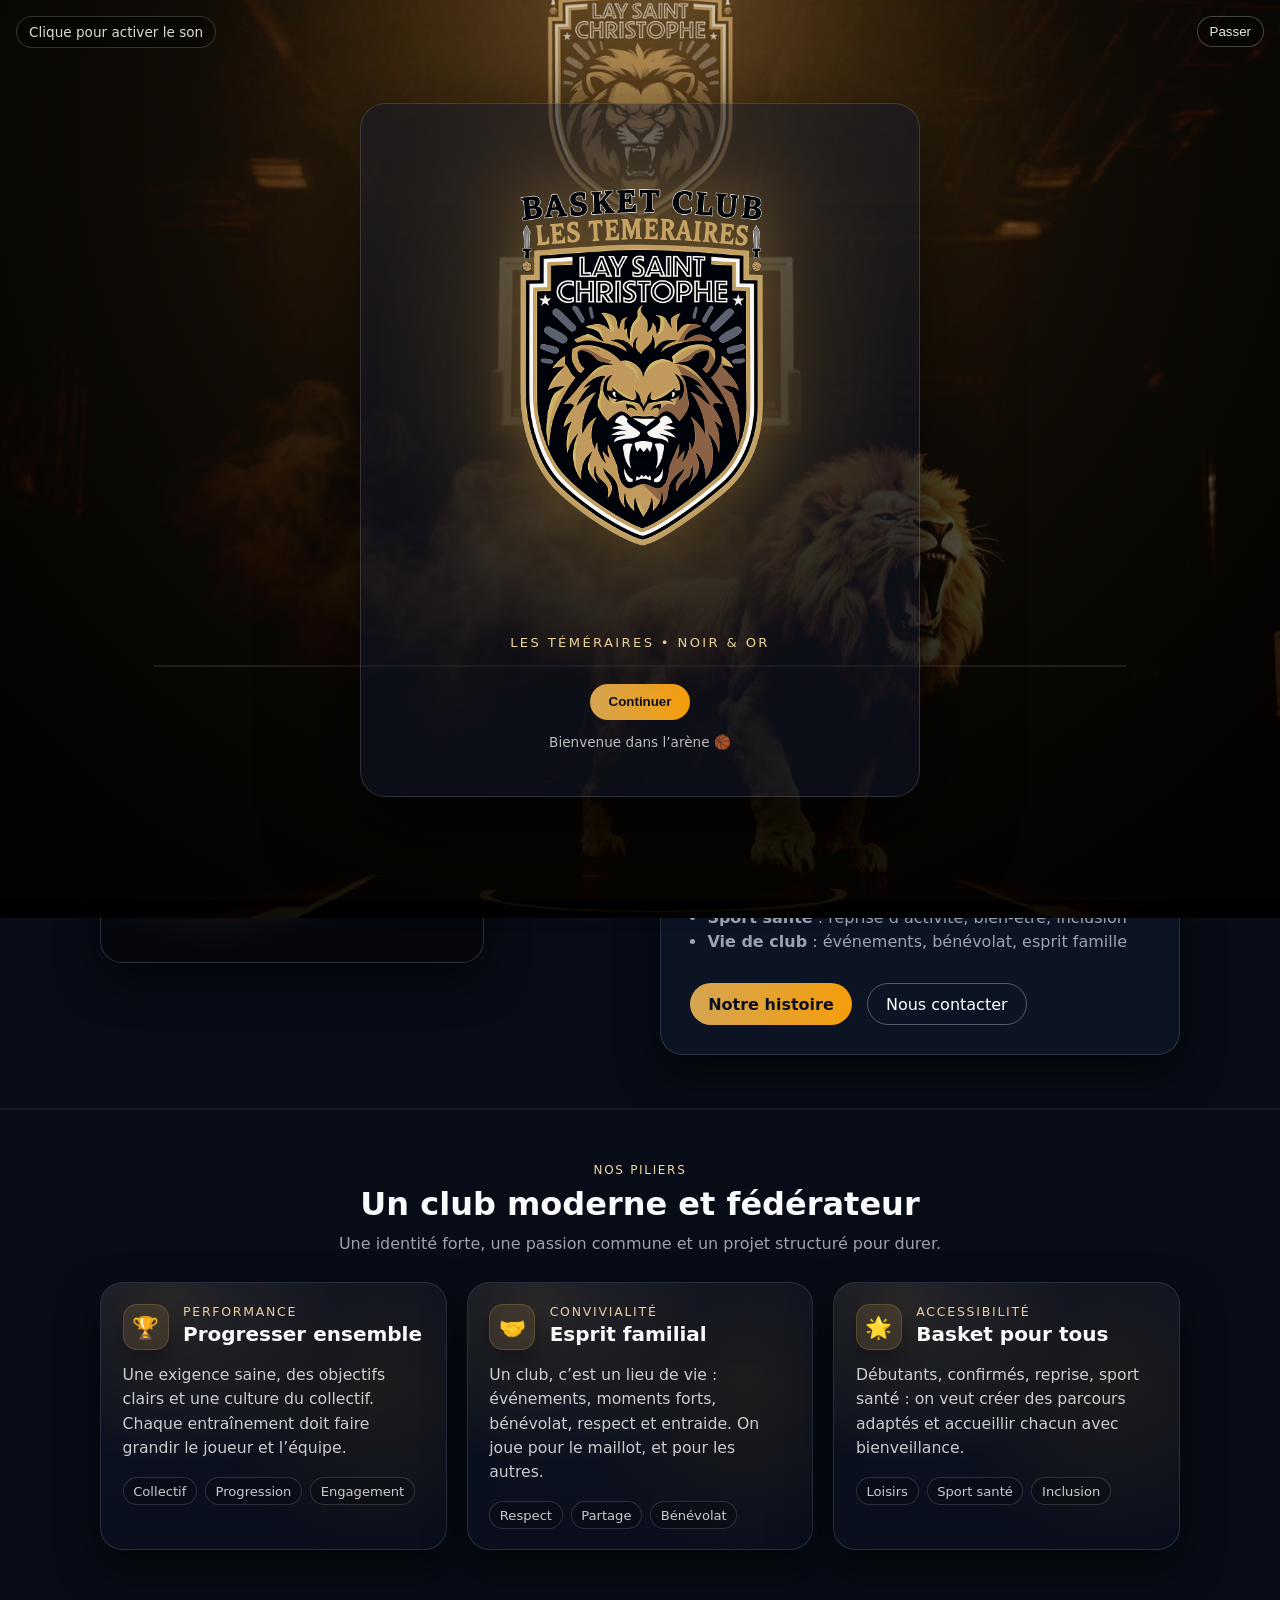
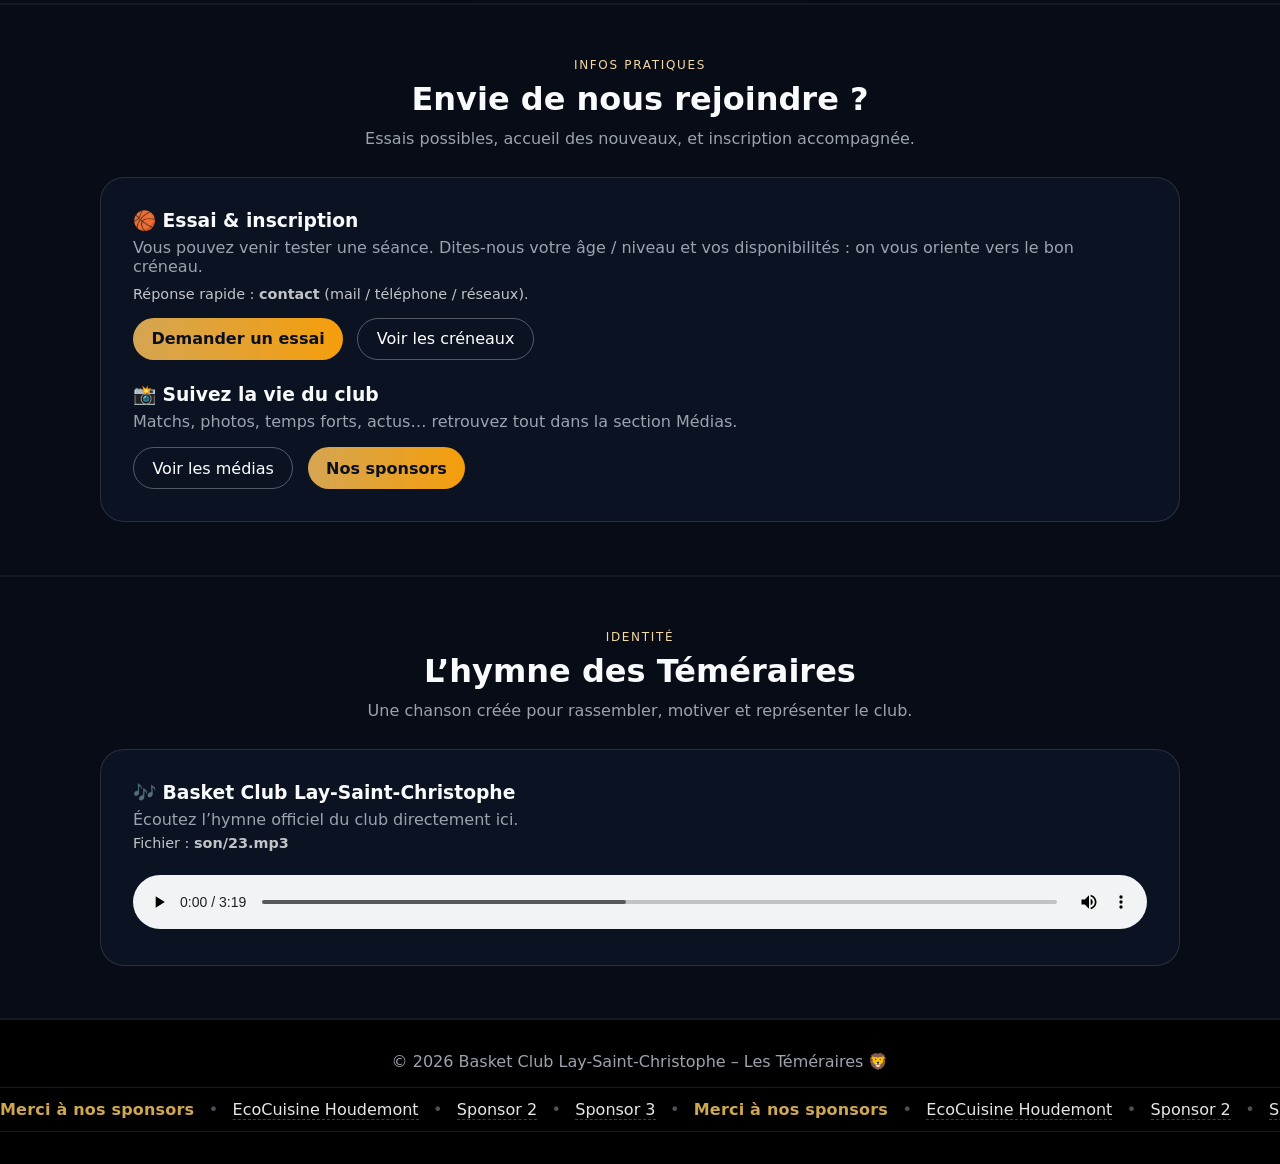
==== index.html @ c7cad7e3 "Update index.html" ====
<!DOCTYPE html>
<html lang="fr">
<head>
  <meta charset="UTF-8" />
  <meta name="viewport" content="width=device-width, initial-scale=1" />
  <title>Basket Club Lay-St-Christophe – Accueil</title>
  <meta name="description" content="Site officiel du Basket Club Lay-Saint-Christophe : équipe sénior, sections jeunes & loisirs, sport santé et vie du club." />

  <link rel="stylesheet" href="style.css" />
  <script src="script.js" defer></script>
</head>

<body>

<header class="site-header" id="header">
  <div class="container">
    <nav class="nav" id="nav">
      <div class="nav-left">
        <a href="index.html" class="nav-logo" aria-label="Retour à l'accueil">
          <img src="images/logo lsc.png" alt="Logo Basket Club Lay-Saint-Christophe" />
        </a>

        <div class="nav-brand">
          <span class="nav-brand-title">Basket Club Lay-St-Christophe</span>
          <span class="nav-brand-subtitle">Association Du Bassin De Pompey</span>
        </div>
      </div>

      <div class="nav-links">
        <a href="index.html" class="active">Accueil</a>
        <a href="club.html">Le club</a>
        <a href="equipes.html">Équipes</a>
        <a href="planning.html">Planning</a>
        <a href="medias.html">Médias</a>
        <a href="sponsors.html">Sponsors</a>
        <a href="contact.html">Contact</a>
      </div>

      <div class="nav-cta">
        <a href="contact.html" class="btn-outline">Nous rejoindre</a>
      </div>

      <button class="nav-toggle" aria-label="Ouvrir le menu mobile" type="button" id="navToggle">
        <span></span><span></span><span></span>
      </button>
    </nav>
  </div>
</header>

<div class="ticker" id="matchTicker" aria-live="polite">
  <div class="ticker-track">
    <span class="ticker-item">Chargement du prochain match…</span>
  </div>
</div>


<!-- INTRO POPUP (reste identique, gérée par script.js) -->
<div class="splash" id="splash" role="dialog" aria-modal="true" aria-label="Intro du site">
  <div class="splash-bg" aria-hidden="true"></div>
  <canvas id="introCanvas" aria-hidden="true"></canvas>
  <div class="flash" id="flash" aria-hidden="true"></div>

  <div class="sound-hint" id="soundHint">Clique pour activer le son</div>

  <div class="splash-ui" id="splashUI" aria-live="polite">
    <img src="images/logo3.png" alt="Logo du club" class="splash-logo" />
    <p class="splash-tagline">Les Téméraires • Noir & Or</p>

    <button class="btn-primary splash-btn" id="splashContinue" type="button">
      Continuer
    </button>

    <p class="splash-hint">Bienvenue dans l’arène 🏀</p>
  </div>

  <button class="splash-skip" id="splashSkip" type="button">Passer</button>

  <audio id="sfxBounce" preload="auto">
    <source src="son/bounce.mp3" type="audio/mpeg">
  </audio>
  <audio id="sfxBoom" preload="auto">
    <source src="son/boom.mp3" type="audio/mpeg">
  </audio>
</div>

<main>

  <!-- HERO -->
  <section class="hero">
    <div class="container">
      <h1>Le basket pour tous au cœur de Lay-Saint-Christophe</h1>
      <p>
        Une jeune association créer en 2024, ambitieuse et conviviale : une équipe sénior engagée en compétition, beaucoup de projet en préparation : section loisir mixte et bien d'autres,
		sport santé et inclusion. Ici, on progresse ensemble, sur et en dehors du terrain.
      </p>
      <div class="cta">
        <a href="contact.html" class="btn-primary">Demander un essai</a>
        <a href="club.html" class="btn-outline">Découvrir le club</a>
      </div>
    </div>
  </section>

  <!-- PRÉSENTATION (avec photo + texte) -->
  <section class="section panel">
    <div class="container">
      <div class="section-header">
        <p class="kicker">Présentation</p>
        <h2 class="title">Bienvenue chez les Téméraires</h2>
        <p class="subtitle">
          Un club passionné avec un esprit familial.
        </p>
      </div>

      <div class="present-grid">
        <div class="card present-media">
          <img src="images/logo3.png" alt="Photo de présentation du club">
        </div>

        <div class="card">
          <div class="present-content">
            <h3>Un projet associatif construit autour des valeurs</h3>
            <p>
              Respect, partage, esprit d'équipe, passion sont nos priorités. Notre objectif est de créer une ambiance
              positive, chaleureuse et exigeante, qui permet à chacun de progresser, du loisir à la compétition.
            </p>

            <ul class="present-list">
              <li><strong>Séniors</strong> : intensité, collectif, progression</li>
              <li><strong>Développement</strong> : accueil jeunes & nouveaux joueurs</li>
              <li><strong>Loisirs</strong> : basket plaisir, accessible et régulier</li>
              <li><strong>Sport santé</strong> : reprise d’activité, bien-être, inclusion</li>
              <li><strong>Vie de club</strong> : événements, bénévolat, esprit famille</li>
            </ul>

            <div class="present-actions">
              <a href="club.html" class="btn-primary">Notre histoire</a>
              <a href="contact.html" class="btn-outline">Nous contacter</a>
            </div>
          </div>
        </div>
      </div>
    </div>
  </section>

  <!-- VALEURS / PILIERS (3 cartes) -->
  <section class="section panel">
  <div class="container">
    <div class="section-header">
      <p class="kicker">Nos piliers</p>
      <h2 class="title">Un club moderne et fédérateur</h2>
      <p class="subtitle">
        Une identité forte, une passion commune et un projet structuré pour durer.
      </p>
    </div>

    <div class="feature-grid">
      <article class="feature-card">
        <div class="feature-top">
          <div class="feature-icon" aria-hidden="true">🏆</div>
          <div>
            <p class="feature-kicker">Performance</p>
            <h3 class="feature-title">Progresser ensemble</h3>
          </div>
        </div>
        <p class="feature-text">
          Une exigence saine, des objectifs clairs et une culture du collectif.
          Chaque entraînement doit faire grandir le joueur et l’équipe.
        </p>
        <div class="feature-meta">
          <span class="feature-chip">Collectif</span>
          <span class="feature-chip">Progression</span>
          <span class="feature-chip">Engagement</span>
        </div>
      </article>

      <article class="feature-card">
        <div class="feature-top">
          <div class="feature-icon" aria-hidden="true">🤝</div>
          <div>
            <p class="feature-kicker">Convivialité</p>
            <h3 class="feature-title">Esprit familial</h3>
          </div>
        </div>
        <p class="feature-text">
          Un club, c’est un lieu de vie : événements, moments forts, bénévolat,
          respect et entraide. On joue pour le maillot, et pour les autres.
        </p>
        <div class="feature-meta">
          <span class="feature-chip">Respect</span>
          <span class="feature-chip">Partage</span>
          <span class="feature-chip">Bénévolat</span>
        </div>
      </article>

      <article class="feature-card">
        <div class="feature-top">
          <div class="feature-icon" aria-hidden="true">🌟</div>
          <div>
            <p class="feature-kicker">Accessibilité</p>
            <h3 class="feature-title">Basket pour tous</h3>
          </div>
        </div>
        <p class="feature-text">
          Débutants, confirmés, reprise, sport santé : on veut créer des parcours
          adaptés et accueillir chacun avec bienveillance.
        </p>
        <div class="feature-meta">
          <span class="feature-chip">Loisirs</span>
          <span class="feature-chip">Sport santé</span>
          <span class="feature-chip">Inclusion</span>
        </div>
      </article>
    </div>

  </div>
</section>


  <!-- INFOS PRATIQUES (bloc) -->
  <section class="section panel">
    <div class="container">
      <div class="section-header">
        <p class="kicker">Infos pratiques</p>
        <h2 class="title">Envie de nous rejoindre ?</h2>
        <p class="subtitle">
          Essais possibles, accueil des nouveaux, et inscription accompagnée.
        </p>
      </div>

      <div class="anthem" style="align-items:center;">
        <div>
          <h3 style="margin:0 0 .4rem;">🏀 Essai & inscription</h3>
          <p style="margin:0;color:var(--muted)">
            Vous pouvez venir tester une séance. Dites-nous votre âge / niveau et vos disponibilités :
            on vous oriente vers le bon créneau.
          </p>
          <p class="anthem-helper" style="margin-top:.6rem">
            Réponse rapide : <strong>contact</strong> (mail / téléphone / réseaux).
          </p>
          <div style="margin-top:1rem;display:flex;gap:.9rem;flex-wrap:wrap;">
            <a href="contact.html" class="btn-primary">Demander un essai</a>
            <a href="planning.html" class="btn-outline">Voir les créneaux</a>
          </div>
        </div>

        <div>
          <h3 style="margin:0 0 .4rem;">📸 Suivez la vie du club</h3>
          <p style="margin:0;color:var(--muted)">
            Matchs, photos, temps forts, actus… retrouvez tout dans la section Médias.
          </p>
          <div style="margin-top:1rem;display:flex;gap:.9rem;flex-wrap:wrap;">
            <a href="medias.html" class="btn-outline">Voir les médias</a>
            <a href="sponsors.html" class="btn-primary">Nos sponsors</a>
          </div>
        </div>
      </div>
    </div>
  </section>

  <!-- HYMME -->
  <section class="section panel">
    <div class="container">
      <div class="section-header">
        <p class="kicker">Identité</p>
        <h2 class="title">L’hymne des Téméraires</h2>
        <p class="subtitle">Une chanson créée pour rassembler, motiver et représenter le club.</p>
      </div>

      <div class="anthem">
        <div>
          <h3 class="anthem-title">🎶 Basket Club Lay-Saint-Christophe</h3>
          <p class="anthem-text">Écoutez l’hymne officiel du club directement ici.</p>
          <p class="anthem-helper">Fichier : <strong>son/23.mp3</strong></p>
        </div>
        <div>
          <audio controls preload="metadata" class="anthem-audio">
            <source src="audio/23.mp3" type="audio/mpeg">
            Votre navigateur ne supporte pas l’audio.
          </audio>
        </div>
      </div>
    </div>
  </section>

</main>

<footer class="site-footer">
  <div class="container">
    © <span id="year"></span> Basket Club Lay-Saint-Christophe – Les Téméraires 🦁
  </div>
  <div class="footer-ticker" aria-label="Sponsors">
  <div class="footer-ticker-track">
    <span class="footer-thanks">Merci à nos sponsors</span>
    <span class="footer-sep">•</span>

    <!-- Remplace/ajoute tes sponsors -->
    <a class="footer-sponsor" href="#" target="_blank" rel="noopener">EcoCuisine Houdemont</a>
    <span class="footer-sep">•</span>
    <a class="footer-sponsor" href="#" target="_blank" rel="noopener">Sponsor 2</a>
    <span class="footer-sep">•</span>
    <a class="footer-sponsor" href="#" target="_blank" rel="noopener">Sponsor 3</a>
    <span class="footer-sep">•</span>

    <!-- Duplique le contenu (simple) pour un défilement fluide si tu veux -->
    <span class="footer-thanks">Merci à nos sponsors</span>
    <span class="footer-sep">•</span>
    <a class="footer-sponsor" href="#" target="_blank" rel="noopener">EcoCuisine Houdemont</a>
    <span class="footer-sep">•</span>
    <a class="footer-sponsor" href="#" target="_blank" rel="noopener">Sponsor 2</a>
    <span class="footer-sep">•</span>
    <a class="footer-sponsor" href="#" target="_blank" rel="noopener">Sponsor 3</a>
  </div>
</div>

</footer>

</body>
</html>
---- style.css ----
:root{
  --gold:#d5a552;
  --goldSoft:#f3d9a4;
  --accent:#f59e0b;
  --text:#f9fafb;
  --muted:#9ca3af;
  --panel: rgba(15,23,42,0.62);
  --border: rgba(255,255,255,0.12);
  --shadow: 0 28px 90px rgba(0,0,0,0.78);
}

*{box-sizing:border-box}
html, body{height:100%}
body{margin:0;font-family:system-ui;background:#000;color:var(--text)}
.container{max-width:1120px;margin:0 auto;padding:0 1.25rem}

/* ===== Fond global (toutes pages) ===== */
body::before{
  content:"";
  position:fixed; inset:0;
  background:url("images/fondecran.jpeg") center/cover no-repeat;
  z-index:-2;
  transform:scale(1.03);
  filter:saturate(1.05) contrast(1.05);
}
body::after{
  content:"";
  position:fixed; inset:0;
  z-index:-1;
  background:
    radial-gradient(circle at 50% 10%, rgba(213,165,82,0.14), transparent 55%),
    linear-gradient(to bottom, rgba(0,0,0,0.70), rgba(0,0,0,0.92));
}
main, header, footer{position:relative; z-index:1}

/* ===== Header / Nav ===== */
.site-header{
  position:sticky; top:0; z-index:50;
  background:rgba(15,23,42,0.92);
  border-bottom:1px solid rgba(255,255,255,0.08);
  backdrop-filter: blur(10px);
}
.site-header.is-scrolled{border-bottom-color:rgba(213,165,82,0.25)}
.nav{display:flex;justify-content:space-between;align-items:center;height:4.5rem;gap:1rem}
.nav-left{display:flex;align-items:center;gap:.9rem}
.nav-logo img{max-height:82px;display:block}
.nav-brand{display:flex;flex-direction:column}
.nav-brand-title{font-weight:850;font-size:1rem;text-transform:none}
.nav-brand-subtitle{font-size:.86rem;color:var(--muted)}
.nav-links{display:flex;gap:1.2rem;align-items:center}
.nav-links a{color:var(--muted);text-decoration:none;font-size:.95rem}
.nav-links a:hover,.nav-links a.active{color:var(--gold)}
.nav-cta{display:flex;gap:.75rem;align-items:center}
.btn-primary{
  background:linear-gradient(90deg,var(--gold),var(--accent));
  padding:.65rem 1.15rem;border-radius:999px;color:#0b1020;
  font-weight:850;border:none;cursor:pointer;text-decoration:none;
  transition:transform .15s ease, filter .15s ease;
  display:inline-flex;align-items:center;justify-content:center;
}
.btn-primary:hover{transform:translateY(-2px);filter:brightness(1.02)}
.btn-outline{
  border:1px solid rgba(255,255,255,0.30);
  padding:.65rem 1.15rem;border-radius:999px;
  background:transparent;color:#fff;cursor:pointer;text-decoration:none;
  display:inline-flex;align-items:center;justify-content:center;
}
.btn-outline:hover{border-color:rgba(213,165,82,0.7)}
.nav-toggle{display:none;background:transparent;border:none;cursor:pointer}
.nav-toggle span{display:block;width:22px;height:2px;margin:4px 0;background:#fff;border-radius:999px}

/* ===== Intro splash ===== */
.splash{
  position:fixed; inset:0; z-index:9999;
  display:grid; place-items:center;
  background:rgba(0,0,0,0.85);
  opacity:1;
}
.splash.hidden{display:none}
.splash.splash-hide{animation:splashOut .6s ease forwards}
@keyframes splashOut{to{opacity:0;visibility:hidden}}

.splash-bg{
  position:absolute; inset:0; z-index:0;
  background:
    radial-gradient(circle at 50% 15%, rgba(213,165,82,0.18), transparent 55%),
    linear-gradient(to bottom, rgba(0,0,0,0.18), rgba(0,0,0,0.86)),
    url("images/fondecran.jpeg") center/cover no-repeat;
  filter:saturate(1.06) contrast(1.10);
  transform:scale(1.04);
}
#introCanvas{
  position:absolute; inset:0;
  width:100%; height:100%;
  pointer-events:none;
  z-index:1;
}
.flash{
  position:absolute; inset:0; z-index:2;
  pointer-events:none;
  opacity:0;
  background:radial-gradient(circle at 50% 55%, rgba(255,255,255,0.90), rgba(255,255,255,0) 62%);
}
.flash.on{animation:flashPop .60s ease forwards}
@keyframes flashPop{0%{opacity:0}20%{opacity:1}100%{opacity:0}}

.sound-hint{
  position:absolute; left:16px; top:16px; z-index:4;
  padding:.45rem .75rem;border-radius:999px;
  border:1px solid rgba(255,255,255,0.18);
  background:rgba(0,0,0,0.35);
  color:rgba(255,255,255,0.85);
  font-size:.85rem;
}
.splash-ui{
  position:relative; z-index:3;
  text-align:center;
  padding:2rem;
  width:min(560px,92vw);
  border-radius:1.6rem;
  background:rgba(15,23,42,0.50);
  border:1px solid rgba(255,255,255,0.14);
  box-shadow:var(--shadow);
  opacity:0; transform:translateY(10px);
  pointer-events:none;
}
.splash-ui.is-visible{
  opacity:1; transform:translateY(0);
  transition:opacity .45s ease, transform .45s ease;
  pointer-events:auto;
}
.splash-logo{
  width:min(320px,75vw); height:auto;
  filter: drop-shadow(0 18px 70px rgba(0,0,0,0.75)) drop-shadow(0 0 28px rgba(213,165,82,0.7));
  transform-origin:center;
}
.splash-ui.is-visible .splash-logo{animation:logoPulse 2.2s ease-in-out infinite}
@keyframes logoPulse{0%,100%{transform:scale(1)}50%{transform:scale(1.02)}}
.splash-tagline{
  margin-top:.9rem;
  font-size:.82rem;
  letter-spacing:.18em;
  text-transform:uppercase;
  color:var(--goldSoft);
}
.splash-btn{margin-top:1.3rem}
.splash-hint{margin-top:.9rem;font-size:.85rem;color:rgba(255,255,255,0.72)}
.splash-skip{
  position:absolute; top:16px; right:16px; z-index:4;
  border:1px solid rgba(255,255,255,0.25);
  background:rgba(0,0,0,0.35);
  color:rgba(255,255,255,0.9);
  padding:.45rem .75rem;border-radius:999px;
  cursor:pointer;
}

/* ===== Page ===== */
.hero{padding:4.6rem 0 2.2rem;text-align:center}
.hero h1{margin:0;font-weight:700;font-size:clamp(1.7rem,2.3vw,2.2rem)}
.hero p{max-width:760px;margin:1rem auto;color:var(--muted)}
.hero .cta{margin-top:1.3rem;display:flex;justify-content:center;gap:1rem;flex-wrap:wrap}

.section{padding:3.3rem 0}
.panel{
  background:rgba(15,23,42,0.54);
  border-top:1px solid rgba(255,255,255,0.06);
  border-bottom:1px solid rgba(255,255,255,0.06);
  backdrop-filter: blur(6px);
}
.section-header{text-align:center;margin-bottom:1.8rem}
.kicker{font-size:.75rem;letter-spacing:.14em;text-transform:uppercase;color:var(--goldSoft);margin:0 0 .5rem}
.title{margin:0;font-size:2rem}
.subtitle{max-width:820px;margin:.7rem auto 0;color:var(--muted)}

.present-grid{
  display:grid;
  grid-template-columns: 1.1fr .9fr;
  gap:1.5rem;
  align-items:stretch;
}
.card{
  border-radius:1.4rem;
  border:1px solid var(--border);
  background:rgba(15,23,42,0.70);
  box-shadow:0 18px 40px rgba(0,0,0,.55);
  overflow:hidden;
}
.present-media{
  position:relative;
  min-height:320px;
  overflow:hidden;
}
.present-media img{
  width:100%;
  height:100%;
  object-fit:cover;
  display:block;
  transform:scale(1.03);
  filter:contrast(1.05) saturate(1.05);
}
.present-media::after{
  content:"";
  position:absolute; inset:0;
  background:
    radial-gradient(circle at 30% 20%, rgba(213,165,82,0.18), transparent 55%),
    linear-gradient(to bottom, rgba(0,0,0,0.10), rgba(0,0,0,0.58));
  pointer-events:none;
}

/* ===== Responsive layout (tablet + mobile) ===== */
@media (max-width: 960px){
  .section{ padding: 2.6rem 0; }
  .title{ font-size: 1.75rem; }
  .subtitle{ padding: 0 0.25rem; }

  /* Présentation (photo + texte) */
  .present-grid{ grid-template-columns: 1fr; }
  .present-media{ min-height: 240px; }
  .present-content{ padding: 1.35rem; }
  .present-content h3{ font-size: 1.35rem; }

  /* Hero CTA */
  .hero .cta{ gap: .75rem; }
}

@media (max-width: 600px){
  .section{ padding: 2.2rem 0; }

  /* Photos trop grandes sur téléphone */
  .present-media{ min-height: 190px; }
  .present-media img{ transform: none; }

  /* Boutons pleine largeur si besoin */
  .present-actions a,
  .hero .cta a{
    width: 100%;
    text-align: center;
    justify-content: center;
  }
}

.present-content{padding:1.8rem;display:flex;flex-direction:column;justify-content:center;gap:.75rem}
.present-content h3{margin:0;font-size:1.55rem;line-height:1.2}
.present-content p{margin:0;color:rgba(255,255,255,0.82)}
.present-list{margin:.65rem 0 0;padding-left:1.1rem;color:var(--muted)}
.present-list li{margin:.3rem 0}
.present-actions{margin-top:1rem;display:flex;gap:.9rem;flex-wrap:wrap}

.anthem{
  display:grid;grid-template-columns:1.1fr .9fr;gap:1.5rem;
  padding:2rem;border-radius:1.5rem;
  border:1px solid var(--border);
  background:rgba(15,23,42,0.66);
}
.anthem-title{margin:0 0 .4rem}
.anthem-text{margin:0;color:var(--muted)}
.anthem-helper{margin:.35rem 0 0;color:rgba(255,255,255,0.75);font-size:.9rem}
.anthem-audio{width:100%}

/* Footer */
.site-footer{
  padding:2rem 0;
  text-align:center;
  color:var(--muted);
  border-top:1px solid rgba(255,255,255,0.10);
  background:rgba(0,0,0,0.25);
}

.present-grid{grid-template-columns:1fr}
  .anthem{grid-template-columns:1fr}
}
/* ===== Feature cards (section "club moderne") ===== */

.feature-grid{
  display:grid;
  gap:1.25rem;
  grid-template-columns: 1fr;
}

@media (min-width: 700px){
  .feature-grid{ grid-template-columns: repeat(2, minmax(0,1fr)); }
}

@media (min-width: 1020px){
  .feature-grid{ grid-template-columns: repeat(3, minmax(0,1fr)); }
}

.feature-card{
  border-radius: 1.4rem;
  border: 1px solid rgba(255,255,255,0.12);
  background: rgba(15,23,42,0.72);
  box-shadow: 0 18px 40px rgba(0,0,0,.55);
  padding: 1.35rem 1.35rem 1.25rem;
  position: relative;
  overflow: hidden;
  transform: translateY(0);
  transition: transform .18s ease, border-color .18s ease, filter .18s ease;
}

.feature-card::before{
  content:"";
  position:absolute;
  inset:-2px;
  background:
    radial-gradient(circle at 20% 10%, rgba(213,165,82,0.18), transparent 45%),
    radial-gradient(circle at 80% 40%, rgba(245,158,11,0.10), transparent 55%);
  opacity: .9;
  pointer-events:none;
}

.feature-card::after{
  content:"";
  position:absolute;
  inset:0;
  background: linear-gradient(to bottom, rgba(0,0,0,0.05), rgba(0,0,0,0.22));
  pointer-events:none;
}

.feature-card:hover{
  transform: translateY(-4px);
  border-color: rgba(213,165,82,0.35);
  filter: brightness(1.03);
}

.feature-top{
  position: relative;
  z-index: 1;
  display:flex;
  gap: .9rem;
  align-items:flex-start;
  margin-bottom: .8rem;
}

.feature-icon{
  width: 46px;
  height: 46px;
  border-radius: 14px;
  display:grid;
  place-items:center;
  font-size: 1.35rem;
  background: rgba(213,165,82,0.14);
  border: 1px solid rgba(213,165,82,0.22);
  box-shadow: 0 12px 24px rgba(0,0,0,0.35);
  flex: 0 0 auto;
}

.feature-kicker{
  margin:0 0 .2rem;
  font-size: .78rem;
  letter-spacing: .14em;
  text-transform: uppercase;
  color: rgba(243,217,164,0.95);
}

.feature-title{
  margin:0;
  font-size: 1.25rem;
  line-height: 1.2;
}

.feature-text{
  position: relative;
  z-index: 1;
  margin: 0;
  color: rgba(255,255,255,0.78);
  line-height: 1.55;
  font-size: 0.98rem;
}

.feature-meta{
  position: relative;
  z-index: 1;
  display:flex;
  flex-wrap: wrap;
  gap: .5rem;
  margin-top: 1.05rem;
}

.feature-chip{
  font-size: .82rem;
  color: rgba(255,255,255,0.78);
  padding: .35rem .6rem;
  border-radius: 999px;
  border: 1px solid rgba(255,255,255,0.14);
  background: rgba(0,0,0,0.18);
}
/* ===== Grille "Nos piliers" (si pas déjà présent) ===== */
.feature-grid{
  display:grid;
  gap:1.25rem;
  grid-template-columns: 1fr;
}
@media (min-width:700px){
  .feature-grid{ grid-template-columns: repeat(2, minmax(0,1fr)); }
}
@media (min-width:1020px){
  .feature-grid{ grid-template-columns: repeat(3, minmax(0,1fr)); }
}
.feature-card{
  border-radius: 1.4rem;
  border: 1px solid rgba(255,255,255,0.12);
  background: rgba(15,23,42,0.72);
  box-shadow: 0 18px 40px rgba(0,0,0,.55);
  padding: 1.35rem 1.35rem 1.25rem;
  position: relative;
  overflow: hidden;
  transform: translateY(0);
  transition: transform .18s ease, border-color .18s ease, filter .18s ease;
}
.feature-card::before{
  content:"";
  position:absolute;
  inset:-2px;
  background:
    radial-gradient(circle at 20% 10%, rgba(213,165,82,0.18), transparent 45%),
    radial-gradient(circle at 80% 40%, rgba(245,158,11,0.10), transparent 55%);
  opacity: .9;
  pointer-events:none;
}
.feature-card::after{
  content:"";
  position:absolute;
  inset:0;
  background: linear-gradient(to bottom, rgba(0,0,0,0.05), rgba(0,0,0,0.22));
  pointer-events:none;
}
.feature-card:hover{
  transform: translateY(-4px);
  border-color: rgba(213,165,82,0.35);
  filter: brightness(1.03);
}
.feature-top{ position:relative; z-index:1; display:flex; gap:.9rem; align-items:flex-start; margin-bottom:.8rem; }
.feature-icon{
  width:46px; height:46px; border-radius:14px; display:grid; place-items:center;
  font-size:1.35rem;
  background: rgba(213,165,82,0.14);
  border: 1px solid rgba(213,165,82,0.22);
  box-shadow: 0 12px 24px rgba(0,0,0,0.35);
  flex:0 0 auto;
}
.feature-kicker{
  margin:0 0 .2rem;
  font-size:.78rem;
  letter-spacing:.14em;
  text-transform:uppercase;
  color: rgba(243,217,164,0.95);
}
.feature-title{ margin:0; font-size:1.25rem; line-height:1.2; }
.feature-text{ position:relative; z-index:1; margin:0; color: rgba(255,255,255,0.78); line-height:1.55; font-size:.98rem; }
.feature-meta{ position:relative; z-index:1; display:flex; flex-wrap:wrap; gap:.5rem; margin-top:1.05rem; }
.feature-chip{
  font-size:.82rem;
  color: rgba(255,255,255,0.78);
  padding:.35rem .6rem;
  border-radius:999px;
  border:1px solid rgba(255,255,255,0.14);
  background: rgba(0,0,0,0.18);
}

/* ===== Timeline ===== */
.club-timeline{
  margin-top:1.75rem;
  display:grid;
  gap:1rem;
}
.timeline-item{
  display:grid;
  grid-template-columns: 16px 1fr;
  gap:1rem;
  align-items:flex-start;
}
.timeline-dot{
  width:12px; height:12px; border-radius:50%;
  margin-top:.55rem;
  background: rgba(213,165,82,0.95);
  box-shadow: 0 0 0 6px rgba(213,165,82,0.14);
}
.timeline-content{
  border-radius:1.2rem;
  border:1px solid rgba(255,255,255,0.10);
  background: rgba(15,23,42,0.62);
  padding:1rem 1.1rem;
}
.timeline-year{
  margin:0;
  font-size:.78rem;
  letter-spacing:.14em;
  text-transform:uppercase;
  color: rgba(243,217,164,0.95);
}
.timeline-title{ margin:.25rem 0 .35rem; font-size:1.2rem; }
.timeline-text{ margin:0; color: rgba(255,255,255,0.76); line-height:1.55; }

/* ===== Two columns "Notre projet" ===== */
.two-col{
  display:grid;
  gap:1.25rem;
  grid-template-columns: 1fr;
}
@media (min-width:980px){
  .two-col{ grid-template-columns: repeat(2, minmax(0,1fr)); }
}
.info-card{ padding:1.35rem; }
.info-title{ margin:0 0 .5rem; }
.info-text{ margin:0; color: rgba(255,255,255,0.78); line-height:1.55; }
.info-list{ margin:.85rem 0 0; padding-left:1.1rem; color: var(--muted); }
.info-list li{ margin:.35rem 0; }
.info-actions{ margin-top:1rem; display:flex; gap:.8rem; flex-wrap:wrap; }

/* ===== CTA wide ===== */
.cta-wide{
  margin-top:1.25rem;
  border-radius:1.4rem;
  border:1px solid rgba(255,255,255,0.12);
  background: rgba(15,23,42,0.66);
  padding:1.25rem 1.25rem;
  display:flex;
  gap:1rem;
  align-items:center;
  justify-content:space-between;
  flex-wrap:wrap;
}
.cta-wide-right{ display:flex; gap:.8rem; flex-wrap:wrap; }
/* ===== Équipes ===== */
.team-grid{
  display:grid;
  gap:1rem;
  grid-template-columns: 1fr;
}
@media (min-width:740px){
  .team-grid{ grid-template-columns: repeat(2, minmax(0,1fr)); }
}
@media (min-width:1050px){
  .team-grid{ grid-template-columns: repeat(4, minmax(0,1fr)); }
}
.team-card{
  width:100%;
  text-align:left;
  cursor:pointer;
  border-radius:1.4rem;
  border:1px solid rgba(255,255,255,0.12);
  background: rgba(15,23,42,0.72);
  box-shadow: 0 18px 40px rgba(0,0,0,.55);
  padding:1.1rem 1.15rem;
  display:flex;
  gap:.9rem;
  align-items:flex-start;
  transition: transform .18s ease, border-color .18s ease, filter .18s ease;
  position:relative;
  overflow:hidden;
}
.team-card::before{
  content:"";
  position:absolute;
  inset:-2px;
  background:
    radial-gradient(circle at 15% 0%, rgba(213,165,82,0.16), transparent 45%),
    radial-gradient(circle at 80% 55%, rgba(245,158,11,0.10), transparent 58%);
  opacity:.9;
  pointer-events:none;
}
.team-card:hover{
  transform: translateY(-3px);
  border-color: rgba(213,165,82,0.35);
  filter: brightness(1.03);
}
.team-card.is-active{
  border-color: rgba(213,165,82,0.55);
  box-shadow: 0 20px 55px rgba(0,0,0,.62);
}
.team-badge{
  width:46px; height:46px; border-radius:14px;
  display:grid; place-items:center;
  background: rgba(213,165,82,0.14);
  border: 1px solid rgba(213,165,82,0.22);
  flex:0 0 auto;
  font-size:1.35rem;
}
.team-kicker{
  margin:0 0 .2rem;
  font-size:.78rem;
  letter-spacing:.14em;
  text-transform:uppercase;
  color: rgba(243,217,164,0.95);
}
.team-title{ margin:0; font-size:1.15rem; }
.team-text{ margin:.35rem 0 0; color: rgba(255,255,255,0.75); font-size:.95rem; }

/* ===== Résultats ===== */
.results-layout{
  display:grid;
  gap:1.25rem;
  grid-template-columns: 1fr;
}
@media (min-width:1000px){
  .results-layout{ grid-template-columns: 0.95fr 1.05fr; align-items:start; }
}
.results-card{ padding:1.25rem; }
.results-head{
  display:flex;
  align-items:center;
  justify-content:space-between;
  gap:1rem;
  margin-bottom: .9rem;
}
.results-title{ margin:0; font-size:1.2rem; }
.results-pill{
  font-size:.82rem;
  padding:.35rem .65rem;
  border-radius:999px;
  border:1px solid rgba(255,255,255,0.14);
  background: rgba(0,0,0,0.18);
  color: rgba(255,255,255,0.82);
}
.results-actions{ margin-top:1rem; display:flex; gap:.8rem; flex-wrap:wrap; }

.table-wrap{ overflow:auto; border-radius:1rem; border:1px solid rgba(255,255,255,0.10); }
.results-table{
  width:100%;
  border-collapse:collapse;
  min-width:560px;
  background: rgba(0,0,0,0.10);
}
.results-table th,
.results-table td{
  padding:.85rem .9rem;
  border-bottom:1px solid rgba(255,255,255,0.10);
  color: rgba(255,255,255,0.86);
  text-align:left;
  vertical-align:top;
  font-size:.95rem;
}
.results-table th{
  color: rgba(243,217,164,0.95);
  text-transform: uppercase;
  letter-spacing:.12em;
  font-size:.78rem;
}
.results-table tr:last-child td{ border-bottom:none; }
.muted{ color: var(--muted); }
.card-sub{
  margin-top: 1rem;
  padding: .9rem 1rem;
  border-radius: 1rem;
  border: 1px solid rgba(255,255,255,0.10);
  background: rgba(0,0,0,0.15);
}
/* ===== Résultats (Équipe) ===== */
.results-layout{
  display:grid;
  gap:1.25rem;
  grid-template-columns: 1fr;
}
@media (min-width:1000px){
  .results-layout{ grid-template-columns: 0.95fr 1.05fr; align-items:start; }
}
.results-card{ padding:1.25rem; }
.results-head{
  display:flex;
  align-items:center;
  justify-content:space-between;
  gap:1rem;
  margin-bottom:.9rem;
}
.results-title{ margin:0; font-size:1.2rem; }
.results-pill{
  font-size:.82rem;
  padding:.35rem .65rem;
  border-radius:999px;
  border:1px solid rgba(255,255,255,0.14);
  background: rgba(0,0,0,0.18);
  color: rgba(255,255,255,0.82);
}
.results-actions{ margin-top:1rem; display:flex; gap:.8rem; flex-wrap:wrap; }

.table-wrap{ overflow:auto; border-radius:1rem; border:1px solid rgba(255,255,255,0.10); }
.results-table{
  width:100%;
  border-collapse:collapse;
  min-width:680px;
  background: rgba(0,0,0,0.10);
}
.results-table th,
.results-table td{
  padding:.85rem .9rem;
  border-bottom:1px solid rgba(255,255,255,0.10);
  color: rgba(255,255,255,0.86);
  text-align:left;
  vertical-align:top;
  font-size:.95rem;
}
.results-table th{
  color: rgba(243,217,164,0.95);
  text-transform: uppercase;
  letter-spacing:.12em;
  font-size:.78rem;
}
.results-table tr:last-child td{ border-bottom:none; }

.match-card{
  border-radius:1rem;
  border:1px solid rgba(255,255,255,0.10);
  background: rgba(0,0,0,0.14);
  padding:1rem;
}
.match-row{
  display:flex;
  justify-content:space-between;
  gap:1rem;
  flex-wrap:wrap;
  margin:.2rem 0;
}
.match-round{ color: rgba(243,217,164,0.95); letter-spacing:.12em; text-transform:uppercase; font-size:.82rem; }
.match-date{ color: rgba(255,255,255,0.85); }
.match-where{ color: rgba(255,255,255,0.75); }
.match-vs{ font-weight:700; }
.match-score{
  margin-top:.3rem;
  padding:.35rem .6rem;
  border-radius:999px;
  border:1px solid rgba(255,255,255,0.14);
  background: rgba(0,0,0,0.18);
  display:inline-block;
}

.card-sub{
  padding:.9rem 1rem;
  border-radius: 1rem;
  border: 1px solid rgba(255,255,255,0.10);
  background: rgba(0,0,0,0.15);
}
/* ===== FFBB embed ===== */
.ffbb-embed{
  border-radius: 1rem;
  border: 1px solid rgba(255,255,255,0.10);
  overflow: hidden;
  background: rgba(0,0,0,0.12);
  min-height: 720px; /* ajuste si besoin */
}

.ffbb-embed iframe{
  width: 100%;
  height: 720px; /* ajuste si besoin */
  border: 0;
  display: block;
}

@media (max-width: 600px){
  .ffbb-embed{ min-height: 820px; }
  .ffbb-embed iframe{ height: 820px; }
}
/* --- ÉQUIPES : styles premium résultats --- */
.results-table tr {
  transition: transform .15s ease, background .15s ease, border-color .15s ease;
}

.results-table tr.row-played td {
  background: rgba(255,255,255,.02);
}

.results-table tr.row-upcoming td {
  background: rgba(255,255,255,.01);
}

.results-table tr:hover td {
  background: rgba(255,255,255,.04);
}

.badge-status {
  display: inline-flex;
  align-items: center;
  gap: .45rem;
  padding: .35rem .6rem;
  border-radius: 999px;
  font-weight: 600;
  font-size: .85rem;
  border: 1px solid rgba(255,255,255,.12);
  background: rgba(0,0,0,.25);
}

.badge-status .dot {
  width: .5rem;
  height: .5rem;
  border-radius: 50%;
  background: currentColor;
  opacity: .9;
}

.badge-upcoming {
  color: rgba(255,255,255,.85);
  border-color: rgba(255,255,255,.14);
}

.badge-played {
  color: rgba(218, 176, 84, .95); /* doré */
  border-color: rgba(218, 176, 84, .35);
  background: rgba(218, 176, 84, .08);
}

.score-win {
  font-weight: 700;
}

.score-loss {
  opacity: .85;
}

.next-match .match-card {
  border: 1px solid rgba(255,255,255,.12);
  background: radial-gradient(1200px 600px at 10% 0%, rgba(218,176,84,.10), rgba(0,0,0,.25));
  box-shadow: 0 14px 40px rgba(0,0,0,.35);
}
/* --- MATCHS PREMIUM : joué / futur --- */

.results-table tr {
  transition: background .2s ease;
}

.results-table tr.row-played td {
  background: rgba(255,255,255,.03);
}

.results-table tr.row-upcoming td {
  background: rgba(255,255,255,.01);
}

.results-table tr:hover td {
  background: rgba(255,255,255,.06);
}

/* Badge statut */
.badge-status {
  display: inline-flex;
  align-items: center;
  gap: .4rem;
  padding: .25rem .55rem;
  border-radius: 999px;
  font-weight: 600;
  font-size: .82rem;
  border: 1px solid rgba(255,255,255,.15);
}

.badge-status .dot {
  width: .45rem;
  height: .45rem;
  border-radius: 50%;
  background: currentColor;
}

/* Match futur */
.badge-upcoming {
  color: rgba(255,255,255,.8);
  background: rgba(255,255,255,.05);
}

/* Match joué */
.badge-played {
  color: rgba(218,176,84,.95);
  border-color: rgba(218,176,84,.35);
  background: rgba(218,176,84,.08);
}

/* Score gagné / perdu */
.score-win {
  font-weight: 700;
  color: rgba(218,176,84,1);
}

.score-loss {
  opacity: .75;
}
/* ====== ÉQUIPES : tableau full width + responsive premium ====== */

/* Le tableau prend toute la largeur et répartit bien les colonnes */
.results-table {
  width: 100%;
  table-layout: fixed; /* IMPORTANT : évite les colonnes trop larges */
}

/* Tailles de colonnes (desktop) */
.results-table th:nth-child(1),
.results-table td:nth-child(1) { width: 56px; }   /* J */
.results-table th:nth-child(2),
.results-table td:nth-child(2) { width: 140px; }  /* Date */
.results-table th:nth-child(3),
.results-table td:nth-child(3) { width: 60px; }   /* D/E */
.results-table th:nth-child(5),
.results-table td:nth-child(5) { width: 110px; }  /* Score */

/* Colonne adversaire = prend le reste */
.results-table th:nth-child(4),
.results-table td:nth-child(4) { width: auto; }

/* Empêche le texte de déborder */
.results-table th,
.results-table td {
  overflow: hidden;
  text-overflow: ellipsis;
  white-space: nowrap;
}

/* Adversaire : autorise un peu plus de place visuelle */
.results-table td:nth-child(4) span {
  display: inline-block;
  max-width: 100%;
}

/* Badge : évite qu'il prenne trop de place */
.results-table td:nth-child(4) .badge-status {
  flex-shrink: 0;
  margin-left: .4rem;
}

/* --- Responsive mobile : on remplace le tableau par des cartes (zéro scroll) --- */
@media (max-width: 780px) {
  .results-table thead { display: none; }
  .results-table, .results-table tbody, .results-table tr, .results-table td {
    display: block;
    width: 100%;
  }

  .results-table tr {
    margin: .75rem 0;
    border: 1px solid rgba(255,255,255,.10);
    border-radius: 16px;
    overflow: hidden;
    background: rgba(255,255,255,.02);
  }

  .results-table td {
    white-space: normal;      /* ✅ sur mobile on affiche tout */
    overflow: visible;
    text-overflow: unset;
    padding: .65rem .9rem;
    border: none;
  }

  /* Ligne 1 : J + statut */
  .results-table td:nth-child(1) {
    font-weight: 700;
    display: flex;
    align-items: center;
    justify-content: space-between;
    gap: .7rem;
    background: rgba(0,0,0,.22);
  }

  /* Date + D/E sur une ligne */
  .results-table td:nth-child(2),
  .results-table td:nth-child(3) {
    display: inline-block;
    width: auto;
    padding-top: .4rem;
    padding-bottom: .2rem;
    opacity: .9;
  }

  /* Adversaire en grand */
  .results-table td:nth-child(4) {
    font-size: 1.02rem;
    font-weight: 650;
    padding-top: .35rem;
    padding-bottom: .35rem;
  }

  /* Score */
  .results-table td:nth-child(5) {
    padding-top: .35rem;
    padding-bottom: .8rem;
    opacity: .95;
  }

  /* Cache le badge dans la colonne adversaire (il sera dans la ligne 1) */
  .results-table td:nth-child(4) .badge-status {
    display: none;
  }
}
/* ===== ÉQUIPES : layout calendrier pleine largeur + scroll vertical ===== */

.results-layout-stack{
  display: grid;
  gap: 1.2rem;
}

/* Ligne du haut : Matchs clés en 2 colonnes sur desktop */
.results-grid-top{
  display: grid;
  grid-template-columns: 1fr 1fr;
  gap: 1.2rem;
}

/* Ligne full width */
.results-grid-full{
  width: 100%;
}

/* Sur mobile : 1 colonne */
@media (max-width: 900px){
  .results-grid-top{ grid-template-columns: 1fr; }
}

/* Table pleine largeur dans sa card */
.results-grid-full .results-table{
  width: 100%;
  table-layout: fixed;
}

/* Scroll vertical : ~6 lignes visibles */
.results-grid-full .table-wrap{
  max-height: 360px;          /* ajuste 340–420 selon ton rendu */
  overflow-y: auto;
  overflow-x: hidden;
  padding-right: .2rem;       /* évite que la scrollbar mange le contenu */
}

/* Header sticky pendant scroll */
.results-grid-full .results-table thead th{
  position: sticky;
  top: 0;
  z-index: 2;
  background: rgba(10,10,10,.95); /* s’adapte à ton thème sombre */
  backdrop-filter: blur(8px);
}

/* Colonnes optimisées : pas de scroll horizontal */
.results-grid-full .results-table th,
.results-grid-full .results-table td{
  overflow: hidden;
  text-overflow: ellipsis;
  white-space: nowrap;
}

.results-grid-full .results-table th:nth-child(1),
.results-grid-full .results-table td:nth-child(1){ width: 56px; }   /* J */
.results-grid-full .results-table th:nth-child(2),
.results-grid-full .results-table td:nth-child(2){ width: 150px; }  /* Date */
.results-grid-full .results-table th:nth-child(3),
.results-grid-full .results-table td:nth-child(3){ width: 60px; }   /* D/E */
.results-grid-full .results-table th:nth-child(5),
.results-grid-full .results-table td:nth-child(5){ width: 120px; }  /* Score */

/* L’adversaire prend le reste */
.results-grid-full .results-table th:nth-child(4),
.results-grid-full .results-table td:nth-child(4){ width: auto; }
/* ===== Bandeau défilant : prochain match ===== */
.ticker{
  position: sticky;
  top: 74px; /* ajuste selon la hauteur de ton header fixe */
  z-index: 50;
  border-bottom: 1px solid rgba(255,255,255,.10);
  background: rgba(0,0,0,.55);
  backdrop-filter: blur(10px);
  overflow: hidden;
}

.ticker-track{
  display: inline-flex;
  gap: 2.5rem;
  padding: .55rem 0;
  white-space: nowrap;
  will-change: transform;
  animation: tickerMove 22s linear infinite;
}

.ticker-item{
  display: inline-flex;
  align-items: center;
  gap: .6rem;
  padding-left: 1rem;
  padding-right: 1rem;
  font-weight: 650;
  letter-spacing: .2px;
}

/* petit point doré */
.ticker-item::before{
  content:"";
  width: .45rem;
  height: .45rem;
  border-radius: 50%;
  background: rgba(218,176,84,1);
  box-shadow: 0 0 0 3px rgba(218,176,84,.15);
}

@keyframes tickerMove{
  from { transform: translateX(0); }
  to   { transform: translateX(-50%); }
}

/* accessibilité : si l'utilisateur préfère réduire les animations */
@media (prefers-reduced-motion: reduce){
  .ticker-track{ animation: none; }
}
/* ===== Footer ticker sponsors ===== */
.footer-ticker{
  margin-top: 1rem;
  border-top: 1px solid rgba(255,255,255,.10);
  border-bottom: 1px solid rgba(255,255,255,.10);
  background: rgba(0,0,0,.35);
  overflow: hidden;
}

.footer-ticker-track{
  display: inline-flex;
  align-items: center;
  gap: .9rem;
  padding: .7rem 0;
  white-space: nowrap;
  animation: footerTickerMove 26s linear infinite;
}

.footer-thanks{
  font-weight: 800;
  letter-spacing: .2px;
  color: rgba(218,176,84,.95);
}

.footer-sep{
  opacity: .5;
}

.footer-sponsor{
  color: rgba(255,255,255,.9);
  text-decoration: none;
  border-bottom: 1px dashed rgba(218,176,84,.35);
}
.footer-sponsor:hover{
  border-bottom-color: rgba(218,176,84,.8);
}

@keyframes footerTickerMove{
  from { transform: translateX(0); }
  to   { transform: translateX(-50%); }
}

@media (prefers-reduced-motion: reduce){
  .footer-ticker-track{ animation: none; }
}
/* =========================
   PATCH TICKER (texte coupé)
   => n'impacte pas le reste du site
   ========================= */

.ticker{
  /* garde ton sticky/top/etc. mais évite le “cropping” */
  min-height: 44px;
  display: flex;
  align-items: center;
  overflow: hidden;
}

.ticker-track{
  display: inline-flex;
  align-items: center;   /* important */
  padding: .65rem 0;     /* un peu plus d'air */
}

.ticker-item{
  display: inline-flex;
  align-items: center;
  line-height: 1.2;      /* évite le texte coupé */
  padding-top: .15rem;   /* micro-ajustement vertical */
  padding-bottom: .15rem;
}

.ticker-item::before{
  /* évite que le point décale/coupe la ligne */
  transform: translateY(-1px);
}
/* =========================
   ÉQUIPES – BLOCS ULTRA PREMIUM (PATCH)
   => à coller tout en bas
   ========================= */

.ultra-grid{
  display:grid;
  grid-template-columns: 1fr 1fr;
  gap: 1.25rem;
  align-items: stretch;
}

@media (max-width: 980px){
  .ultra-grid{ grid-template-columns: 1fr; }
}

.ultra-card{
  position: relative;
  border-radius: 1.4rem;
  overflow: hidden;
  border: 1px solid rgba(255,255,255,0.12);
  background: rgba(15,23,42,0.72);
  box-shadow: 0 18px 40px rgba(0,0,0,.55);
}

.ultra-card::before{
  content:"";
  position:absolute;
  inset:-2px;
  pointer-events:none;
  opacity:.9;
  background:
    radial-gradient(circle at 18% 12%, rgba(213,165,82,0.18), transparent 48%),
    radial-gradient(circle at 85% 55%, rgba(245,158,11,0.10), transparent 58%);
}

.ultra-card::after{
  content:"";
  position:absolute;
  inset:0;
  pointer-events:none;
  background: linear-gradient(to bottom, rgba(0,0,0,0.06), rgba(0,0,0,0.22));
}

.ultra-head{
  position: relative;
  z-index: 1;
  padding: 1.15rem 1.2rem 0.9rem;
  display:flex;
  align-items:flex-start;
  justify-content:space-between;
  gap:1rem;
  border-bottom: 1px solid rgba(255,255,255,0.08);
}

.ultra-kicker{
  margin:0 0 .25rem;
  font-size:.75rem;
  letter-spacing:.14em;
  text-transform:uppercase;
  color: rgba(243,217,164,0.95);
}

.ultra-title{
  margin:0;
  font-size:1.25rem;
}

.ultra-pill{
  display:inline-flex;
  align-items:center;
  padding:.35rem .65rem;
  border-radius:999px;
  border:1px solid rgba(255,255,255,0.14);
  background: rgba(0,0,0,0.18);
  color: rgba(255,255,255,0.85);
  font-weight:650;
  font-size:.85rem;
}

.ultra-pill--ghost{
  background: rgba(255,255,255,0.04);
}

.ultra-body{
  position: relative;
  z-index: 1;
  padding: 1.05rem 1.2rem 1.2rem;
}

.ultra-match{
  border-radius: 1rem;
  border: 1px solid rgba(255,255,255,0.12);
  background: radial-gradient(1200px 600px at 10% 0%, rgba(213,165,82,0.10), rgba(0,0,0,0.20));
  box-shadow: 0 14px 40px rgba(0,0,0,.35);
}

.ultra-card--next .ultra-match{
  background: radial-gradient(1200px 600px at 10% 0%, rgba(245,158,11,0.12), rgba(0,0,0,0.22));
}

.ultra-actions{
  margin-top: 1rem;
  display:flex;
  gap:.8rem;
  flex-wrap:wrap;
}

/* petit liseré doré premium */
.ultra-card--next{
  border-color: rgba(245,158,11,0.22);
}
.ultra-card--next .ultra-head{
  border-bottom-color: rgba(245,158,11,0.14);
}

.ultra-card--last{
  border-color: rgba(213,165,82,0.22);
}
.ultra-card--last .ultra-head{
  border-bottom-color: rgba(213,165,82,0.14);
}
/* =========================
   CALENDRIER ÉQUIPES : 5 LIGNES MAX
   ========================= */

/* Hauteur d'une ligne ≈ 56px (padding inclus)
   5 lignes = 5 × 56 = 280px
   + header sticky ≈ 52px
   Total ≈ 332px
*/

.table-wrap-scroll{
  max-height: 332px !important;   /* ✅ exactement ~5 matchs visibles */
  overflow-y: auto !important;
  overflow-x: hidden !important;
}
/* =========================
   PLANNING – PATCH PREMIUM
   ========================= */

.planning-cards{
  display:grid;
  gap:1.1rem;
  grid-template-columns: 1fr;
}
@media (min-width: 820px){
  .planning-cards{ grid-template-columns: repeat(3, minmax(0,1fr)); }
}

.planning-card{
  padding: 1.2rem 1.25rem;
}
.planning-card-top{
  display:flex;
  gap:.9rem;
  align-items:flex-start;
  margin-bottom:.7rem;
}
.planning-icon{
  width:46px; height:46px;
  border-radius:14px;
  display:grid;
  place-items:center;
  background: rgba(213,165,82,0.14);
  border: 1px solid rgba(213,165,82,0.22);
  flex:0 0 auto;
  font-size: 1.25rem;
}
.planning-kicker{
  margin:0 0 .2rem;
  font-size:.78rem;
  letter-spacing:.14em;
  text-transform:uppercase;
  color: rgba(243,217,164,0.95);
}
.planning-title{
  margin:0;
  font-size: 1.18rem;
}
.planning-text{
  margin:0;
  color: rgba(255,255,255,0.78);
  line-height:1.55;
}

/* Slots premium */
.planning-slot{
  border-radius: 1rem;
  border: 1px solid rgba(255,255,255,0.10);
  background: rgba(0,0,0,0.14);
  padding: .95rem 1rem;
}
.planning-slot-line{
  display:flex;
  align-items:center;
  justify-content:space-between;
  gap:1rem;
  flex-wrap:wrap;
}
.planning-day{
  font-weight: 800;
  letter-spacing:.08em;
  text-transform: uppercase;
  color: rgba(243,217,164,0.95);
}
.planning-time{
  font-weight: 650;
  color: rgba(255,255,255,0.88);
}
.planning-slot-sub{
  margin-top:.35rem;
  color: rgba(255,255,255,0.72);
}

/* Mini liste ouverture */
.planning-mini{
  border-radius: 1rem;
  border: 1px solid rgba(255,255,255,0.10);
  background: rgba(0,0,0,0.14);
  padding: .85rem 1rem;
}
.planning-mini-row{
  display:flex;
  align-items:center;
  justify-content:space-between;
  gap:1rem;
  padding: .5rem 0;
  border-bottom: 1px solid rgba(255,255,255,0.08);
}
.planning-mini-row:last-child{ border-bottom:none; }
.planning-mini-tag{
  display:inline-flex;
  align-items:center;
  padding:.25rem .6rem;
  border-radius:999px;
  border:1px solid rgba(255,255,255,0.14);
  background: rgba(0,0,0,0.18);
  color: rgba(255,255,255,0.85);
  font-weight:650;
  font-size:.85rem;
}

/* Table planning */
.planning-table-wrap{
  border-radius: 1rem;
}
.planning-table{
  min-width: 820px; /* garde le style “tableau pro” */
}
/* =========================
   PLANNING – PATCH ULTRA PREMIUM
   (n’impacte pas les polices globales)
   ========================= */

.planning-card{
  position: relative;
  overflow: hidden;
}
.planning-card::before{
  content:"";
  position:absolute;
  inset:-2px;
  pointer-events:none;
  opacity:.85;
  background:
    radial-gradient(circle at 15% 10%, rgba(213,165,82,0.16), transparent 50%),
    radial-gradient(circle at 80% 55%, rgba(245,158,11,0.10), transparent 60%);
}
.planning-card::after{
  content:"";
  position:absolute;
  inset:0;
  pointer-events:none;
  background: linear-gradient(to bottom, rgba(0,0,0,0.05), rgba(0,0,0,0.18));
}
.planning-card > *{ position: relative; z-index: 1; }

.planning-slot{
  position: relative;
  border: 1px solid rgba(255,255,255,0.12);
  background: rgba(0,0,0,0.16);
  box-shadow: 0 14px 40px rgba(0,0,0,.30);
}
.planning-slot::before{
  content:"";
  position:absolute;
  left:0; top:0; bottom:0;
  width: 4px;
  background: linear-gradient(to bottom, rgba(213,165,82,0.95), rgba(245,158,11,0.55));
  opacity: .9;
}
.planning-slot:hover{
  border-color: rgba(213,165,82,0.28);
  transform: translateY(-1px);
  transition: transform .15s ease, border-color .15s ease;
}

.planning-mini{
  border: 1px solid rgba(255,255,255,0.12);
  background: rgba(0,0,0,0.16);
  box-shadow: 0 14px 40px rgba(0,0,0,.25);
}
.planning-mini-row:hover{
  background: rgba(255,255,255,0.03);
}

/* Tableau récap : plus premium */
.planning-table-wrap{
  border: 1px solid rgba(255,255,255,0.10);
  background: rgba(0,0,0,0.10);
}
.planning-table tbody tr:nth-child(odd) td{
  background: rgba(255,255,255,0.01);
}
.planning-table tbody tr:hover td{
  background: rgba(255,255,255,0.04);
}
/* =========================
   MEDIAS – PATCH PREMIUM
   ========================= */

.media-toolbar{
  padding: 1rem;
  display:flex;
  align-items:center;
  justify-content:space-between;
  gap:1rem;
  flex-wrap:wrap;
}

.media-tabs{
  display:flex;
  gap:.6rem;
  flex-wrap:wrap;
}

.media-tab{
  border: 1px solid rgba(255,255,255,0.14);
  background: rgba(0,0,0,0.18);
  color: rgba(255,255,255,0.85);
  padding: .55rem .9rem;
  border-radius: 999px;
  cursor:pointer;
  font-weight:650;
}
.media-tab:hover{ border-color: rgba(213,165,82,0.35); }
.media-tab.is-active{
  border-color: rgba(213,165,82,0.55);
  box-shadow: 0 10px 24px rgba(0,0,0,0.35);
}

.media-actions{
  display:flex;
  gap:.6rem;
  flex-wrap:wrap;
}

.media-search{
  width: min(320px, 86vw);
  padding: .6rem .85rem;
  border-radius: 999px;
  border: 1px solid rgba(255,255,255,0.16);
  background: rgba(0,0,0,0.20);
  color: rgba(255,255,255,0.92);
  outline: none;
}
.media-search::placeholder{ color: rgba(255,255,255,0.55); }
.media-search:focus{ border-color: rgba(213,165,82,0.45); }

.media-select{
  padding: .6rem .85rem;
  border-radius: 999px;
  border: 1px solid rgba(255,255,255,0.16);
  background: rgba(0,0,0,0.20);
  color: rgba(255,255,255,0.92);
  outline: none;
}
.media-select:focus{ border-color: rgba(213,165,82,0.45); }

.media-grid{
  display:grid;
  gap:1rem;
  grid-template-columns: 1fr;
}
@media (min-width: 680px){
  .media-grid{ grid-template-columns: repeat(2, minmax(0,1fr)); }
}
@media (min-width: 1040px){
  .media-grid{ grid-template-columns: repeat(3, minmax(0,1fr)); }
}

.media-item{
  border: 0;
  padding: 0;
  text-align: left;
  cursor: pointer;
  border-radius: 1.4rem;
  overflow: hidden;
  position: relative;
  background: rgba(15,23,42,0.72);
  border: 1px solid rgba(255,255,255,0.12);
  box-shadow: 0 18px 40px rgba(0,0,0,.50);
  transition: transform .18s ease, border-color .18s ease, filter .18s ease;
}
.media-item:hover{
  transform: translateY(-3px);
  border-color: rgba(213,165,82,0.35);
  filter: brightness(1.03);
}
.media-item img{
  width:100%;
  height: 240px;
  object-fit: cover;
  display:block;
  transform: scale(1.02);
}

.media-badge{
  position:absolute;
  top:12px; left:12px;
  font-size:.78rem;
  letter-spacing:.12em;
  text-transform:uppercase;
  padding:.3rem .55rem;
  border-radius:999px;
  background: rgba(0,0,0,0.40);
  border: 1px solid rgba(255,255,255,0.16);
  color: rgba(243,217,164,0.95);
  backdrop-filter: blur(8px);
}

.media-caption{
  position:absolute;
  left:12px; right:12px; bottom:12px;
  padding:.7rem .75rem;
  border-radius: 1rem;
  background: rgba(0,0,0,0.40);
  border: 1px solid rgba(255,255,255,0.14);
  backdrop-filter: blur(10px);
  color: rgba(255,255,255,0.92);
  font-weight:650;
}

/* Video */
.video-grid{
  display:grid;
  gap:1rem;
  grid-template-columns: 1fr;
}
@media (min-width: 940px){
  .video-grid{ grid-template-columns: repeat(2, minmax(0,1fr)); }
}

.video-card{ overflow:hidden; }
.video-embed{
  position: relative;
  aspect-ratio: 16 / 9;
  border-bottom: 1px solid rgba(255,255,255,0.10);
  background: rgba(0,0,0,0.14);
}
.video-embed iframe{
  width:100%;
  height:100%;
  border:0;
  display:block;
}
.video-meta{
  padding: 1rem 1.1rem 1.15rem;
}
.video-meta h3{ margin:.7rem 0 .35rem; font-size:1.15rem; }

/* Instagram area */
.insta-layout{
  display:grid;
  gap:1rem;
  grid-template-columns: 1fr;
}
@media (min-width: 980px){
  .insta-layout{ grid-template-columns: 0.9fr 1.1fr; }
}
.insta-card{ padding: 1.1rem; }
.insta-embed{
  border-radius: 1rem;
  border: 1px solid rgba(255,255,255,0.10);
  background: rgba(0,0,0,0.12);
  overflow:hidden;
  padding: .5rem;
}

/* Lightbox */
.lightbox{
  position: fixed;
  inset: 0;
  display:none;
  place-items:center;
  background: rgba(0,0,0,0.82);
  z-index: 9999;
  padding: 1rem;
}
.lightbox.is-open{ display:grid; }

.lightbox-img{
  width: min(1000px, 92vw);
  max-height: 78vh;
  object-fit: contain;
  border-radius: 1.2rem;
  border: 1px solid rgba(255,255,255,0.14);
  background: rgba(0,0,0,0.35);
  box-shadow: 0 22px 90px rgba(0,0,0,0.75);
}

.lightbox-caption{
  margin-top: .8rem;
  color: rgba(255,255,255,0.86);
  text-align:center;
}

.lightbox-close{
  position:absolute;
  top: 16px;
  right: 16px;
  width: 44px;
  height: 44px;
  border-radius: 999px;
  border: 1px solid rgba(255,255,255,0.20);
  background: rgba(0,0,0,0.35);
  color: #fff;
  cursor:pointer;
}
.lightbox-close:hover{ border-color: rgba(213,165,82,0.50); }
/* =========================
   MEDIAS – grille vidéos Instagram
   ========================= */

.insta-video-grid{
  display:grid;
  gap:1rem;
  grid-template-columns: 1fr;
}

@media (min-width: 980px){
  .insta-video-grid{ grid-template-columns: repeat(2, minmax(0,1fr)); }
}

/* bloc embed insta : plus propre visuellement */
.insta-embed--video{
  padding: .6rem;
  background: rgba(0,0,0,0.12);
  border-radius: 1rem;
  border: 1px solid rgba(255,255,255,0.10);
  overflow:hidden;
}
/* =========================
   MEDIAS – Reels grid (compact) + modal premium
   ========================= */

.reels-grid{
  display:grid;
  gap:1rem;
  grid-template-columns: 1fr;
}
@media (min-width: 720px){
  .reels-grid{ grid-template-columns: repeat(2, minmax(0,1fr)); }
}
@media (min-width: 1120px){
  .reels-grid{ grid-template-columns: repeat(3, minmax(0,1fr)); }
}

.reel-card{
  text-align:left;
  border:1px solid rgba(255,255,255,0.12);
  background: rgba(15,23,42,0.72);
  box-shadow: 0 18px 40px rgba(0,0,0,.50);
  border-radius: 1.25rem;
  overflow:hidden;
  cursor:pointer;
  padding:0;
  transition: transform .18s ease, border-color .18s ease, filter .18s ease;
}
.reel-card:hover{
  transform: translateY(-3px);
  border-color: rgba(213,165,82,0.35);
  filter: brightness(1.03);
}

.reel-thumb{
  position:relative;
  aspect-ratio: 16 / 10;
  background:
    radial-gradient(circle at 20% 15%, rgba(213,165,82,0.14), transparent 55%),
    linear-gradient(to bottom, rgba(0,0,0,0.10), rgba(0,0,0,0.55));
}
.reel-play{
  position:absolute;
  left:12px; bottom:12px;
  width:44px; height:44px;
  display:grid; place-items:center;
  border-radius: 999px;
  border: 1px solid rgba(255,255,255,0.18);
  background: rgba(0,0,0,0.35);
  backdrop-filter: blur(10px);
  color: rgba(243,217,164,0.95);
  font-weight: 900;
}

.reel-meta{
  padding: .95rem 1rem 1.05rem;
}
.reel-meta h3{
  margin:.55rem 0 0;
  font-size: 1.03rem;
  line-height: 1.25;
}
.reel-pill{
  display:inline-flex;
  padding:.28rem .55rem;
  border-radius:999px;
  border:1px solid rgba(255,255,255,0.14);
  background: rgba(0,0,0,0.18);
  color: rgba(255,255,255,0.85);
  font-size:.78rem;
  letter-spacing:.10em;
  text-transform: uppercase;
}

/* Modal */
.reel-modal{
  position: fixed;
  inset: 0;
  display:none;
  z-index: 9999;
}
.reel-modal.is-open{ display:block; }

.reel-modal-backdrop{
  position:absolute; inset:0;
  background: rgba(0,0,0,0.78);
}

.reel-modal-dialog{
  position: relative;
  width: min(980px, 92vw);
  margin: 5vh auto 0;
  border-radius: 1.4rem;
  border:1px solid rgba(255,255,255,0.14);
  background: rgba(15,23,42,0.92);
  backdrop-filter: blur(10px);
  box-shadow: 0 28px 90px rgba(0,0,0,0.78);
  overflow:hidden;
}

.reel-modal-head{
  padding: 1rem 1rem;
  display:flex;
  align-items:center;
  justify-content:space-between;
  gap:1rem;
  border-bottom:1px solid rgba(255,255,255,0.10);
}
.reel-modal-title{
  display:flex;
  align-items:center;
  gap:.75rem;
  color: rgba(255,255,255,0.92);
}
.reel-modal-actions{
  display:flex;
  gap:.6rem;
  flex-wrap:wrap;
}

.reel-modal-body{
  padding: 1rem;
}
.reel-embed-wrap{
  border-radius: 1rem;
  border:1px solid rgba(255,255,255,0.10);
  background: rgba(0,0,0,0.12);
  overflow:hidden;
  padding: .6rem;
}

/* Sur mobile : modal plus haut / scroll si besoin */
@media (max-width: 620px){
  .reel-modal-dialog{
    margin: 3vh auto 0;
  }
  .reel-modal-body{ padding:.75rem; }
}
/* =========================
   MEDIAS – vidéos Instagram compactes (cartes)
   ========================= */

.insta-video-grid-compact{
  display:grid;
  gap:1rem;
  grid-template-columns: 1fr;
}

@media (min-width: 760px){
  .insta-video-grid-compact{ grid-template-columns: repeat(2, minmax(0,1fr)); }
}

@media (min-width: 1160px){
  .insta-video-grid-compact{ grid-template-columns: repeat(3, minmax(0,1fr)); }
}

.insta-video-card{
  overflow:hidden;
  border-radius: 1.25rem;
  border: 1px solid rgba(255,255,255,0.12);
  background: rgba(15,23,42,0.72);
  box-shadow: 0 18px 40px rgba(0,0,0,.50);
}

/* Conteneur embed plus compact */
.insta-embed--compact{
  padding: .5rem;
  background: rgba(0,0,0,0.12);
  border-bottom: 1px solid rgba(255,255,255,0.10);
  overflow:hidden;
}

/* Empêche les marges “bizarres” de l’embed */
.insta-embed--compact .instagram-media{
  max-width: 100% !important;
  width: 100% !important;
  margin: 0 !important;
}

/* Texte sous la vidéo */
.insta-video-meta{
  padding: .85rem 1rem 1.0rem;
}

.insta-video-meta h3{
  margin:.55rem 0 0;
  font-size: 1.02rem;
  line-height: 1.25;
}

/* Petit pill premium */
.reel-pill{
  display:inline-flex;
  padding:.28rem .55rem;
  border-radius:999px;
  border:1px solid rgba(255,255,255,0.14);
  background: rgba(0,0,0,0.18);
  color: rgba(255,255,255,0.85);
  font-size:.78rem;
  letter-spacing:.10em;
  text-transform: uppercase;
}
setTimeout(() => {
  if (window.instgrm && window.instgrm.Embeds && window.instgrm.Embeds.process) {
    window.instgrm.Embeds.process();
  }
}, 400);
document.querySelectorAll(".insta-video-card").forEach(it => {
  const title = (it.dataset.title || "").toLowerCase();
  const t = it.dataset.tag || "all";
  // … même logique que ton applyFilter
});
/* =========================
   SPONSORS – vitrine premium
   ========================= */

.sponsors-hero .sponsors-hero-metrics{
  margin-top: 1.35rem;
  display:grid;
  gap:.9rem;
  grid-template-columns: 1fr;
}
@media (min-width: 860px){
  .sponsors-hero .sponsors-hero-metrics{
    grid-template-columns: repeat(3, minmax(0,1fr));
  }
}
.metric{
  border-radius: 1.2rem;
  border: 1px solid rgba(255,255,255,0.12);
  background: rgba(15,23,42,0.62);
  padding: .9rem 1rem;
}
.metric-k{
  margin:0;
  font-size: .78rem;
  letter-spacing: .14em;
  text-transform: uppercase;
  color: rgba(243,217,164,0.95);
}
.metric-v{
  margin: .25rem 0 0;
  font-weight: 750;
  color: rgba(255,255,255,0.92);
}

.thanks-card{ padding: 1.25rem; }
.thanks-top{
  display:flex;
  align-items:flex-start;
  justify-content:space-between;
  gap:1rem;
  flex-wrap:wrap;
  margin-bottom: 1rem;
}
.thanks-title{ margin:0; font-size: 1.35rem; }

.logo-wall{
  display:grid;
  gap: .85rem;
  grid-template-columns: repeat(2, minmax(0,1fr));
}
@media (min-width: 720px){
  .logo-wall{ grid-template-columns: repeat(4, minmax(0,1fr)); }
}
.logo-tile{
  display:grid;
  place-items:center;
  border-radius: 1.1rem;
  border: 1px solid rgba(255,255,255,0.12);
  background: rgba(0,0,0,0.18);
  padding: .9rem;
  transition: transform .18s ease, border-color .18s ease, filter .18s ease;
}
.logo-tile:hover{
  transform: translateY(-3px);
  border-color: rgba(213,165,82,0.35);
  filter: brightness(1.03);
}
..logo-tile{
  padding: 1.2rem;
}

.logo-tile img{
  max-height: 90px !important;
  width: 100%;
  object-fit: contain;
}


.sponsor-grid{
  display:grid;
  gap:1.15rem;
  grid-template-columns: 1fr;
}
.sponsor-card{ padding: 1.25rem; }
.sponsor-head{
  display:flex;
  justify-content:space-between;
  gap:1rem;
  flex-wrap:wrap;
  align-items:flex-start;
}
.sponsor-brand{
  display:flex;
  gap:1rem;
  align-items:flex-start;
  min-width: min(640px, 100%);
}
.sponsor-logo{
  width: 86px;
  height: 86px;
  border-radius: 1.2rem;
  border: 1px solid rgba(255,255,255,0.12);
  background: rgba(0,0,0,0.18);
  display:grid;
  place-items:center;
  overflow:hidden;
  flex: 0 0 auto;
}
.sponsor-logo img{
  width: 78%;
  height: 78%;
  object-fit: contain;
}
.sponsor-kicker{
  margin:0 0 .25rem;
  font-size: .78rem;
  letter-spacing: .14em;
  text-transform: uppercase;
  color: rgba(243,217,164,0.95);
}
.sponsor-name{ margin:0; font-size: 1.35rem; }
.sponsor-desc{ margin:.4rem 0 0; color: rgba(255,255,255,0.78); max-width: 60ch; }
.sponsor-actions{ display:flex; gap:.7rem; flex-wrap:wrap; }

.sponsor-body{
  margin-top: 1rem;
  display:grid;
  gap:1rem;
  grid-template-columns: 1fr;
}
@media (min-width: 1020px){
  .sponsor-body{
    grid-template-columns: 0.9fr 1.1fr;
    align-items:start;
  }
}

.sponsor-highlights{
  display:grid;
  gap:.75rem;
  grid-template-columns: 1fr;
}
.highlight{
  border-radius: 1.1rem;
  border: 1px solid rgba(255,255,255,0.10);
  background: rgba(0,0,0,0.16);
  padding: .85rem .95rem;
}
.highlight-k{
  margin:0;
  font-size: .78rem;
  letter-spacing: .14em;
  text-transform: uppercase;
  color: rgba(243,217,164,0.95);
}
.highlight-v{
  margin: .3rem 0 0;
  color: rgba(255,255,255,0.88);
  font-weight: 650;
}

.sponsor-ig{
  border-radius: 1.2rem;
  border: 1px solid rgba(255,255,255,0.10);
  background: rgba(0,0,0,0.14);
  padding: 1rem;
}

.ig-grid{
  display:grid;
  gap: .85rem;
  grid-template-columns: 1fr;
}
@media (min-width: 680px){
  .ig-grid{ grid-template-columns: repeat(2, minmax(0,1fr)); }
}
.ig-embed{
  border-radius: 1rem;
  border: 1px solid rgba(255,255,255,0.10);
  background: rgba(0,0,0,0.12);
  overflow:hidden;
  padding: .55rem;
}
.ig-embed .instagram-media{
  width: 100% !important;
  max-width: 100% !important;
  margin: 0 !important;
}

/* Packs */
.partner-grid{
  display:grid;
  gap: 1rem;
  grid-template-columns: 1fr;
}
@media (min-width: 1020px){
  .partner-grid{ grid-template-columns: repeat(3, minmax(0,1fr)); }
}
.partner-card{ padding: 1.25rem; }
.partner-card--featured{
  border-color: rgba(213,165,82,0.35);
  box-shadow: 0 24px 60px rgba(0,0,0,0.62);
  background: radial-gradient(1200px 700px at 10% 0%, rgba(213,165,82,0.14), rgba(15,23,42,0.72));
}
.partner-kicker{
  margin:0 0 .35rem;
  font-size: .78rem;
  letter-spacing: .14em;
  text-transform: uppercase;
  color: rgba(243,217,164,0.95);
}
.partner-title{ margin:0; font-size: 1.35rem; }
.partner-list{
  margin: .85rem 0 1.1rem;
  padding-left: 1.15rem;
  color: rgba(255,255,255,0.78);
}
.partner-list li{ margin: .35rem 0; }
.sponsor-logo img{
  border:2px solid red;
}
.logo-tile img,
.sponsor-logo img{
  width: 100%;
  height: 100%;
  object-fit: contain;
  display: block;
}
/* ✅ Sponsors : logo toujours visible et bien centré */
.sponsor-logo{
  width: 120px !important;
  height: 120px !important;
  background: rgba(255,255,255,0.06);
  padding: 12px;
}

.sponsor-logo img{
  width: 100% !important;
  height: 100% !important;
  object-fit: contain !important;
  display: block;
}
/* =========================================================
   SPONSORS — ULTRA PREMIUM (ajouts)
   ========================================================= */

/* HERO layout */
.sponsors-hero-top{
  display:grid;
  gap:1.2rem;
  grid-template-columns: 1fr;
  align-items:stretch;
}
@media (min-width: 980px){
  .sponsors-hero-top{ grid-template-columns: 1.15fr .85fr; }
}

.sponsors-hero-card{
  padding: 1.25rem;
  background: radial-gradient(1200px 700px at 10% 0%, rgba(213,165,82,0.12), rgba(15,23,42,0.72));
  border-color: rgba(213,165,82,0.22);
}
.sponsors-hero-card-head{ margin-bottom: .9rem; }

.sponsors-hero-card-actions{
  margin-top: 1rem;
  display:flex;
  gap:.6rem;
  flex-wrap:wrap;
}

.sponsors-hero-points{
  margin-top: .9rem;
  display:grid;
  gap:.55rem;
}
.sponsors-hero-points .point{
  border-radius: 1rem;
  border: 1px solid rgba(255,255,255,0.10);
  background: rgba(0,0,0,0.14);
  padding: .75rem .85rem;
  color: rgba(255,255,255,0.86);
}

/* Séparation demandée */
.sponsors-hero-sep{
  height: 16px;
  margin: 1.15rem 0 1rem;
  border-radius: 999px;
  background: linear-gradient(90deg, rgba(213,165,82,0.00), rgba(213,165,82,0.18), rgba(213,165,82,0.00));
  opacity: .95;
}

/* Legend tiers */
.sponsor-legend{
  display:flex;
  gap:.6rem;
  flex-wrap:wrap;
  margin-top: 1rem;
}

/* Tier badges */
.tier-badge{
  display:inline-flex;
  align-items:center;
  gap:.45rem;
  padding:.35rem .65rem;
  border-radius:999px;
  border:1px solid rgba(255,255,255,0.14);
  background: rgba(0,0,0,0.18);
  color: rgba(255,255,255,0.86);
  font-weight: 750;
  font-size: .82rem;
}
.tier-badge::before{
  content:"";
  width:.45rem;height:.45rem;border-radius:50%;
  background: currentColor;
  opacity:.85;
}
.tier-badge--principal{
  color: rgba(218,176,84,0.98);
  border-color: rgba(218,176,84,0.35);
  background: rgba(218,176,84,0.10);
}
.tier-badge--official{
  color: rgba(255,255,255,0.90);
  border-color: rgba(255,255,255,0.18);
  background: rgba(255,255,255,0.06);
}
.tier-badge--supporter{
  color: rgba(243,217,164,0.92);
  border-color: rgba(243,217,164,0.25);
  background: rgba(243,217,164,0.08);
}

/* Logo wall premium */
.logo-wall--premium{
  margin-top: 1rem;
}
.logo-tile{
  position: relative;
}
.logo-tile img{
  width:100%;
  height: 100%;
  object-fit: contain;
  display:block;
  filter: drop-shadow(0 10px 24px rgba(0,0,0,0.45));
}
.logo-tile--principal{
  border-color: rgba(218,176,84,0.38) !important;
  background: radial-gradient(900px 450px at 20% 0%, rgba(218,176,84,0.14), rgba(15,23,42,0.55)) !important;
}
.logo-tile--official{
  border-color: rgba(255,255,255,0.16) !important;
}

/* Tile badge (petit label) */
.tile-badge{
  position:absolute;
  top: .75rem;
  left: .75rem;
  padding:.28rem .55rem;
  border-radius:999px;
  font-size: .75rem;
  font-weight: 800;
  letter-spacing:.06em;
  text-transform: uppercase;
  border:1px solid rgba(255,255,255,0.14);
  background: rgba(0,0,0,0.30);
  color: rgba(218,176,84,0.95);
}
.tile-badge--official{
  color: rgba(255,255,255,0.88);
}
.tile-badge--supporter{
  color: rgba(243,217,164,0.92);
}

/* ===== Carousel ===== */
.logo-carousel{
  margin-top: 1rem;
}
.carousel-head{
  display:flex;
  align-items:center;
  justify-content:space-between;
  gap:1rem;
  margin-bottom: .8rem;
}
.carousel-controls{
  display:flex;
  gap:.5rem;
}
.carousel-btn{
  width: 40px;
  height: 40px;
  border-radius: 999px;
  border: 1px solid rgba(255,255,255,0.18);
  background: rgba(0,0,0,0.22);
  color: rgba(255,255,255,0.90);
  cursor:pointer;
}
.carousel-btn:hover{
  border-color: rgba(218,176,84,0.55);
}

.carousel-viewport{
  overflow:hidden;
  border-radius: 1rem;
  border: 1px solid rgba(255,255,255,0.10);
  background: rgba(0,0,0,0.10);
}
.carousel-track{
  display:flex;
  gap: .8rem;
  padding: .8rem;
  overflow-x: auto;
  scroll-behavior: smooth;
  scrollbar-width: thin;
}
.carousel-track::-webkit-scrollbar{ height: 10px; }
.carousel-track::-webkit-scrollbar-thumb{ background: rgba(255,255,255,0.12); border-radius: 999px; }

.carousel-item{
  min-width: 240px;
  display:flex;
  align-items:center;
  gap:.75rem;
  padding: .8rem .85rem;
  border-radius: 1rem;
  border: 1px solid rgba(255,255,255,0.10);
  background: rgba(15,23,42,0.60);
  color: rgba(255,255,255,0.90);
  text-decoration:none;
}
.carousel-item:hover{
  border-color: rgba(218,176,84,0.40);
  background: rgba(15,23,42,0.72);
}
.carousel-item img{
  width: 46px;
  height: 46px;
  object-fit: contain;
  display:block;
  border-radius: 12px;
  background: rgba(255,255,255,0.05);
  border: 1px solid rgba(255,255,255,0.10);
  padding: 6px;
}
.carousel-item span{
  font-weight: 750;
}

/* ===== Sponsor cards premium tiers ===== */
.sponsor-grid--premium{
  display:grid;
  gap: 1.25rem;
  grid-template-columns: 1fr;
}
@media (min-width: 980px){
  .sponsor-grid--premium{ grid-template-columns: 1fr; }
}

.sponsor-card--principal{
  border-color: rgba(218,176,84,0.28) !important;
  background: radial-gradient(1200px 700px at 10% 0%, rgba(218,176,84,0.10), rgba(15,23,42,0.70)) !important;
}
.sponsor-card--official{
  border-color: rgba(255,255,255,0.14) !important;
}
.sponsor-card--supporter{
  border-color: rgba(243,217,164,0.18) !important;
}

.sponsor-tier{ margin-bottom: .55rem; }

/* logo size */
.sponsor-logo--xl{
  width: 120px !important;
  height: 120px !important;
  background: rgba(255,255,255,0.06);
  padding: 12px;
  border-radius: 18px;
  border: 1px solid rgba(255,255,255,0.10);
}
.sponsor-logo--xl img{
  width: 100% !important;
  height: 100% !important;
  object-fit: contain !important;
  display:block;
}

/* ===== Instagram grid compact (plusieurs côte à côte) ===== */
.ig-grid--compact{
  display:grid;
  gap:.9rem;
  grid-template-columns: 1fr;
}
@media (min-width: 780px){
  .ig-grid--compact{ grid-template-columns: repeat(2, minmax(0,1fr)); }
}
@media (min-width: 1150px){
  .ig-grid--compact{ grid-template-columns: repeat(3, minmax(0,1fr)); }
}

/* Conteneur compact : limite la hauteur, harmonise le rendu */
.ig-embed--compact{
  border-radius: 1rem;
  overflow:hidden;
  border: 1px solid rgba(255,255,255,0.10);
  background: rgba(0,0,0,0.10);
  min-height: 460px;
}
@media (max-width: 520px){
  .ig-embed--compact{ min-height: 520px; }
}

/* Empêche les embeds IG de faire des marges énormes */
.ig-embed--compact .instagram-media{
  margin: 0 !important;
  width: 100% !important;
  max-width: 100% !important;
}
/* ===== Sponsors : bloc merci simple (non répétitif) ===== */
.thanks-simple{
  padding: 1.25rem;
}

.thanks-simple-head{
  display:flex;
  align-items:flex-start;
  justify-content:space-between;
  gap:1rem;
  margin-bottom: 1rem;
}

.thanks-simple-title{
  margin:0;
  font-size: 1.65rem;
}

.thanks-simple-subtitle{
  margin:.45rem 0 0;
  color: var(--muted);
  max-width: 62ch;
}

.thanks-simple-body{
  display:grid;
  gap: 1rem;
}

.thanks-note{
  border-radius: 1.2rem;
  border: 1px solid rgba(255,255,255,0.10);
  background: rgba(0,0,0,0.12);
  padding: 1rem 1.05rem;
}

.thanks-note-title{
  margin:0;
  font-size: 1.1rem;
}

.logo-wall--simple{
  grid-template-columns: repeat(4, minmax(0,1fr));
}

@media (max-width: 980px){
  .thanks-simple-head{flex-direction:column; align-items:flex-start;}
  .logo-wall--simple{ grid-template-columns: repeat(2, minmax(0,1fr)); }
}
/* ===== Sponsors : bloc merci simple (non répétitif) ===== */
.thanks-simple{
  padding: 1.25rem;
}

.thanks-simple-head{
  display:flex;
  align-items:flex-start;
  justify-content:space-between;
  gap:1rem;
  margin-bottom: 1rem;
}

.thanks-simple-title{
  margin:0;
  font-size: 1.65rem;
}

.thanks-simple-subtitle{
  margin:.45rem 0 0;
  color: var(--muted);
  max-width: 62ch;
}

.thanks-simple-body{
  display:grid;
  gap: 1rem;
}

.thanks-note{
  border-radius: 1.2rem;
  border: 1px solid rgba(255,255,255,0.10);
  background: rgba(0,0,0,0.12);
  padding: 1rem 1.05rem;
}

.thanks-note-title{
  margin:0;
  font-size: 1.1rem;
}

.logo-wall--simple{
  grid-template-columns: repeat(4, minmax(0,1fr));
}

@media (max-width: 980px){
  .thanks-simple-head{flex-direction:column; align-items:flex-start;}
  .logo-wall--simple{ grid-template-columns: repeat(2, minmax(0,1fr)); }
}

/* ===== NAV MOBILE : drawer + overlay (version stable) ===== */
#navBackdrop{
  position: fixed;
  inset: 0;
  background: rgba(0,0,0,0.55);
  backdrop-filter: blur(6px);
  opacity: 0;
  pointer-events: none;
  transition: opacity .18s ease;
  z-index: 60; /* sous le drawer, au-dessus du contenu */
}
#navBackdrop.is-active{
  opacity: 1;
  pointer-events: auto;
}

/* Empêche le scroll derrière le menu */
body.nav-open{ overflow: hidden; }

@media (max-width:960px){
  /* base mobile */
  .nav{ flex-wrap: wrap; height:auto; padding:.65rem 0; }
  .nav-links,.nav-cta{ display:none; }
  .nav-toggle{ display:block; }

  /* Drawer panel */
  .nav.nav-mobile-open{
    position: fixed;
    top: 0;
    right: 0;
    height: 100vh;
    width: min(86vw, 360px);
    padding: 1.05rem 1.1rem 1.25rem;
    background: rgba(15,23,42,0.96);
    border-left: 1px solid rgba(255,255,255,0.12);
    box-shadow: 0 18px 70px rgba(0,0,0,.75);
    z-index: 9999;
    display: flex;
    flex-direction: column;
    align-items: flex-start;
    gap: .9rem;
  }

  .nav.nav-mobile-open .nav-left{
    width: 100%;
    justify-content: space-between;
  }

  .nav.nav-mobile-open .nav-links,
  .nav.nav-mobile-open .nav-cta{
    display:flex !important;
    width:100%;
  }

  .nav.nav-mobile-open .nav-links{
    flex-direction: column;
    gap: .65rem;
    padding: 1rem;
    margin-top: .8rem;
    border-radius: 1.2rem;
    border: 1px solid rgba(255,255,255,0.12);
    background: rgba(0,0,0,0.18);
  }

  .nav.nav-mobile-open .nav-links a{
    width: 100%;
    padding: .85rem 1rem;
    border-radius: 999px;
    background: rgba(0,0,0,0.18);
    border: 1px solid rgba(255,255,255,0.08);
    color: rgba(255,255,255,0.88);
  }
  .nav.nav-mobile-open .nav-links a:hover,
  .nav.nav-mobile-open .nav-links a.active{
    border-color: rgba(213,165,82,0.45);
    color: var(--gold);
  }

  .nav.nav-mobile-open .nav-cta{
    padding: .9rem 1rem 1.1rem;
    gap: .75rem;
    flex-direction: column;
    align-items: stretch;
  }
}
/* =========================
   FIX MENU MOBILE (ANDROID SAFE)
   À coller TOUT EN BAS du style.css
   ========================= */

#navBackdrop{
  z-index: 9000 !important;
}

@media (max-width:960px){

  /* On garde le header au-dessus */
  .site-header{ z-index: 9200 !important; }

  /* Panneau du menu = .nav-links en position FIXED */
  .nav .nav-links{
    display: none !important;

    position: fixed;
    top: 0;
    right: 0;
    height: 100vh;
    width: min(86vw, 360px);

    padding: 1.2rem;
    padding-top: 4.5rem; /* laisse la place au header/burger */
    background: rgba(15,23,42,0.98);
    border-left: 1px solid rgba(255,255,255,0.12);
    box-shadow: -20px 0 80px rgba(0,0,0,0.75);

    flex-direction: column;
    gap: .8rem;

    z-index: 9100 !important;
    overflow-y: auto;
    -webkit-overflow-scrolling: touch;
  }

  /* Quand ouvert */
  .nav.nav-mobile-open .nav-links{
    display: flex !important;
  }

  .nav.nav-mobile-open .nav-links a{
    width: 100%;
    padding: .85rem 1rem;
    border-radius: 999px;
    background: rgba(255,255,255,0.05);
    border: 1px solid rgba(255,255,255,0.10);
  }

  /* CTA en bas du panneau */
  .nav .nav-cta{
    display: none !important;

    position: fixed;
    right: 0;
    bottom: 0;
    width: min(86vw, 360px);

    padding: 1rem 1.2rem 1.2rem;
    background: linear-gradient(to top, rgba(15,23,42,0.98), rgba(15,23,42,0));
    z-index: 9101 !important;
  }

  .nav.nav-mobile-open .nav-cta{
    display: flex !important;
    flex-direction: column;
    gap: .8rem;
  }
}
/* =========================
   MENU MOBILE PREMIUM (drawer)
   À coller TOUT EN BAS
   ========================= */

@media (max-width: 960px){

  /* voile plus clean */
  #navBackdrop{
    background: rgba(0,0,0,.55) !important;
    backdrop-filter: blur(10px) !important;
  }

  /* Panneau */
  .nav .nav-links{
    display: none !important;

    position: fixed !important;
    top: 0;
    right: 0;
    height: 100vh;
    width: min(84vw, 340px);

    padding: 1.1rem 1rem;
    padding-top: 5.1rem; /* laisse respirer sous le header */

    background: linear-gradient(180deg,
      rgba(16, 24, 40, 0.96),
      rgba(10, 15, 26, 0.98)
    ) !important;

    border-left: 1px solid rgba(255,255,255,0.12);
    box-shadow: -30px 0 90px rgba(0,0,0,0.75);

    display: flex;
    flex-direction: column;
    gap: .65rem;

    z-index: 9100 !important;
    overflow-y: auto;
    -webkit-overflow-scrolling: touch;
  }

  /* ouvert */
  .nav.nav-mobile-open .nav-links{
    display: flex !important;
  }

  /* petit “titre” au-dessus des liens (sans modifier le HTML) */
  .nav.nav-mobile-open .nav-links::before{
    content: "Navigation";
    display: block;
    font-size: .78rem;
    letter-spacing: .14em;
    text-transform: uppercase;
    color: rgba(255,255,255,0.65);
    margin-bottom: .35rem;
    padding: .2rem .25rem;
  }

  /* liens = style premium */
  .nav.nav-mobile-open .nav-links a{
    width: 100%;
    padding: .9rem .95rem !important;

    border-radius: 14px !important;
    background: rgba(255,255,255,0.06) !important;
    border: 1px solid rgba(255,255,255,0.10) !important;

    color: rgba(255,255,255,0.92) !important;
    font-weight: 600;
    font-size: 1.02rem;

    display: flex;
    align-items: center;
    justify-content: space-between;

    transition: transform .18s ease, border-color .18s ease, background .18s ease;
  }

  /* petit chevron “>” */
  .nav.nav-mobile-open .nav-links a::after{
    content: "›";
    font-size: 1.4rem;
    line-height: 1;
    opacity: .65;
    transform: translateX(0);
    transition: transform .18s ease, opacity .18s ease;
  }

  /* hover/tap */
  .nav.nav-mobile-open .nav-links a:hover,
  .nav.nav-mobile-open .nav-links a:active{
    background: rgba(213,165,82,0.10) !important;
    border-color: rgba(213,165,82,0.32) !important;
    transform: translateX(-2px);
  }

  .nav.nav-mobile-open .nav-links a:hover::after,
  .nav.nav-mobile-open .nav-links a:active::after{
    transform: translateX(3px);
    opacity: .9;
  }

  /* lien actif (si tu as aria-current="page" sur le lien courant) */
  .nav.nav-mobile-open .nav-links a[aria-current="page"]{
    background: rgba(213,165,82,0.14) !important;
    border-color: rgba(213,165,82,0.45) !important;
    color: #fff !important;
  }

  /* CTA en bas (si tu l’utilises) */
  .nav .nav-cta{
    display: none !important;

    position: fixed !important;
    right: 0;
    bottom: 0;
    width: min(84vw, 340px);

    padding: 1rem;
    background: linear-gradient(to top,
      rgba(10, 15, 26, 0.98),
      rgba(10, 15, 26, 0)
    ) !important;

    z-index: 9101 !important;
  }

  .nav.nav-mobile-open .nav-cta{
    display: flex !important;
    gap: .6rem;
    flex-direction: column;
  }

  /* bouton burger au-dessus de tout */
  .nav-toggle{
    position: relative;
    z-index: 9205 !important;
  }
}
@media (max-width:960px){
  .nav-left img{ width: 44px; height:auto; }
  .brand-title{ font-size: 1rem; line-height: 1.1; }
}
/* =========================
   CLUB – TIMELINE PREMIUM
   (CSS only, sans toucher HTML)
   ========================= */

.club-timeline{
  margin-top: 2rem;
  display: grid;
  gap: 1.25rem;
  position: relative;
}

/* chaque item + ligne verticale */
.timeline-item{
  position: relative;
  display: grid;
  grid-template-columns: 22px 1fr;
  gap: 1rem;
  align-items: start;
  padding-bottom: .2rem;
}

/* ligne qui relie les points (sauf le dernier) */
.timeline-item::after{
  content:"";
  position:absolute;
  left: 10px;          /* centre du dot */
  top: 28px;           /* sous le dot */
  bottom: -12px;       /* prolonge un peu */
  width: 2px;
  background: linear-gradient(
    to bottom,
    rgba(213,165,82,0.35),
    rgba(255,255,255,0.08),
    rgba(255,255,255,0.00)
  );
}
.timeline-item:last-child::after{ display:none; }

/* dot plus premium */
.timeline-dot{
  width: 14px;
  height: 14px;
  border-radius: 999px;
  margin-top: .7rem;
  background: rgba(213,165,82,0.95);
  box-shadow:
    0 0 0 6px rgba(213,165,82,0.14),
    0 10px 30px rgba(0,0,0,0.45);
  position: relative;
}
.timeline-dot::before{
  content:"";
  position:absolute;
  inset: 3px;
  border-radius: 999px;
  background: rgba(0,0,0,0.25);
  border: 1px solid rgba(255,255,255,0.25);
}

/* carte : meilleur fond + highlight + hover */
.timeline-content{
  border-radius: 18px;
  border: 1px solid rgba(255,255,255,0.10);
  background: linear-gradient(
    180deg,
    rgba(15,23,42,0.78),
    rgba(10,15,26,0.88)
  );
  padding: 1.05rem 1.15rem;
  box-shadow: 0 18px 50px rgba(0,0,0,0.35);
  position: relative;
  overflow: hidden;
}

.timeline-content::before{
  content:"";
  position:absolute;
  inset: 0;
  background: radial-gradient(
    900px 220px at 18% 0%,
    rgba(213,165,82,0.14),
    rgba(0,0,0,0)
  );
  pointer-events:none;
}

.timeline-content:hover{
  border-color: rgba(213,165,82,0.30);
  transform: translateY(-1px);
  transition: transform .18s ease, border-color .18s ease;
}

/* year en badge (au lieu de texte simple) */
.timeline-year{
  display: inline-flex;
  align-items: center;
  gap: .45rem;
  margin: 0 0 .35rem;
  padding: .35rem .6rem;
  border-radius: 999px;
  font-size: .78rem;
  letter-spacing: .14em;
  text-transform: uppercase;
  color: rgba(255,255,255,0.80);
  background: rgba(255,255,255,0.06);
  border: 1px solid rgba(255,255,255,0.10);
}

/* typographie plus “club premium” */
.timeline-title{
  margin: .05rem 0 .45rem;
  font-size: 1.25rem;
  letter-spacing: .01em;
}
.timeline-text{
  margin: 0;
  color: rgba(255,255,255,0.78);
  line-height: 1.65;
}

/* un petit rendu “étagé” sur desktop */
@media (min-width: 980px){
  .timeline-item:nth-child(2) .timeline-content{ margin-left: 10px; }
  .timeline-item:nth-child(3) .timeline-content{ margin-left: 20px; }
}

/* mobile : respire mieux */
@media (max-width: 600px){
  .timeline-content{ padding: 1rem; border-radius: 16px; }
  .timeline-title{ font-size: 1.15rem; }
}
/* =========================
   PRESENT-MEDIA : réduire sur PC uniquement
   ========================= */
@media (min-width: 980px){
  .present-media{
    min-height: 0 !important;
    max-height: 240px;          /* ajuste si tu veux 220/260 */
    aspect-ratio: 16 / 10;      /* garde un rendu premium */
  }
  .present-media img{
    height: 100% !important;
    transform: none !important; /* enlève le zoom (scale 1.03) sur PC */
  }
}
/* =========================================================
   DESKTOP : réduire les gros blocs image (index + club)
   sans toucher tablette/téléphone
   ========================================================= */
@media (min-width: 1024px){

  /* 1) Présentation : grille plus équilibrée */
  .present-grid{
    grid-template-columns: 1fr 520px !important; /* texte + média */
    align-items: center;
    gap: 1.6rem !important;
  }

  /* 2) Bloc média : hauteur contrôlée (fini le pavé géant) */
  .present-media{
    min-height: 0 !important;
    height: 320px !important;      /* ajuste 280–360 selon ton goût */
    border-radius: 22px;
    overflow: hidden;
  }

  /* 3) Image : on évite le zoom/crop trop agressif */
  .present-media img{
    width: 100%;
    height: 100% !important;
    object-fit: cover;
    object-position: center;
    transform: none !important;     /* enlève le scale/zoom desktop */
  }

  /* 4) Cas spécial : l'image "logo" trop massive sur l'index */
  /* (tu as une image logo dans .present-media : on la recadre mieux) */
  .present-media img[src*="logo"],
  .present-media img[alt*="Logo"],
  .present-media img[alt*="logo"]{
    object-fit: contain;            /* logo = ne pas couper */
    object-position: center;
    padding: 18px;                  /* respiration premium */
    background: rgba(0,0,0,0.20);   /* fond discret */
  }

  /* 5) Titres : un poil moins énormes sur desktop pour laisser respirer */
  .hero h1{ font-size: clamp(2rem, 3.2vw, 3.1rem) !important; }
}

/* Bonus : écrans très larges */
@media (min-width: 1400px){
  .present-grid{ grid-template-columns: 1fr 560px !important; }
  .present-media{ height: 340px !important; }
}
/* =========================
   Instagram cards (no embed) – 100% mobile safe
   ========================= */

.ig-grid{
  display: grid;
  gap: 1rem;
  grid-template-columns: repeat(3, minmax(0, 1fr));
}

@media (max-width: 980px){
  .ig-grid{ grid-template-columns: repeat(2, minmax(0, 1fr)); }
}
@media (max-width: 560px){
  .ig-grid{ grid-template-columns: 1fr; }
}

.ig-card{
  display: flex;
  flex-direction: column;
  gap: .55rem;
  text-decoration: none;
  padding: 1rem 1rem 1.05rem;

  border-radius: 18px;
  border: 1px solid rgba(255,255,255,0.10);

  background: linear-gradient(180deg, rgba(15,23,42,0.78), rgba(10,15,26,0.92));
  box-shadow: 0 18px 55px rgba(0,0,0,0.32);
  position: relative;
  overflow: hidden;

  transition: transform .18s ease, border-color .18s ease, background .18s ease;
}

.ig-card::before{
  content:"";
  position:absolute;
  inset:0;
  background: radial-gradient(900px 220px at 18% 0%,
    rgba(213,165,82,0.16),
    rgba(0,0,0,0)
  );
  pointer-events:none;
}

.ig-card:hover{
  transform: translateY(-2px);
  border-color: rgba(213,165,82,0.30);
}

.ig-card-top{
  display:flex;
  align-items:center;
  justify-content: space-between;
  gap: .6rem;
}

.ig-chip{
  display:inline-flex;
  align-items:center;
  padding: .35rem .6rem;
  border-radius: 999px;
  font-size: .72rem;
  letter-spacing: .14em;
  text-transform: uppercase;

  background: rgba(255,255,255,0.06);
  border: 1px solid rgba(255,255,255,0.10);
  color: rgba(255,255,255,0.82);
}

.ig-pill{
  display:inline-flex;
  align-items:center;
  padding: .35rem .65rem;
  border-radius: 999px;
  font-size: .78rem;

  background: rgba(213,165,82,0.12);
  border: 1px solid rgba(213,165,82,0.28);
  color: rgba(255,255,255,0.92);
}

.ig-title{
  margin: .1rem 0 0;
  font-size: 1.05rem;
  line-height: 1.25;
  color: rgba(255,255,255,0.96);
}

.ig-meta{
  margin: 0;
  color: rgba(255,255,255,0.70);
  font-size: .95rem;
}

.ig-cta{
  margin-top: .25rem;
  display:inline-flex;
  align-items:center;
  justify-content:center;

  width: fit-content;
  padding: .65rem .9rem;
  border-radius: 14px;

  background: rgba(255,255,255,0.06);
  border: 1px solid rgba(255,255,255,0.12);
  color: rgba(255,255,255,0.92);
  font-weight: 700;
}

.ig-card:hover .ig-cta{
  background: rgba(213,165,82,0.14);
  border-color: rgba(213,165,82,0.30);
}

.ig-note{
  margin-top: 1rem;
  padding: 1rem 1.1rem;
  border-radius: 16px;
}
/* Instagram cards (no embed / mobile-safe) */
.ig-grid{display:grid;gap:1rem;grid-template-columns:repeat(3,minmax(0,1fr));}
@media (max-width:980px){.ig-grid{grid-template-columns:repeat(2,minmax(0,1fr));}}
@media (max-width:560px){.ig-grid{grid-template-columns:1fr;}}

.ig-card{
  display:flex;flex-direction:column;gap:.55rem;text-decoration:none;
  padding:1rem 1rem 1.05rem;border-radius:18px;
  border:1px solid rgba(255,255,255,0.10);
  background:linear-gradient(180deg,rgba(15,23,42,0.78),rgba(10,15,26,0.92));
  box-shadow:0 18px 55px rgba(0,0,0,0.32);
  position:relative;overflow:hidden;
  transition:transform .18s ease,border-color .18s ease;
}
.ig-card::before{
  content:"";position:absolute;inset:0;
  background:radial-gradient(900px 220px at 18% 0%,rgba(213,165,82,0.16),rgba(0,0,0,0));
  pointer-events:none;
}
.ig-card:hover{transform:translateY(-2px);border-color:rgba(213,165,82,0.30);}
.ig-card-top{display:flex;align-items:center;justify-content:space-between;gap:.6rem;}
.ig-chip{
  display:inline-flex;align-items:center;padding:.35rem .6rem;border-radius:999px;
  font-size:.72rem;letter-spacing:.14em;text-transform:uppercase;
  background:rgba(255,255,255,0.06);border:1px solid rgba(255,255,255,0.10);
  color:rgba(255,255,255,0.82);
}
.ig-pill{
  display:inline-flex;align-items:center;padding:.35rem .65rem;border-radius:999px;
  font-size:.78rem;background:rgba(213,165,82,0.12);
  border:1px solid rgba(213,165,82,0.28);color:rgba(255,255,255,0.92);
}
.ig-title{margin:.1rem 0 0;font-size:1.05rem;line-height:1.25;color:rgba(255,255,255,0.96);}
.ig-meta{margin:0;color:rgba(255,255,255,0.70);font-size:.95rem;}
.ig-cta{
  margin-top:.25rem;width:fit-content;padding:.65rem .9rem;border-radius:14px;
  background:rgba(255,255,255,0.06);border:1px solid rgba(255,255,255,0.12);
  color:rgba(255,255,255,0.92);font-weight:700;
}
.ig-card:hover .ig-cta{background:rgba(213,165,82,0.14);border-color:rgba(213,165,82,0.30);}
/* --- Instagram cards avec miniatures --- */
.ig-grid{display:grid;gap:1rem;grid-template-columns:repeat(3,minmax(0,1fr));}
@media (max-width:980px){.ig-grid{grid-template-columns:repeat(2,minmax(0,1fr));}}
@media (max-width:560px){.ig-grid{grid-template-columns:1fr;}}

.ig-card{
  display:flex;flex-direction:column;gap:.55rem;text-decoration:none;
  padding:1rem;border-radius:18px;
  border:1px solid rgba(255,255,255,0.10);
  background:linear-gradient(180deg,rgba(15,23,42,0.78),rgba(10,15,26,0.92));
  box-shadow:0 18px 55px rgba(0,0,0,0.32);
  position:relative;overflow:hidden;
  transition:transform .18s ease,border-color .18s ease;
}
.ig-card::before{
  content:"";position:absolute;inset:0;
  background:radial-gradient(900px 220px at 18% 0%,rgba(213,165,82,0.16),rgba(0,0,0,0));
  pointer-events:none;
}
.ig-card:hover{transform:translateY(-2px);border-color:rgba(213,165,82,0.30);}

.ig-card-top{display:flex;align-items:center;justify-content:space-between;gap:.6rem;}
.ig-chip{
  display:inline-flex;align-items:center;padding:.35rem .6rem;border-radius:999px;
  font-size:.72rem;letter-spacing:.14em;text-transform:uppercase;
  background:rgba(255,255,255,0.06);border:1px solid rgba(255,255,255,0.10);
  color:rgba(255,255,255,0.82);
}
.ig-pill{
  display:inline-flex;align-items:center;padding:.35rem .65rem;border-radius:999px;
  font-size:.78rem;background:rgba(213,165,82,0.12);
  border:1px solid rgba(213,165,82,0.28);color:rgba(255,255,255,0.92);
}
.ig-title{margin:.1rem 0 0;font-size:1.05rem;line-height:1.25;color:rgba(255,255,255,0.96);}
.ig-meta{margin:0;color:rgba(255,255,255,0.70);font-size:.95rem;}
.ig-cta{
  margin-top:.25rem;width:fit-content;padding:.65rem .9rem;border-radius:14px;
  background:rgba(255,255,255,0.06);border:1px solid rgba(255,255,255,0.12);
  color:rgba(255,255,255,0.92);font-weight:700;
}
.ig-card:hover .ig-cta{background:rgba(213,165,82,0.14);border-color:rgba(213,165,82,0.30);}

/* Miniature + bouton play */
.ig-card--thumb{padding:.9rem;}
.ig-thumb{
  position:relative;
  width:100%;
  aspect-ratio:16/9;
  border-radius:14px;
  overflow:hidden;
  border:1px solid rgba(255,255,255,0.10);
  background:#000;
  margin-bottom:.55rem;
}
.ig-thumb img{
  width:100%;height:100%;
  object-fit:cover;
  object-position:center;
  display:block;
  transform: scale(1.01);
}
.ig-play{
  position:absolute;
  inset:auto auto 12px 12px;
  width:46px;height:46px;
  display:grid;place-items:center;
  border-radius:999px;
  background:rgba(0,0,0,0.55);
  border:1px solid rgba(255,255,255,0.16);
  color:#fff;
  font-weight:900;
  backdrop-filter: blur(6px);
}
.ig-card:hover .ig-thumb img{transform: scale(1.05); transition: transform .25s ease;}
.ig-thumb--fallback{
  display:grid;
  place-items:center;
  background: rgba(0,0,0,0.35);
}
.ig-thumb--fallback::after{
  content:"Miniature manquante";
  color: rgba(255,255,255,0.75);
  font-weight: 700;
  font-size: .95rem;
}
/* =========================
   CONTACT (premium)
   ========================= */
.contact-hero{ padding-top: 3.2rem; }
.contact-hero-card{
  display:grid;
  grid-template-columns: 1.15fr .85fr;
  gap:1.2rem;
  padding:1.25rem;
  align-items:stretch;
}
.contact-hero-title{ margin:0; font-size: clamp(1.55rem, 2.1vw, 2.15rem); }
.contact-hero-subtitle{ margin:.55rem 0 0; }

.contact-hero-actions{
  margin-top: 1rem;
  display:flex;
  gap:.75rem;
  flex-wrap:wrap;
}

.contact-chips{
  margin-top: 1rem;
  display:flex;
  gap:.5rem;
  flex-wrap:wrap;
}
.contact-chip{
  border:1px solid rgba(255,255,255,0.14);
  background: rgba(0,0,0,0.18);
  color: rgba(255,255,255,0.78);
  border-radius: 999px;
  padding: .35rem .6rem;
  font-size: .85rem;
}

.contact-quick{
  padding: 1.05rem 1.05rem;
}
.contact-quick-title{
  margin:0 0 .75rem;
  font-weight: 850;
  letter-spacing: .02em;
}
.contact-quick-row{
  display:flex;
  gap:.75rem;
  align-items:flex-start;
  padding:.75rem 0;
  border-top:1px solid rgba(255,255,255,0.08);
}
.contact-quick-row:first-of-type{ border-top: none; padding-top:.15rem; }
.contact-quick-k{
  margin:0;
  font-size:.78rem;
  letter-spacing:.12em;
  text-transform: uppercase;
  color: rgba(243,217,164,0.95);
}
.contact-link{
  display:inline-block;
  margin-top:.15rem;
  color: #fff;
  text-decoration:none;
  border-bottom:1px dashed rgba(213,165,82,0.55);
}
.contact-link:hover{ color: var(--gold); border-bottom-color: rgba(213,165,82,0.85); }

.contact-grid{
  display:grid;
  grid-template-columns: 1.1fr .9fr;
  gap: 1.2rem;
  align-items:start;
}

.contact-form-card{ padding: 1.2rem; }
.contact-card-head{ margin-bottom: 1rem; }
.contact-card-title{ margin:0; font-size: 1.4rem; }

.contact-form .form-row{
  display:grid;
  grid-template-columns: 1fr 1fr;
  gap: .9rem;
}
.form-field{ display:flex; flex-direction:column; gap:.45rem; margin-bottom: .9rem; }
.form-label{ font-size:.92rem; color: rgba(255,255,255,0.82); }
.form-input, .form-textarea{
  border-radius: 14px;
  border: 1px solid rgba(255,255,255,0.14);
  background: rgba(0,0,0,0.22);
  color: #fff;
  padding: .8rem .85rem;
  outline: none;
}
.form-input:focus, .form-textarea:focus{
  border-color: rgba(213,165,82,0.55);
  box-shadow: 0 0 0 4px rgba(213,165,82,0.12);
}
.form-textarea{ resize: vertical; min-height: 140px; }

.form-actions{
  display:flex;
  gap:.75rem;
  flex-wrap:wrap;
  margin-top: .2rem;
}

.contact-side{ display:grid; gap:1.2rem; }
.contact-info-card{ padding: 1.2rem; }
.contact-list{ list-style:none; padding:0; margin: 1rem 0 0; display:grid; gap: .85rem; }
.contact-li{ display:flex; gap:.75rem; align-items:flex-start; padding:.85rem; border:1px solid rgba(255,255,255,0.10); border-radius: 16px; background: rgba(0,0,0,0.18); }
.contact-li-title{ margin:0; font-weight: 850; }
.contact-mini-cta{ margin-top: 1rem; display:flex; gap:.75rem; flex-wrap:wrap; }

.contact-map-card{ padding: 1.2rem; }
.contact-map{ margin-top: 1rem; border:1px solid rgba(255,255,255,0.10); border-radius: 16px; background: rgba(0,0,0,0.18); padding: 1rem; }
.contact-map-btn{ width:100%; }
.contact-map-note{ margin-top: .75rem; font-size: .92rem; }

/* Responsive */
@media (max-width: 980px){
  .contact-hero-card{ grid-template-columns: 1fr; }
  .contact-grid{ grid-template-columns: 1fr; }
  .contact-form .form-row{ grid-template-columns: 1fr; }
}
/* ===== Contact (cohérent avec le reste) ===== */
.contact-grid-clean{
  display:grid;
  grid-template-columns: 1.15fr .85fr;
  gap: 1.2rem;
  align-items:start;
}

.contact-card-clean{
  padding: 1.15rem;
}

.contact-row{
  display:grid;
  grid-template-columns: 1fr 1fr;
  gap: .9rem;
  margin-bottom: .9rem;
}

.contact-field{
  display:flex;
  flex-direction:column;
  gap:.45rem;
}

.contact-label{
  font-size:.92rem;
  color: rgba(255,255,255,0.82);
}

.contact-input,
.contact-textarea{
  border-radius: 14px;
  border: 1px solid rgba(255,255,255,0.14);
  background: rgba(0,0,0,0.22);
  color: #fff;
  padding: .8rem .85rem;
  outline: none;
}

.contact-input:focus,
.contact-textarea:focus{
  border-color: rgba(213,165,82,0.55);
  box-shadow: 0 0 0 4px rgba(213,165,82,0.12);
}

.contact-textarea{ resize: vertical; }

.contact-side-clean{
  display:grid;
  gap: 1.2rem;
}

.contact-info-line{
  display:flex;
  justify-content:space-between;
  gap:1rem;
  padding:.65rem 0;
  border-top: 1px solid rgba(255,255,255,0.08);
}
.contact-info-line:first-of-type{ border-top:none; padding-top:.2rem; }

.contact-info-k{
  color: rgba(243,217,164,0.9);
  text-transform: uppercase;
  letter-spacing: .12em;
  font-size: .78rem;
  white-space: nowrap;
}

.contact-info-v{
  color: #fff;
  text-decoration:none;
  border-bottom: 1px dashed rgba(213,165,82,0.55);
}
.contact-info-v:hover{
  border-bottom-color: rgba(213,165,82,0.9);
}

.contact-info-block{ padding-top:.65rem; border-top: 1px solid rgba(255,255,255,0.08); }

.contact-sep{
  height:1px;
  background: rgba(255,255,255,0.08);
  margin: .75rem 0;
}

/* Responsive */
@media (max-width: 980px){
  .contact-grid-clean{ grid-template-columns: 1fr; }
  .contact-row{ grid-template-columns: 1fr; }
}
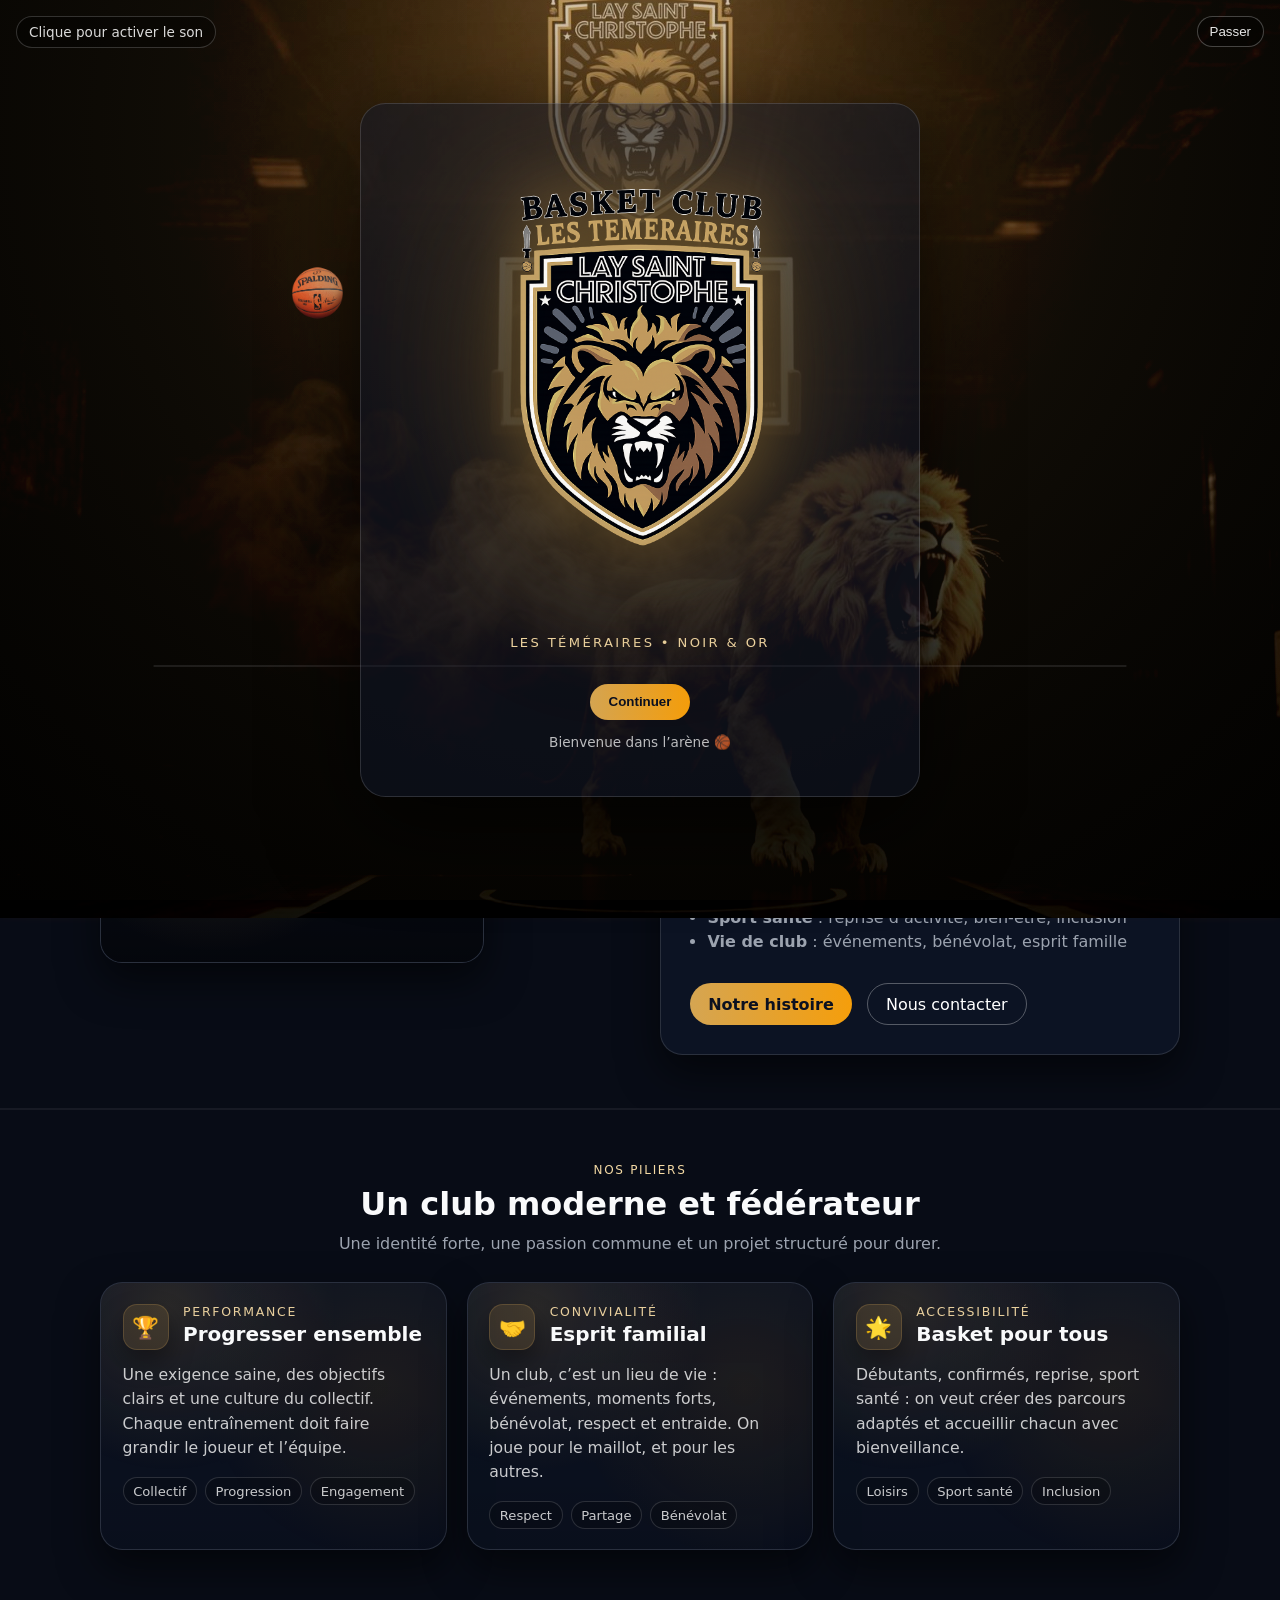
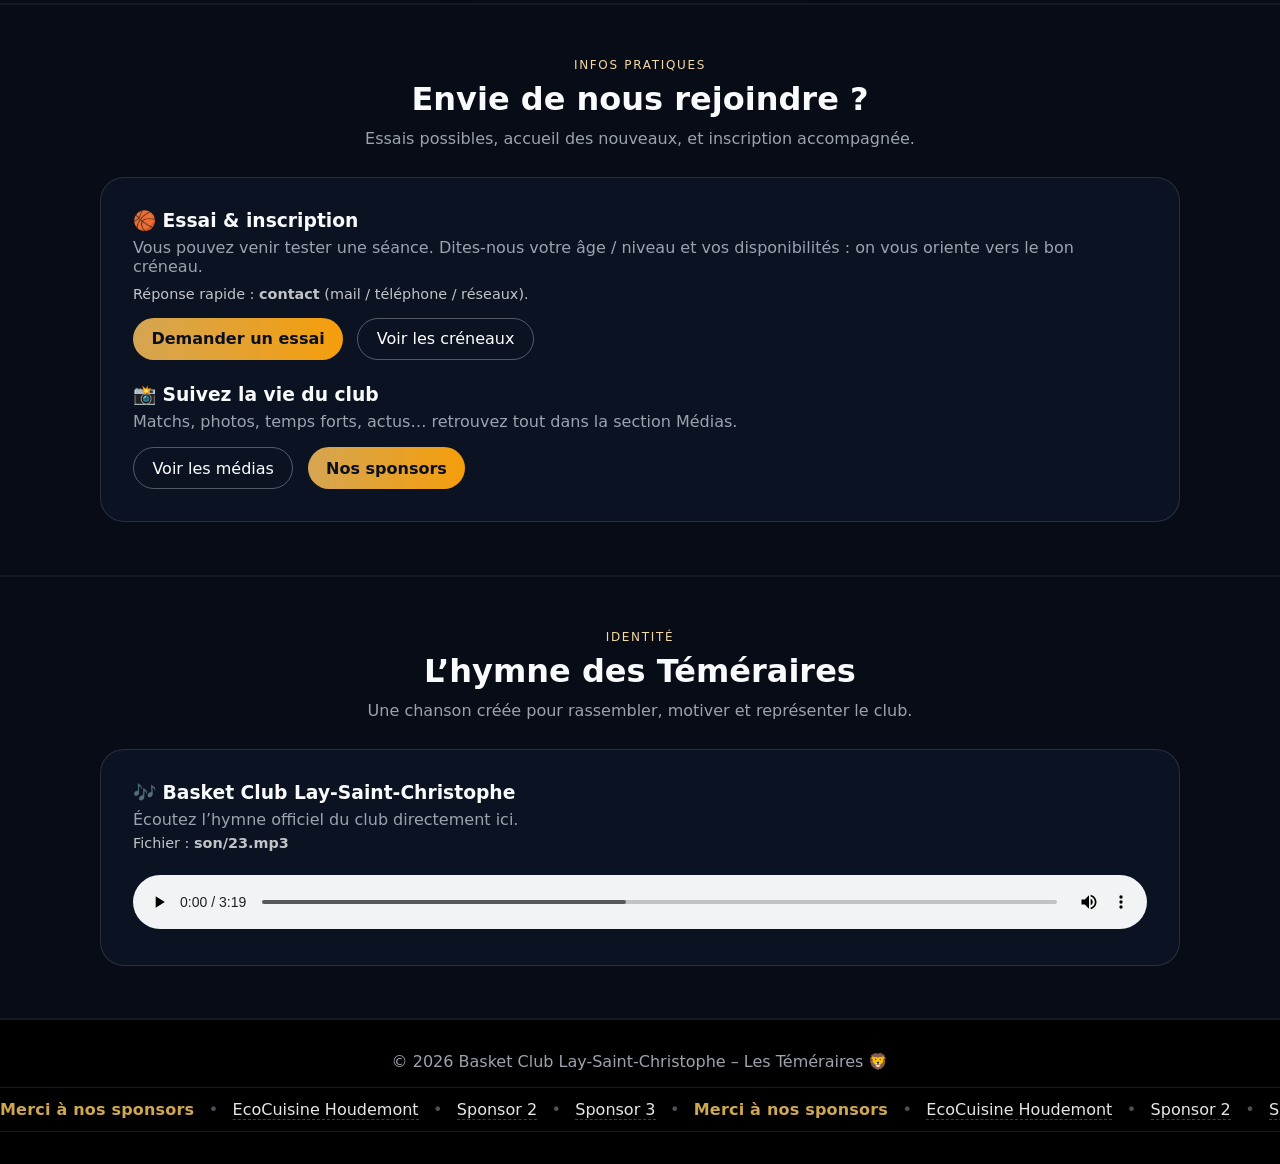
==== commit 45317faf: "Update index.html" ====
--- a/index.html
+++ b/index.html
@@ -17,7 +17,7 @@
     <nav class="nav" id="nav">
       <div class="nav-left">
         <a href="index.html" class="nav-logo" aria-label="Retour à l'accueil">
-          <img src="images/logo lsc.png" alt="Logo Basket Club Lay-Saint-Christophe" />
+          <img src="images/logo lsc.jpeg" alt="Logo Basket Club Lay-Saint-Christophe" />
         </a>
 
         <div class="nav-brand">
@@ -318,3 +318,4 @@
 </html>
 
 
+
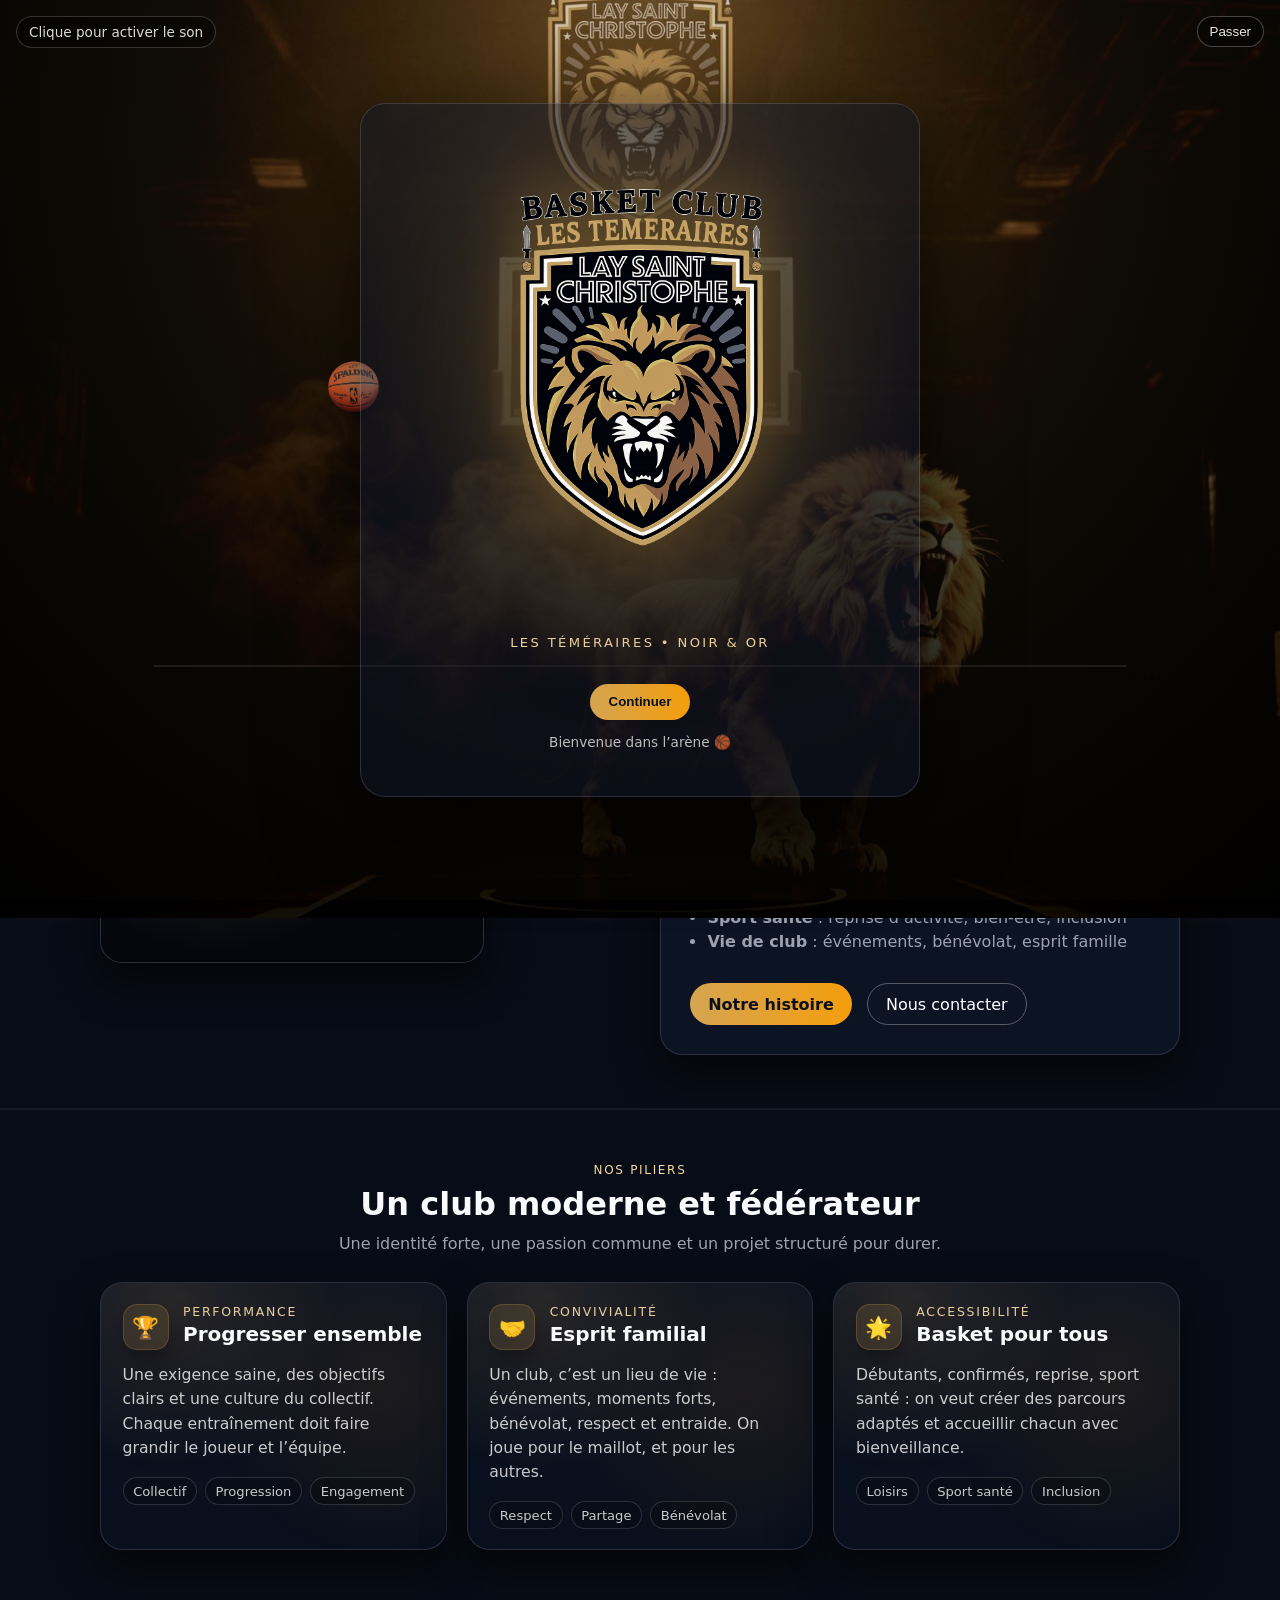
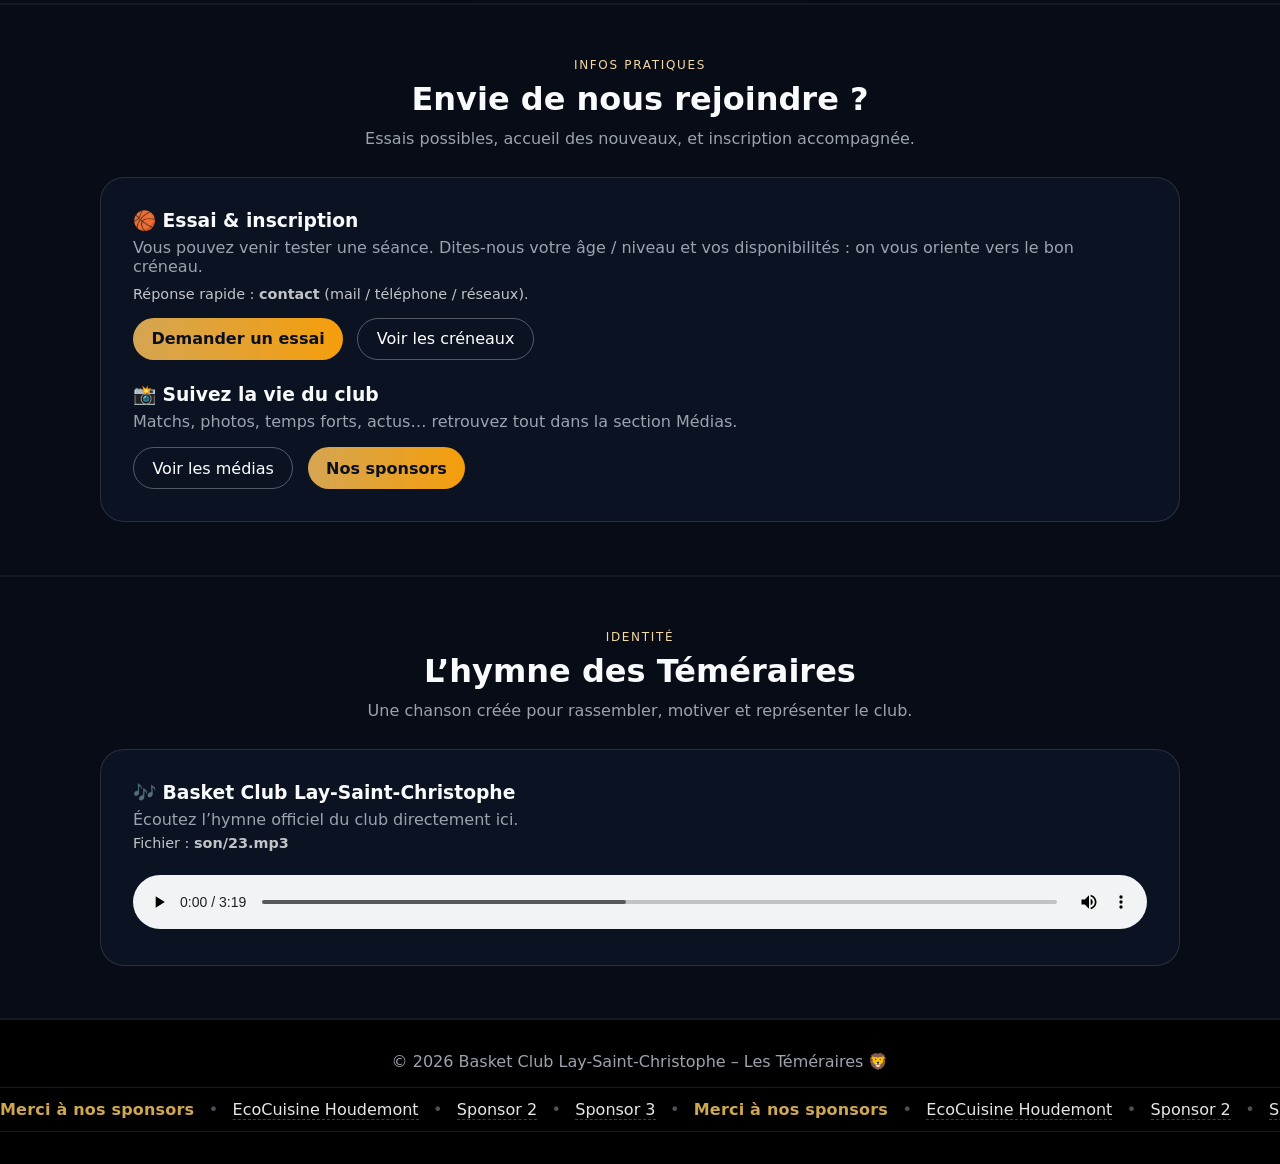
==== commit aa5947dc: "Update index.html" ====
--- a/index.html
+++ b/index.html
@@ -17,7 +17,7 @@
     <nav class="nav" id="nav">
       <div class="nav-left">
         <a href="index.html" class="nav-logo" aria-label="Retour à l'accueil">
-          <img src="images/logo lsc.jpeg" alt="Logo Basket Club Lay-Saint-Christophe" />
+          <img src="images/logo.png" alt="Logo Basket Club Lay-Saint-Christophe" />
         </a>
 
         <div class="nav-brand">
@@ -319,3 +319,4 @@
 
 
 
+
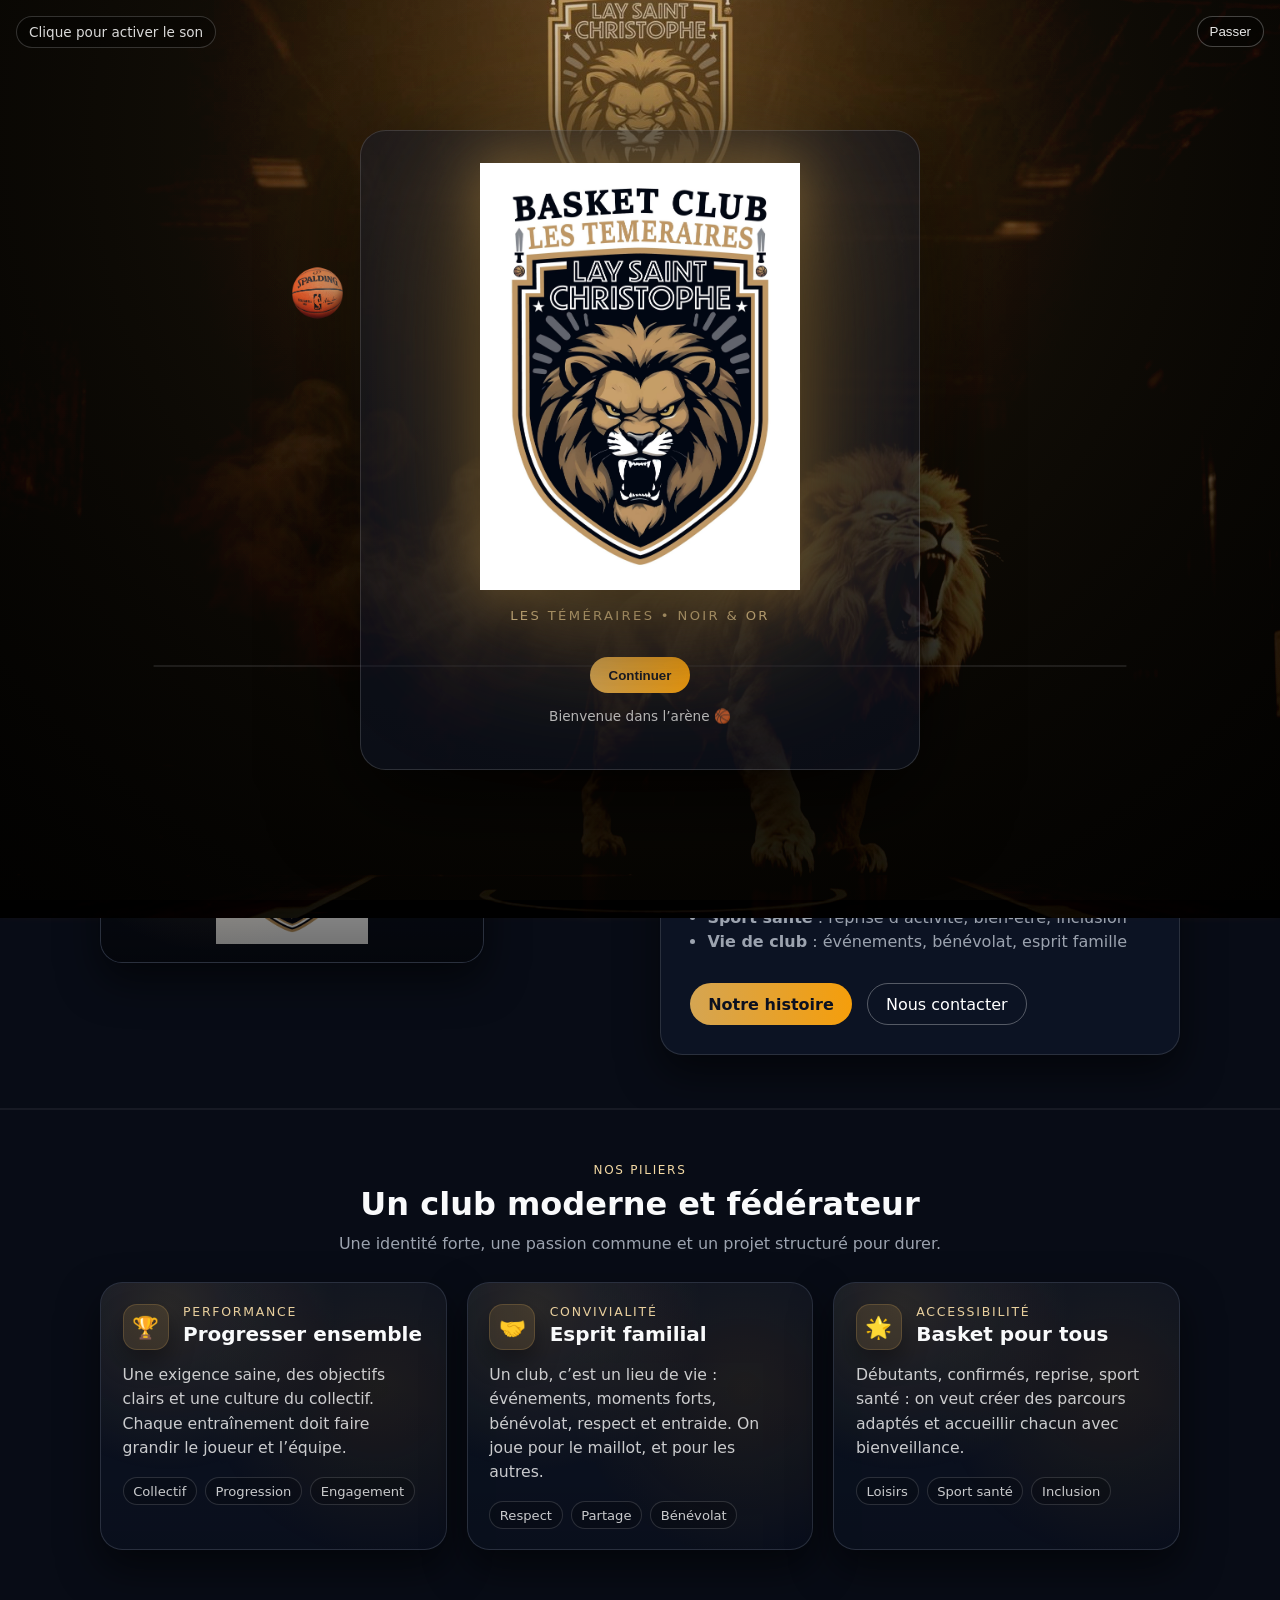
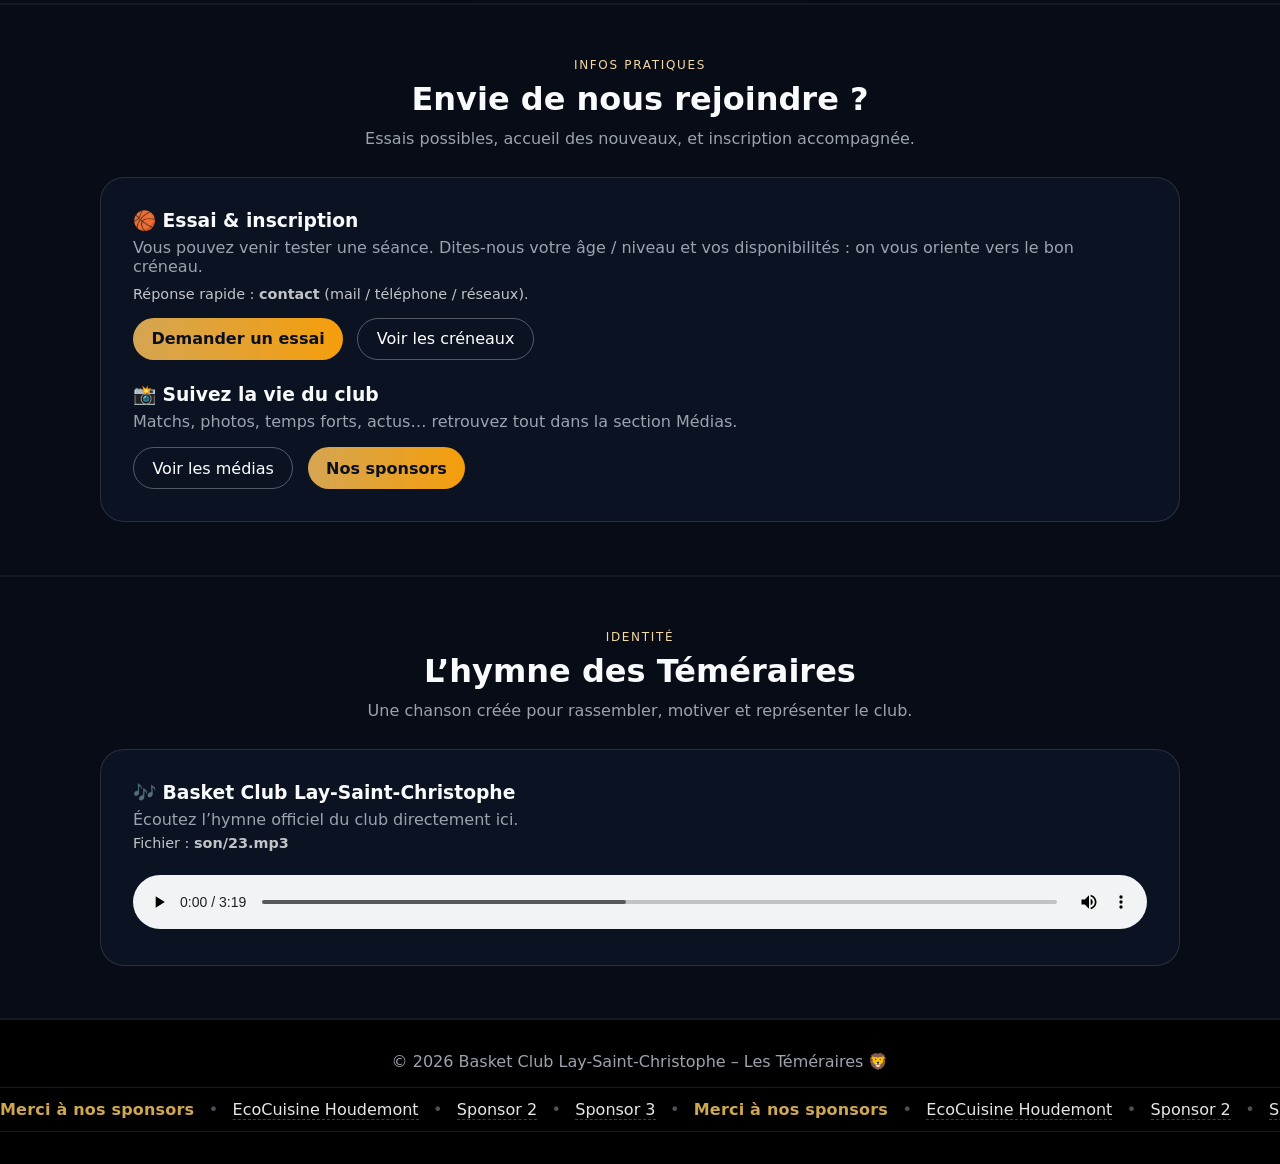
==== commit 8846db98: "Update index.html" ====
--- a/index.html
+++ b/index.html
@@ -17,7 +17,7 @@
     <nav class="nav" id="nav">
       <div class="nav-left">
         <a href="index.html" class="nav-logo" aria-label="Retour à l'accueil">
-          <img src="images/logo.png" alt="Logo Basket Club Lay-Saint-Christophe" />
+          <img src="images/logo.jpeg" alt="Logo Basket Club Lay-Saint-Christophe" />
         </a>
 
         <div class="nav-brand">
@@ -63,7 +63,7 @@
   <div class="sound-hint" id="soundHint">Clique pour activer le son</div>
 
   <div class="splash-ui" id="splashUI" aria-live="polite">
-    <img src="images/logo3.png" alt="Logo du club" class="splash-logo" />
+    <img src="images/logo.jpeg" alt="Logo du club" class="splash-logo" />
     <p class="splash-tagline">Les Téméraires • Noir & Or</p>
 
     <button class="btn-primary splash-btn" id="splashContinue" type="button">
@@ -113,7 +113,7 @@
 
       <div class="present-grid">
         <div class="card present-media">
-          <img src="images/logo3.png" alt="Photo de présentation du club">
+          <img src="images/logo.jpeg" alt="Photo de présentation du club">
         </div>
 
         <div class="card">
@@ -320,3 +320,4 @@
 
 
 
+
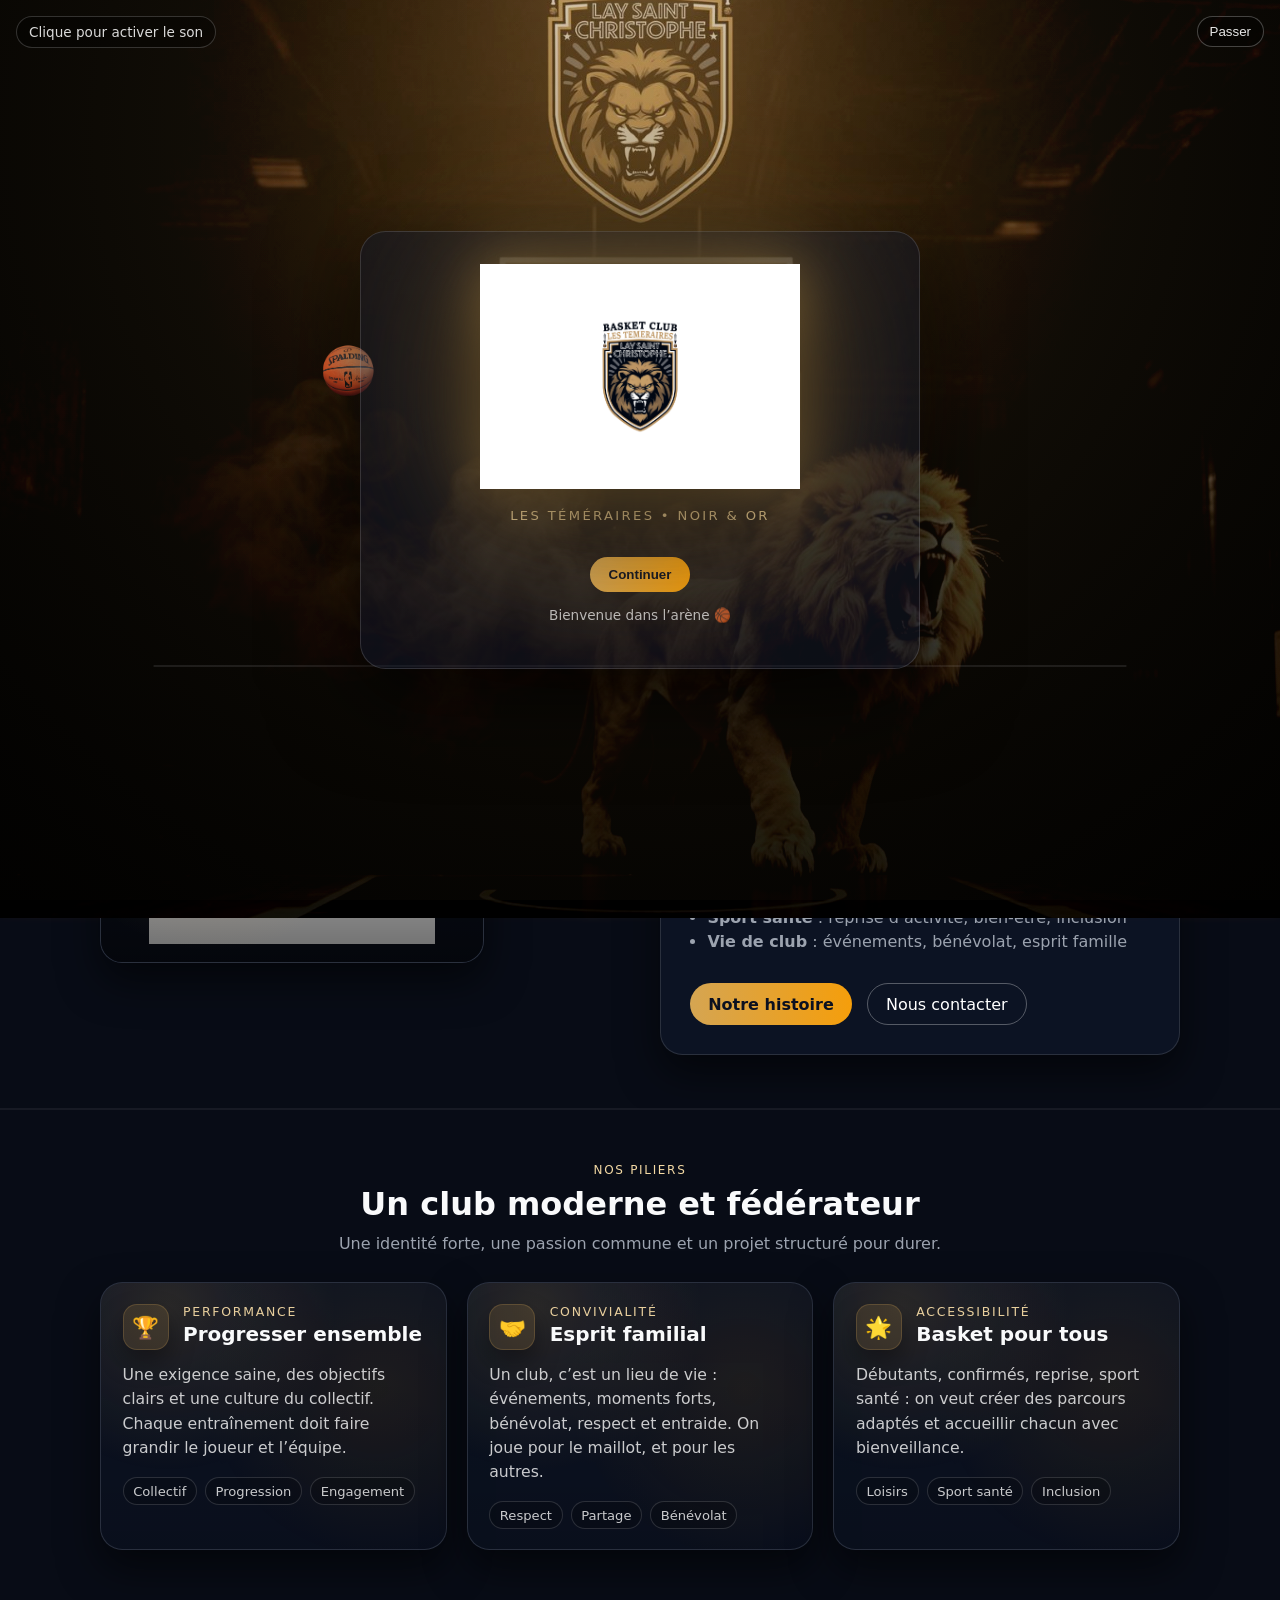
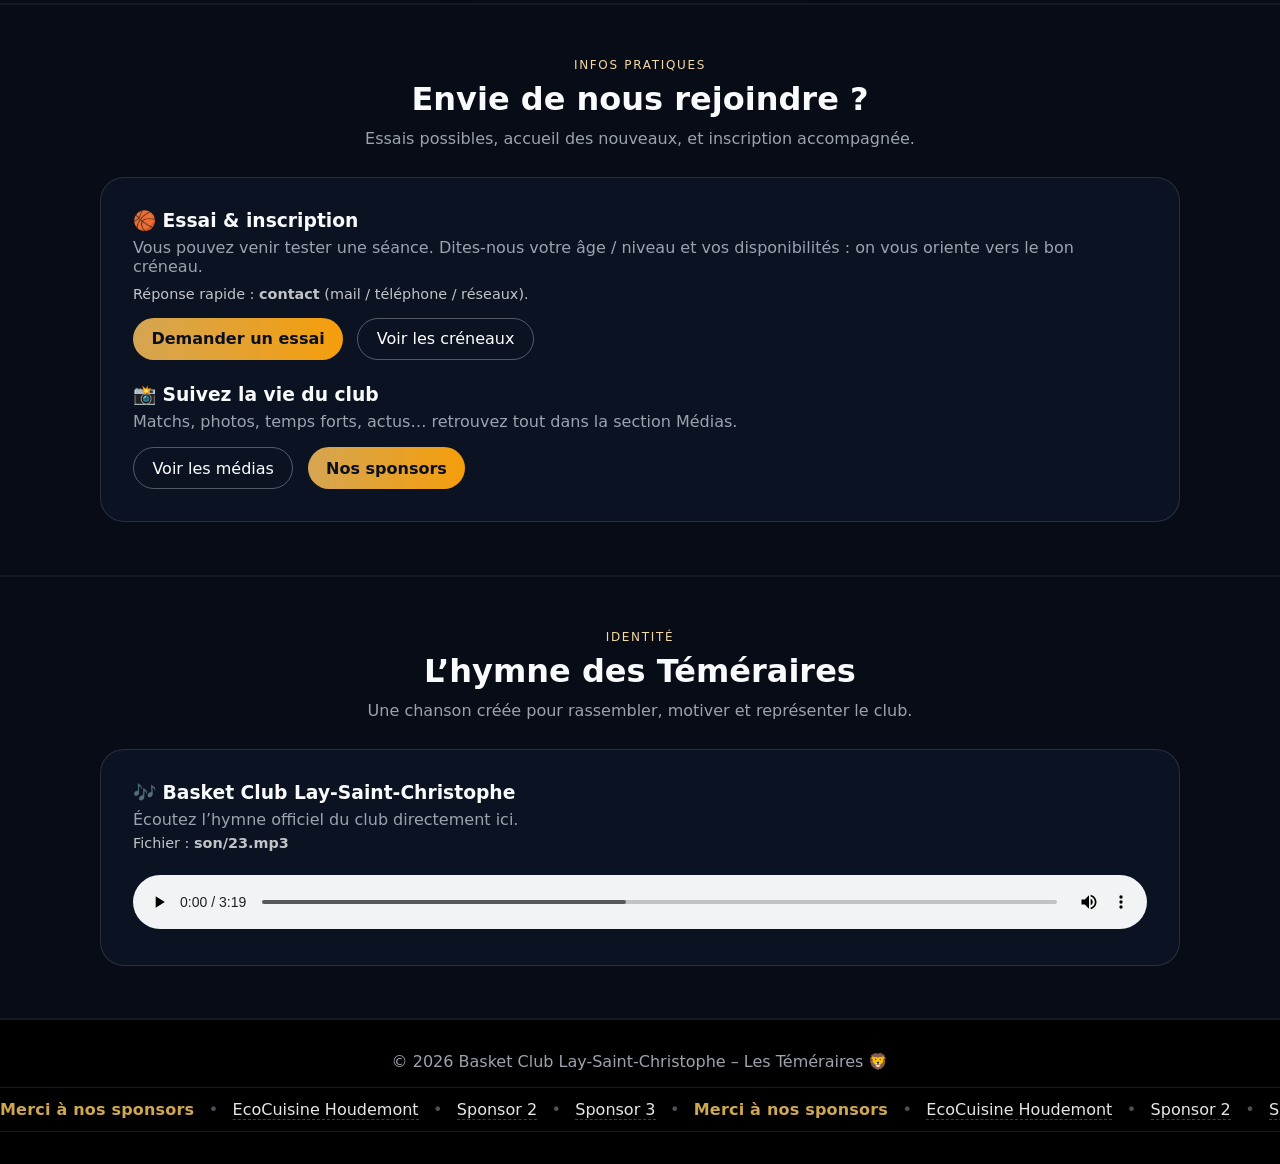
==== commit 4daee5e2: "Update index.html" ====
--- a/index.html
+++ b/index.html
@@ -17,7 +17,7 @@
     <nav class="nav" id="nav">
       <div class="nav-left">
         <a href="index.html" class="nav-logo" aria-label="Retour à l'accueil">
-          <img src="images/logo.jpeg" alt="Logo Basket Club Lay-Saint-Christophe" />
+          <img src="images/logo.png" alt="Logo Basket Club Lay-Saint-Christophe" />
         </a>
 
         <div class="nav-brand">
@@ -63,7 +63,7 @@
   <div class="sound-hint" id="soundHint">Clique pour activer le son</div>
 
   <div class="splash-ui" id="splashUI" aria-live="polite">
-    <img src="images/logo.jpeg" alt="Logo du club" class="splash-logo" />
+    <img src="images/logo.png" alt="Logo du club" class="splash-logo" />
     <p class="splash-tagline">Les Téméraires • Noir & Or</p>
 
     <button class="btn-primary splash-btn" id="splashContinue" type="button">
@@ -113,7 +113,7 @@
 
       <div class="present-grid">
         <div class="card present-media">
-          <img src="images/logo.jpeg" alt="Photo de présentation du club">
+          <img src="images/logo.png" alt="Photo de présentation du club">
         </div>
 
         <div class="card">
@@ -321,3 +321,4 @@
 
 
 
+
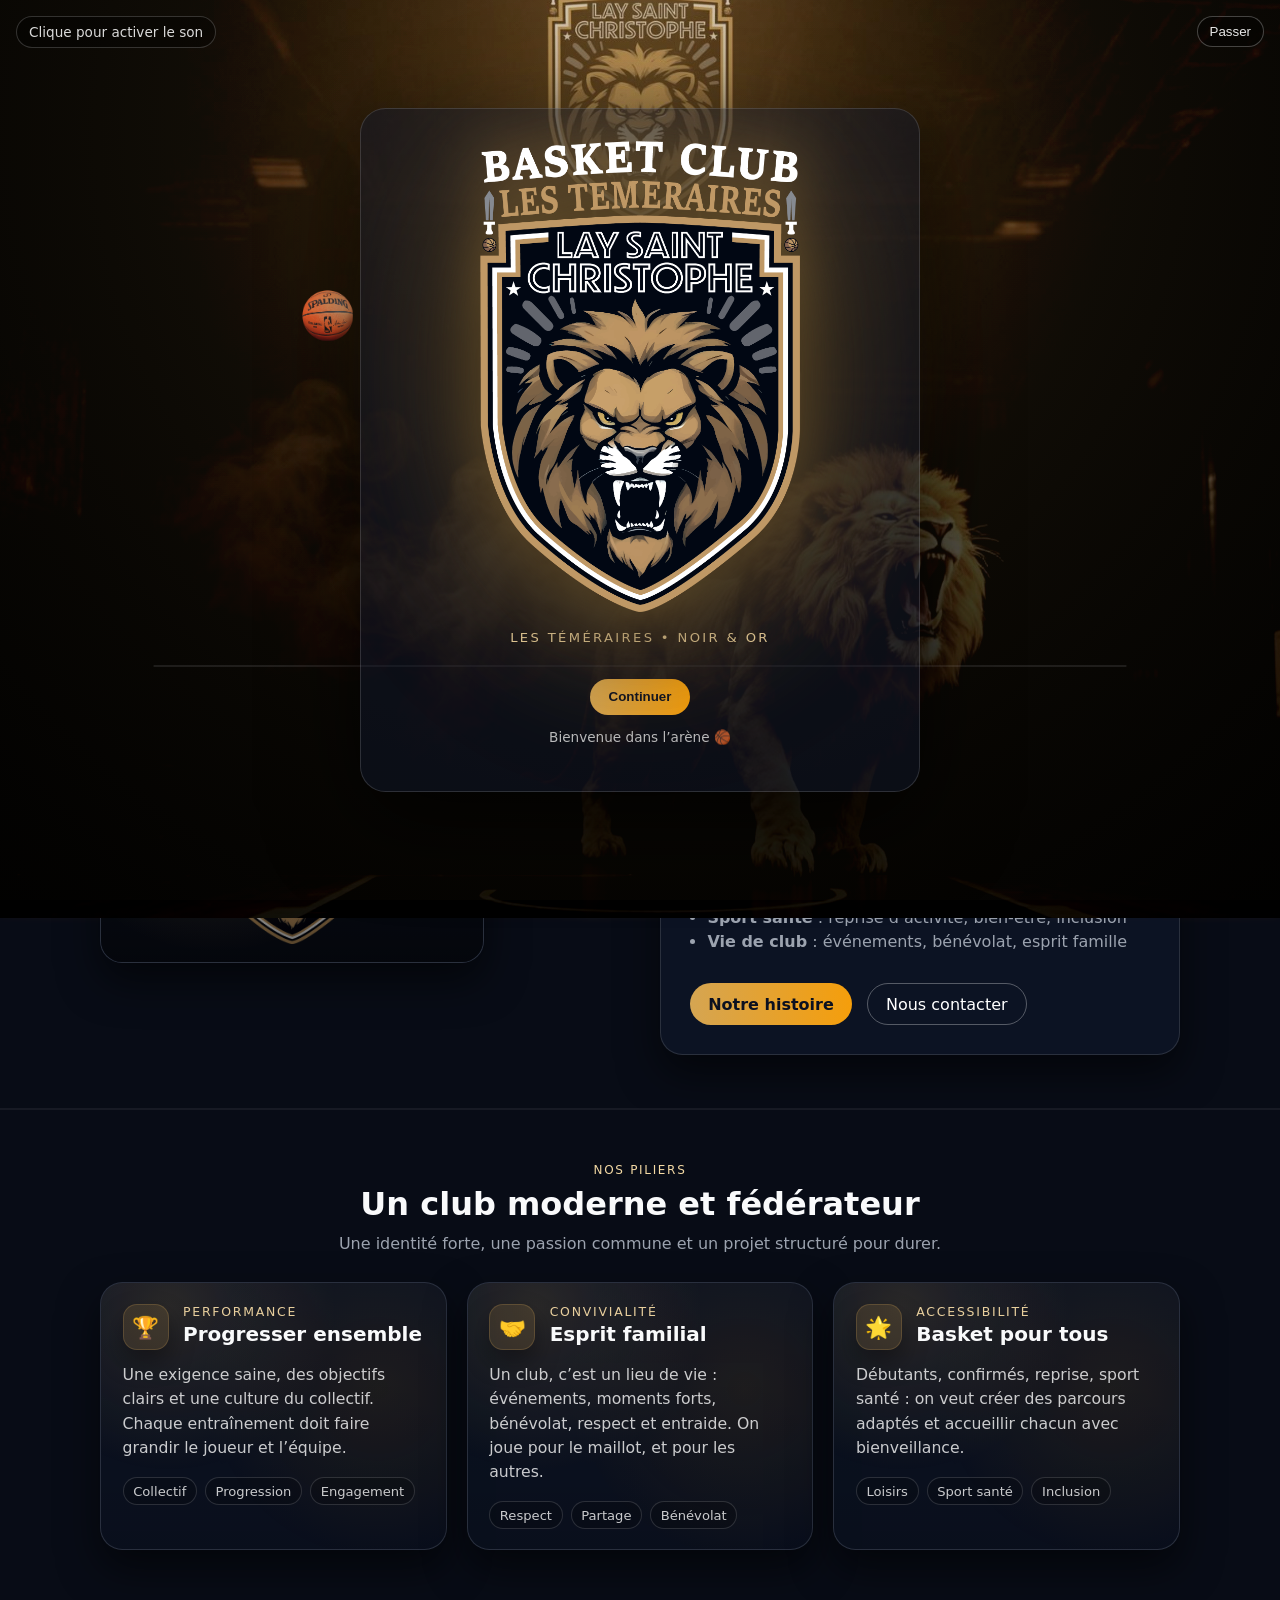
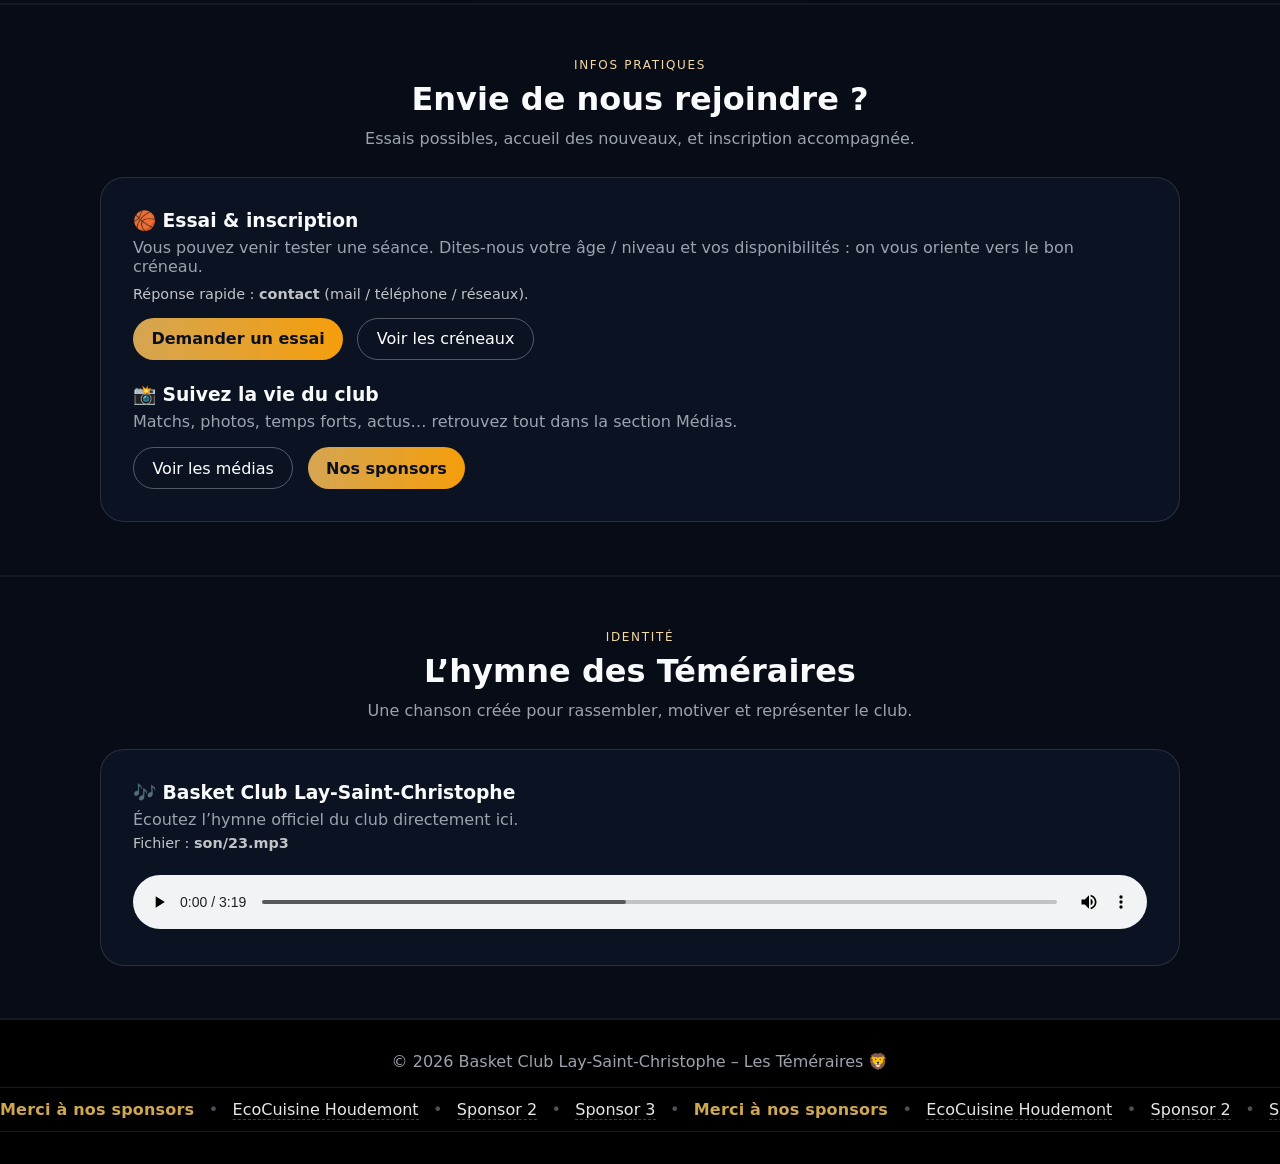
==== commit 34bab554: "Update index.html" ====
--- a/index.html
+++ b/index.html
@@ -17,7 +17,7 @@
     <nav class="nav" id="nav">
       <div class="nav-left">
         <a href="index.html" class="nav-logo" aria-label="Retour à l'accueil">
-          <img src="images/logo.png" alt="Logo Basket Club Lay-Saint-Christophe" />
+          <img src="images/logo2.png" alt="Logo Basket Club Lay-Saint-Christophe" />
         </a>
 
         <div class="nav-brand">
@@ -63,7 +63,7 @@
   <div class="sound-hint" id="soundHint">Clique pour activer le son</div>
 
   <div class="splash-ui" id="splashUI" aria-live="polite">
-    <img src="images/logo.png" alt="Logo du club" class="splash-logo" />
+    <img src="images/logo2.png" alt="Logo du club" class="splash-logo" />
     <p class="splash-tagline">Les Téméraires • Noir & Or</p>
 
     <button class="btn-primary splash-btn" id="splashContinue" type="button">
@@ -113,7 +113,7 @@
 
       <div class="present-grid">
         <div class="card present-media">
-          <img src="images/logo.png" alt="Photo de présentation du club">
+          <img src="images/logo2.png" alt="Photo de présentation du club">
         </div>
 
         <div class="card">
@@ -322,3 +322,4 @@
 
 
 
+
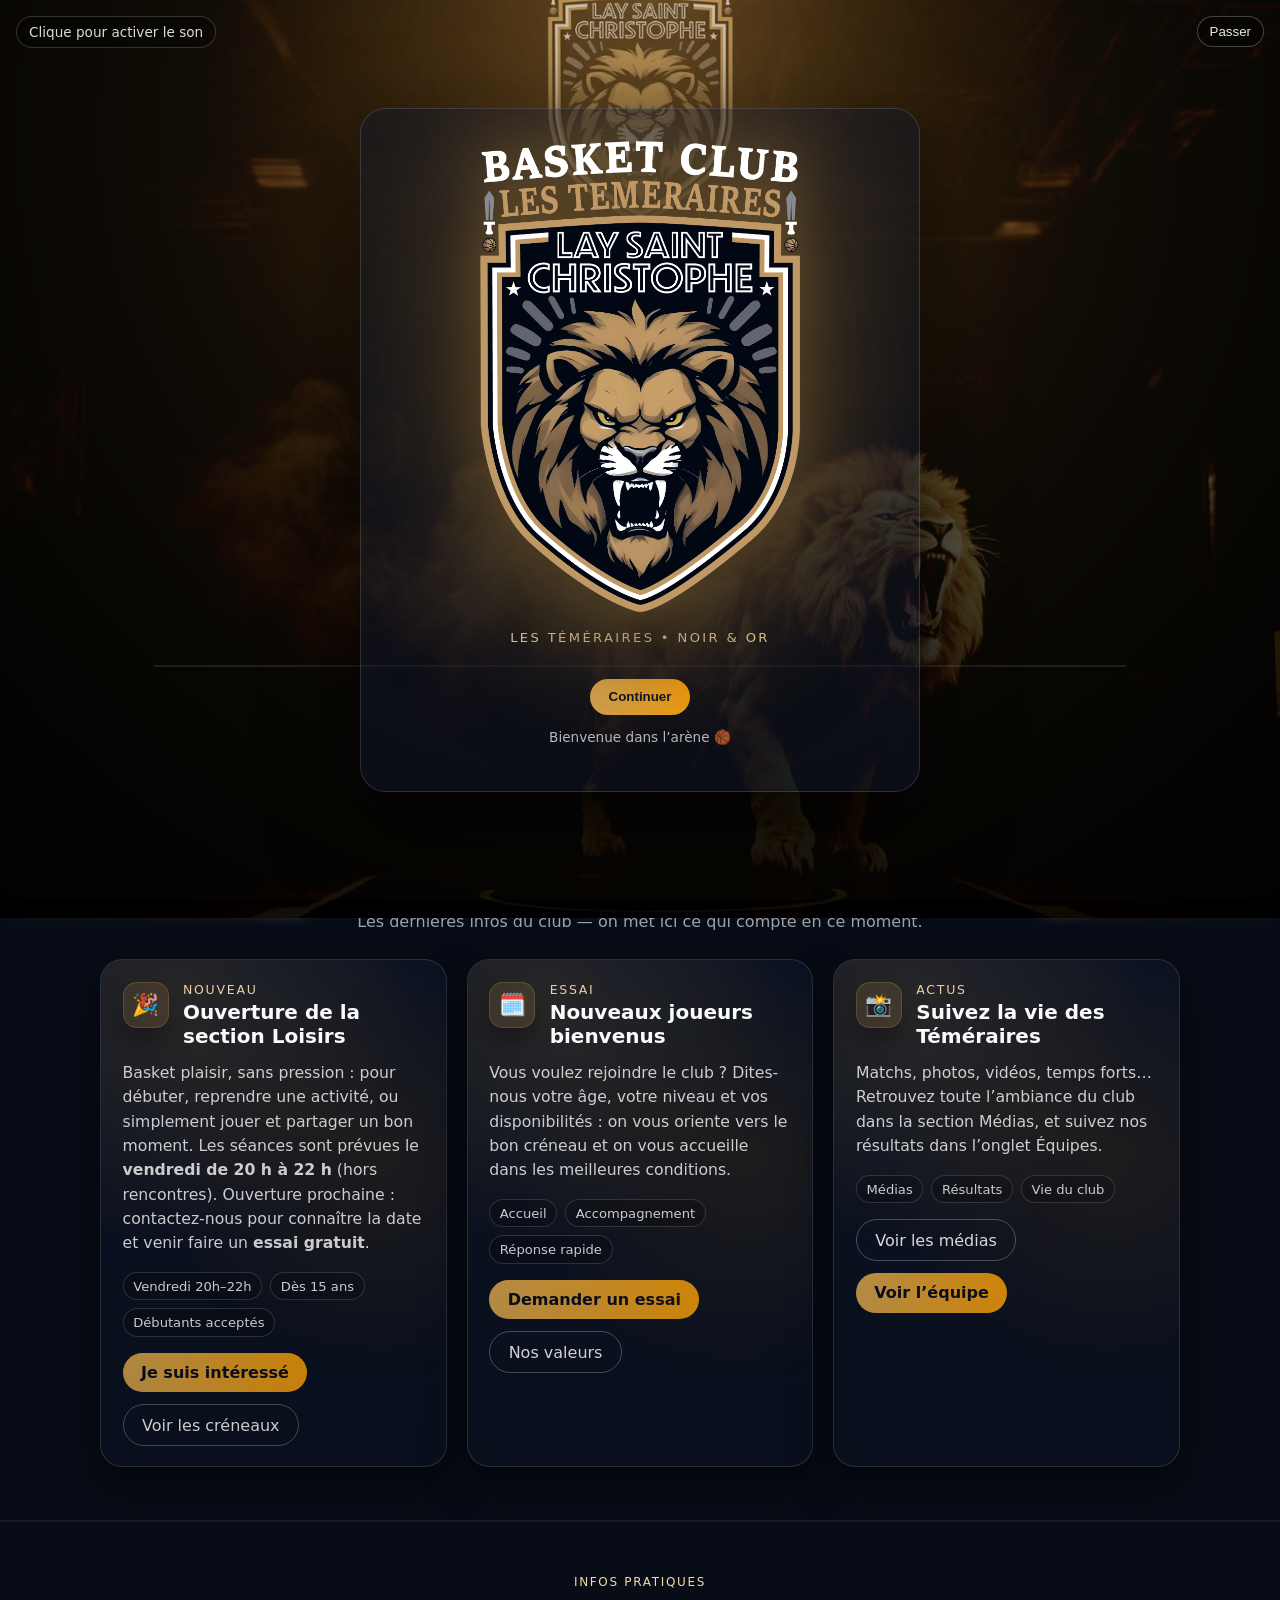
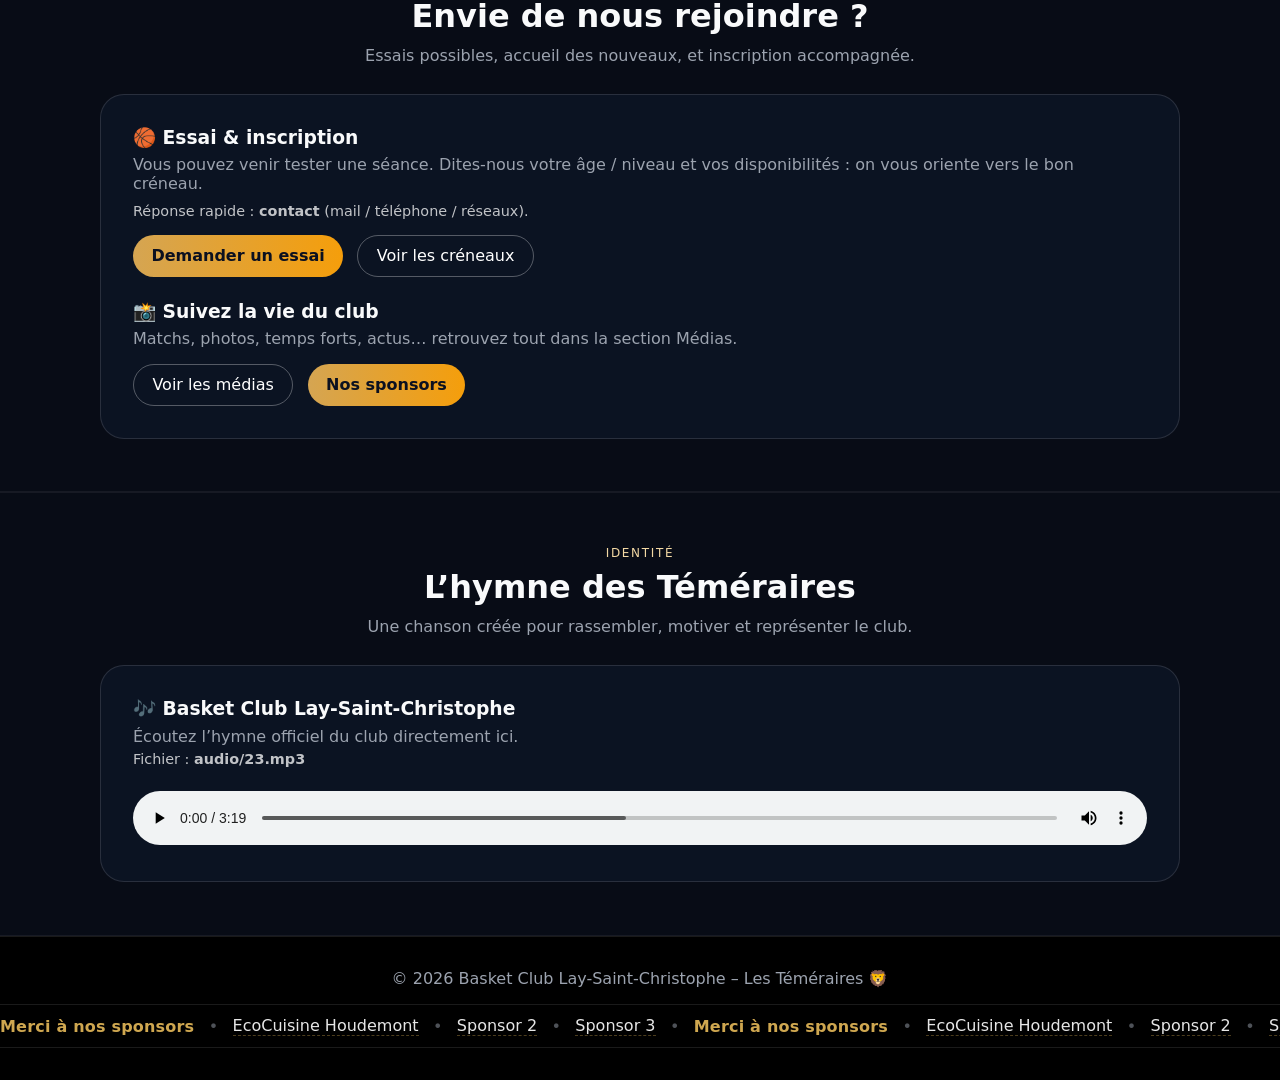
==== commit 064e447d: "Update index.html" ====
--- a/index.html
+++ b/index.html
@@ -53,7 +53,6 @@
   </div>
 </div>
 
-
 <!-- INTRO POPUP (reste identique, gérée par script.js) -->
 <div class="splash" id="splash" role="dialog" aria-modal="true" aria-label="Intro du site">
   <div class="splash-bg" aria-hidden="true"></div>
@@ -85,136 +84,167 @@
 
 <main>
 
-  <!-- HERO -->
-  <section class="hero">
-    <div class="container">
-      <h1>Le basket pour tous au cœur de Lay-Saint-Christophe</h1>
-      <p>
-        Une jeune association créer en 2024, ambitieuse et conviviale : une équipe sénior engagée en compétition, beaucoup de projet en préparation : section loisir mixte et bien d'autres,
-		sport santé et inclusion. Ici, on progresse ensemble, sur et en dehors du terrain.
-      </p>
-      <div class="cta">
-        <a href="contact.html" class="btn-primary">Demander un essai</a>
-        <a href="club.html" class="btn-outline">Découvrir le club</a>
-      </div>
-    </div>
-  </section>
-
-  <!-- PRÉSENTATION (avec photo + texte) -->
+  <!-- PRÉSENTATION (style cartes, comme "Nos piliers") -->
   <section class="section panel">
     <div class="container">
       <div class="section-header">
         <p class="kicker">Présentation</p>
-        <h2 class="title">Bienvenue chez les Téméraires</h2>
+        <h2 class="title">Bienvenue au BCLSC</h2>
         <p class="subtitle">
-          Un club passionné avec un esprit familial.
+          Une association née en juillet 2024 pour faire grandir le basket près de chez nous, dans le Bassin de Pompey.
         </p>
       </div>
 
-      <div class="present-grid">
-        <div class="card present-media">
-          <img src="images/logo2.png" alt="Photo de présentation du club">
-        </div>
-
-        <div class="card">
-          <div class="present-content">
-            <h3>Un projet associatif construit autour des valeurs</h3>
-            <p>
-              Respect, partage, esprit d'équipe, passion sont nos priorités. Notre objectif est de créer une ambiance
-              positive, chaleureuse et exigeante, qui permet à chacun de progresser, du loisir à la compétition.
-            </p>
-
-            <ul class="present-list">
-              <li><strong>Séniors</strong> : intensité, collectif, progression</li>
-              <li><strong>Développement</strong> : accueil jeunes & nouveaux joueurs</li>
-              <li><strong>Loisirs</strong> : basket plaisir, accessible et régulier</li>
-              <li><strong>Sport santé</strong> : reprise d’activité, bien-être, inclusion</li>
-              <li><strong>Vie de club</strong> : événements, bénévolat, esprit famille</li>
-            </ul>
-
-            <div class="present-actions">
-              <a href="club.html" class="btn-primary">Notre histoire</a>
-              <a href="contact.html" class="btn-outline">Nous contacter</a>
-            </div>
-          </div>
-        </div>
-      </div>
+      <div class="feature-grid">
+        <article class="feature-card">
+          <div class="feature-top">
+            <div class="feature-icon" aria-hidden="true">🦁</div>
+            <div>
+              <p class="feature-kicker">Notre histoire</p>
+              <h3 class="feature-title">Une bande de copains, un vrai projet</h3>
+            </div>
+          </div>
+          <p class="feature-text">
+            Le Basket Club Lay-Saint-Christophe est né d’une idée simple : faire vivre le basket près de chez nous.
+            Créé en juillet 2024 dans un secteur où les associations sportives étaient rares, le club s’est construit
+            autour d’une passion commune et d’une envie de rassembler.
+          </p>
+          <div class="feature-meta">
+            <span class="feature-chip">Depuis 2024</span>
+            <span class="feature-chip">Bassin de Pompey</span>
+            <span class="feature-chip">Les Téméraires</span>
+          </div>
+        </article>
+
+        <article class="feature-card">
+          <div class="feature-top">
+            <div class="feature-icon" aria-hidden="true">🤝</div>
+            <div>
+              <p class="feature-kicker">Nos valeurs</p>
+              <h3 class="feature-title">Respect, partage, inclusion</h3>
+            </div>
+          </div>
+          <p class="feature-text">
+            Avant d’être des sportifs, nous sommes des êtres humains. Sur le terrain comme en dehors, nous défendons un
+            basket basé sur la bienveillance, la confiance et l’exemplarité. On partage l’effort, les émotions, et on
+            veille à ce que chacun trouve sa place, quel que soit son niveau.
+          </p>
+          <div class="feature-meta">
+            <span class="feature-chip">Respect</span>
+            <span class="feature-chip">Partage</span>
+            <span class="feature-chip">Inclusion</span>
+          </div>
+        </article>
+
+        <article class="feature-card">
+          <div class="feature-top">
+            <div class="feature-icon" aria-hidden="true">🏀</div>
+            <div>
+              <p class="feature-kicker">Notre ambition</p>
+              <h3 class="feature-title">Progresser ensemble, avec le sourire</h3>
+            </div>
+          </div>
+          <p class="feature-text">
+			Porter un vrai projet de club : structurer le basket sur notre territoire, accueillir
+			tous les profils et créer des sections qui grandissent avec vous. Basket jeunes,
+			basket féminin, loisirs et sport santé : un club humain, ambitieux et inclusif.
+			</p>
+				<div class="feature-meta">
+			<span class="feature-chip">Projet club</span>
+			<span class="feature-chip">Basket pour tous</span>
+			<span class="feature-chip">Territoire</span>
+				</div>
+        </article>
+      </div>
+
     </div>
   </section>
 
-  <!-- VALEURS / PILIERS (3 cartes) -->
+  <!-- À LA UNE / ANNONCES (remplace l'ancien bloc "Nos piliers") -->
   <section class="section panel">
-  <div class="container">
-    <div class="section-header">
-      <p class="kicker">Nos piliers</p>
-      <h2 class="title">Un club moderne et fédérateur</h2>
-      <p class="subtitle">
-        Une identité forte, une passion commune et un projet structuré pour durer.
-      </p>
-    </div>
-
-    <div class="feature-grid">
-      <article class="feature-card">
-        <div class="feature-top">
-          <div class="feature-icon" aria-hidden="true">🏆</div>
-          <div>
-            <p class="feature-kicker">Performance</p>
-            <h3 class="feature-title">Progresser ensemble</h3>
-          </div>
-        </div>
-        <p class="feature-text">
-          Une exigence saine, des objectifs clairs et une culture du collectif.
-          Chaque entraînement doit faire grandir le joueur et l’équipe.
+    <div class="container">
+      <div class="section-header">
+        <p class="kicker">À la une</p>
+        <h2 class="title">Annonces & nouveautés</h2>
+        <p class="subtitle">
+          Les dernières infos du club — on met ici ce qui compte en ce moment.
         </p>
-        <div class="feature-meta">
-          <span class="feature-chip">Collectif</span>
-          <span class="feature-chip">Progression</span>
-          <span class="feature-chip">Engagement</span>
-        </div>
-      </article>
-
-      <article class="feature-card">
-        <div class="feature-top">
-          <div class="feature-icon" aria-hidden="true">🤝</div>
-          <div>
-            <p class="feature-kicker">Convivialité</p>
-            <h3 class="feature-title">Esprit familial</h3>
-          </div>
-        </div>
-        <p class="feature-text">
-          Un club, c’est un lieu de vie : événements, moments forts, bénévolat,
-          respect et entraide. On joue pour le maillot, et pour les autres.
-        </p>
-        <div class="feature-meta">
-          <span class="feature-chip">Respect</span>
-          <span class="feature-chip">Partage</span>
-          <span class="feature-chip">Bénévolat</span>
-        </div>
-      </article>
-
-      <article class="feature-card">
-        <div class="feature-top">
-          <div class="feature-icon" aria-hidden="true">🌟</div>
-          <div>
-            <p class="feature-kicker">Accessibilité</p>
-            <h3 class="feature-title">Basket pour tous</h3>
-          </div>
-        </div>
-        <p class="feature-text">
-          Débutants, confirmés, reprise, sport santé : on veut créer des parcours
-          adaptés et accueillir chacun avec bienveillance.
-        </p>
-        <div class="feature-meta">
-          <span class="feature-chip">Loisirs</span>
-          <span class="feature-chip">Sport santé</span>
-          <span class="feature-chip">Inclusion</span>
-        </div>
-      </article>
-    </div>
-
-  </div>
-</section>
-
+      </div>
+
+      <div class="feature-grid">
+        <article class="feature-card">
+          <div class="feature-top">
+            <div class="feature-icon" aria-hidden="true">🎉</div>
+            <div>
+              <p class="feature-kicker">Nouveau</p>
+              <h3 class="feature-title">Ouverture de la section Loisirs</h3>
+            </div>
+          </div>
+          <p class="feature-text">
+            Basket plaisir, sans pression : pour débuter, reprendre une activité, ou simplement jouer et partager un bon moment.
+            Les séances sont prévues le <strong>vendredi de 20 h à 22 h</strong> (hors rencontres). Ouverture prochaine :
+            contactez-nous pour connaître la date et venir faire un <strong>essai gratuit</strong>.
+          </p>
+          <div class="feature-meta">
+            <span class="feature-chip">Vendredi 20h–22h</span>
+            <span class="feature-chip">Dès 15 ans</span>
+            <span class="feature-chip">Débutants acceptés</span>
+          </div>
+          <div style="margin-top:1rem;display:flex;gap:.75rem;flex-wrap:wrap;">
+            <a href="contact.html" class="btn-primary">Je suis intéressé</a>
+            <a href="planning.html" class="btn-outline">Voir les créneaux</a>
+          </div>
+        </article>
+
+        <article class="feature-card">
+          <div class="feature-top">
+            <div class="feature-icon" aria-hidden="true">🗓️</div>
+            <div>
+              <p class="feature-kicker">Essai</p>
+              <h3 class="feature-title">Nouveaux joueurs bienvenus</h3>
+            </div>
+          </div>
+          <p class="feature-text">
+            Vous voulez rejoindre le club ? Dites-nous votre âge, votre niveau et vos disponibilités :
+            on vous oriente vers le bon créneau et on vous accueille dans les meilleures conditions.
+          </p>
+          <div class="feature-meta">
+            <span class="feature-chip">Accueil</span>
+            <span class="feature-chip">Accompagnement</span>
+            <span class="feature-chip">Réponse rapide</span>
+          </div>
+          <div style="margin-top:1rem;display:flex;gap:.75rem;flex-wrap:wrap;">
+            <a href="contact.html" class="btn-primary">Demander un essai</a>
+            <a href="club.html" class="btn-outline">Nos valeurs</a>
+          </div>
+        </article>
+
+        <article class="feature-card">
+          <div class="feature-top">
+            <div class="feature-icon" aria-hidden="true">📸</div>
+            <div>
+              <p class="feature-kicker">Actus</p>
+              <h3 class="feature-title">Suivez la vie des Téméraires</h3>
+            </div>
+          </div>
+          <p class="feature-text">
+            Matchs, photos, vidéos, temps forts… Retrouvez toute l’ambiance du club dans la section Médias,
+            et suivez nos résultats dans l’onglet Équipes.
+          </p>
+          <div class="feature-meta">
+            <span class="feature-chip">Médias</span>
+            <span class="feature-chip">Résultats</span>
+            <span class="feature-chip">Vie du club</span>
+          </div>
+          <div style="margin-top:1rem;display:flex;gap:.75rem;flex-wrap:wrap;">
+            <a href="medias.html" class="btn-outline">Voir les médias</a>
+            <a href="equipes.html" class="btn-primary">Voir l’équipe</a>
+          </div>
+        </article>
+      </div>
+
+    </div>
+  </section>
 
   <!-- INFOS PRATIQUES (bloc) -->
   <section class="section panel">
@@ -257,7 +287,7 @@
     </div>
   </section>
 
-  <!-- HYMME -->
+  <!-- HYMNE -->
   <section class="section panel">
     <div class="container">
       <div class="section-header">
@@ -270,7 +300,7 @@
         <div>
           <h3 class="anthem-title">🎶 Basket Club Lay-Saint-Christophe</h3>
           <p class="anthem-text">Écoutez l’hymne officiel du club directement ici.</p>
-          <p class="anthem-helper">Fichier : <strong>son/23.mp3</strong></p>
+          <p class="anthem-helper">Fichier : <strong>audio/23.mp3</strong></p>
         </div>
         <div>
           <audio controls preload="metadata" class="anthem-audio">
@@ -288,38 +318,31 @@
   <div class="container">
     © <span id="year"></span> Basket Club Lay-Saint-Christophe – Les Téméraires 🦁
   </div>
+
   <div class="footer-ticker" aria-label="Sponsors">
-  <div class="footer-ticker-track">
-    <span class="footer-thanks">Merci à nos sponsors</span>
-    <span class="footer-sep">•</span>
-
-    <!-- Remplace/ajoute tes sponsors -->
-    <a class="footer-sponsor" href="#" target="_blank" rel="noopener">EcoCuisine Houdemont</a>
-    <span class="footer-sep">•</span>
-    <a class="footer-sponsor" href="#" target="_blank" rel="noopener">Sponsor 2</a>
-    <span class="footer-sep">•</span>
-    <a class="footer-sponsor" href="#" target="_blank" rel="noopener">Sponsor 3</a>
-    <span class="footer-sep">•</span>
-
-    <!-- Duplique le contenu (simple) pour un défilement fluide si tu veux -->
-    <span class="footer-thanks">Merci à nos sponsors</span>
-    <span class="footer-sep">•</span>
-    <a class="footer-sponsor" href="#" target="_blank" rel="noopener">EcoCuisine Houdemont</a>
-    <span class="footer-sep">•</span>
-    <a class="footer-sponsor" href="#" target="_blank" rel="noopener">Sponsor 2</a>
-    <span class="footer-sep">•</span>
-    <a class="footer-sponsor" href="#" target="_blank" rel="noopener">Sponsor 3</a>
-  </div>
-</div>
-
+    <div class="footer-ticker-track">
+      <span class="footer-thanks">Merci à nos sponsors</span>
+      <span class="footer-sep">•</span>
+
+      <!-- Remplace/ajoute tes sponsors -->
+      <a class="footer-sponsor" href="#" target="_blank" rel="noopener">EcoCuisine Houdemont</a>
+      <span class="footer-sep">•</span>
+      <a class="footer-sponsor" href="#" target="_blank" rel="noopener">Sponsor 2</a>
+      <span class="footer-sep">•</span>
+      <a class="footer-sponsor" href="#" target="_blank" rel="noopener">Sponsor 3</a>
+      <span class="footer-sep">•</span>
+
+      <!-- Duplique le contenu pour un défilement fluide -->
+      <span class="footer-thanks">Merci à nos sponsors</span>
+      <span class="footer-sep">•</span>
+      <a class="footer-sponsor" href="#" target="_blank" rel="noopener">EcoCuisine Houdemont</a>
+      <span class="footer-sep">•</span>
+      <a class="footer-sponsor" href="#" target="_blank" rel="noopener">Sponsor 2</a>
+      <span class="footer-sep">•</span>
+      <a class="footer-sponsor" href="#" target="_blank" rel="noopener">Sponsor 3</a>
+    </div>
+  </div>
 </footer>
 
 </body>
 </html>
-
-
-
-
-
-
-
--- a/style.css
+++ b/style.css
@@ -43,7 +43,26 @@
 .site-header.is-scrolled{border-bottom-color:rgba(213,165,82,0.25)}
 .nav{display:flex;justify-content:space-between;align-items:center;height:4.5rem;gap:1rem}
 .nav-left{display:flex;align-items:center;gap:.9rem}
-.nav-logo img{max-height:82px;display:block}
+/* ===== Logo header : taille propre + stable ===== */
+.nav-logo{
+  display:flex;
+  align-items:center;
+  flex: 0 0 auto;
+}
+
+.nav-logo img{
+  height: 40px;        /* ajuste ici (40–52 selon ton goût) */
+  width: auto;
+  max-height: none;    /* important : évite le 82px */
+  display:block;
+  object-fit: contain;
+}
+
+/* Mobile : un poil plus petit pour laisser respirer */
+@media (max-width: 600px){
+  .nav-logo img{ height: 38px; }
+}
+
 .nav-brand{display:flex;flex-direction:column}
 .nav-brand-title{font-weight:850;font-size:1rem;text-transform:none}
 .nav-brand-subtitle{font-size:.86rem;color:var(--muted)}
@@ -3519,3 +3538,5 @@
 }
 
 
+
+
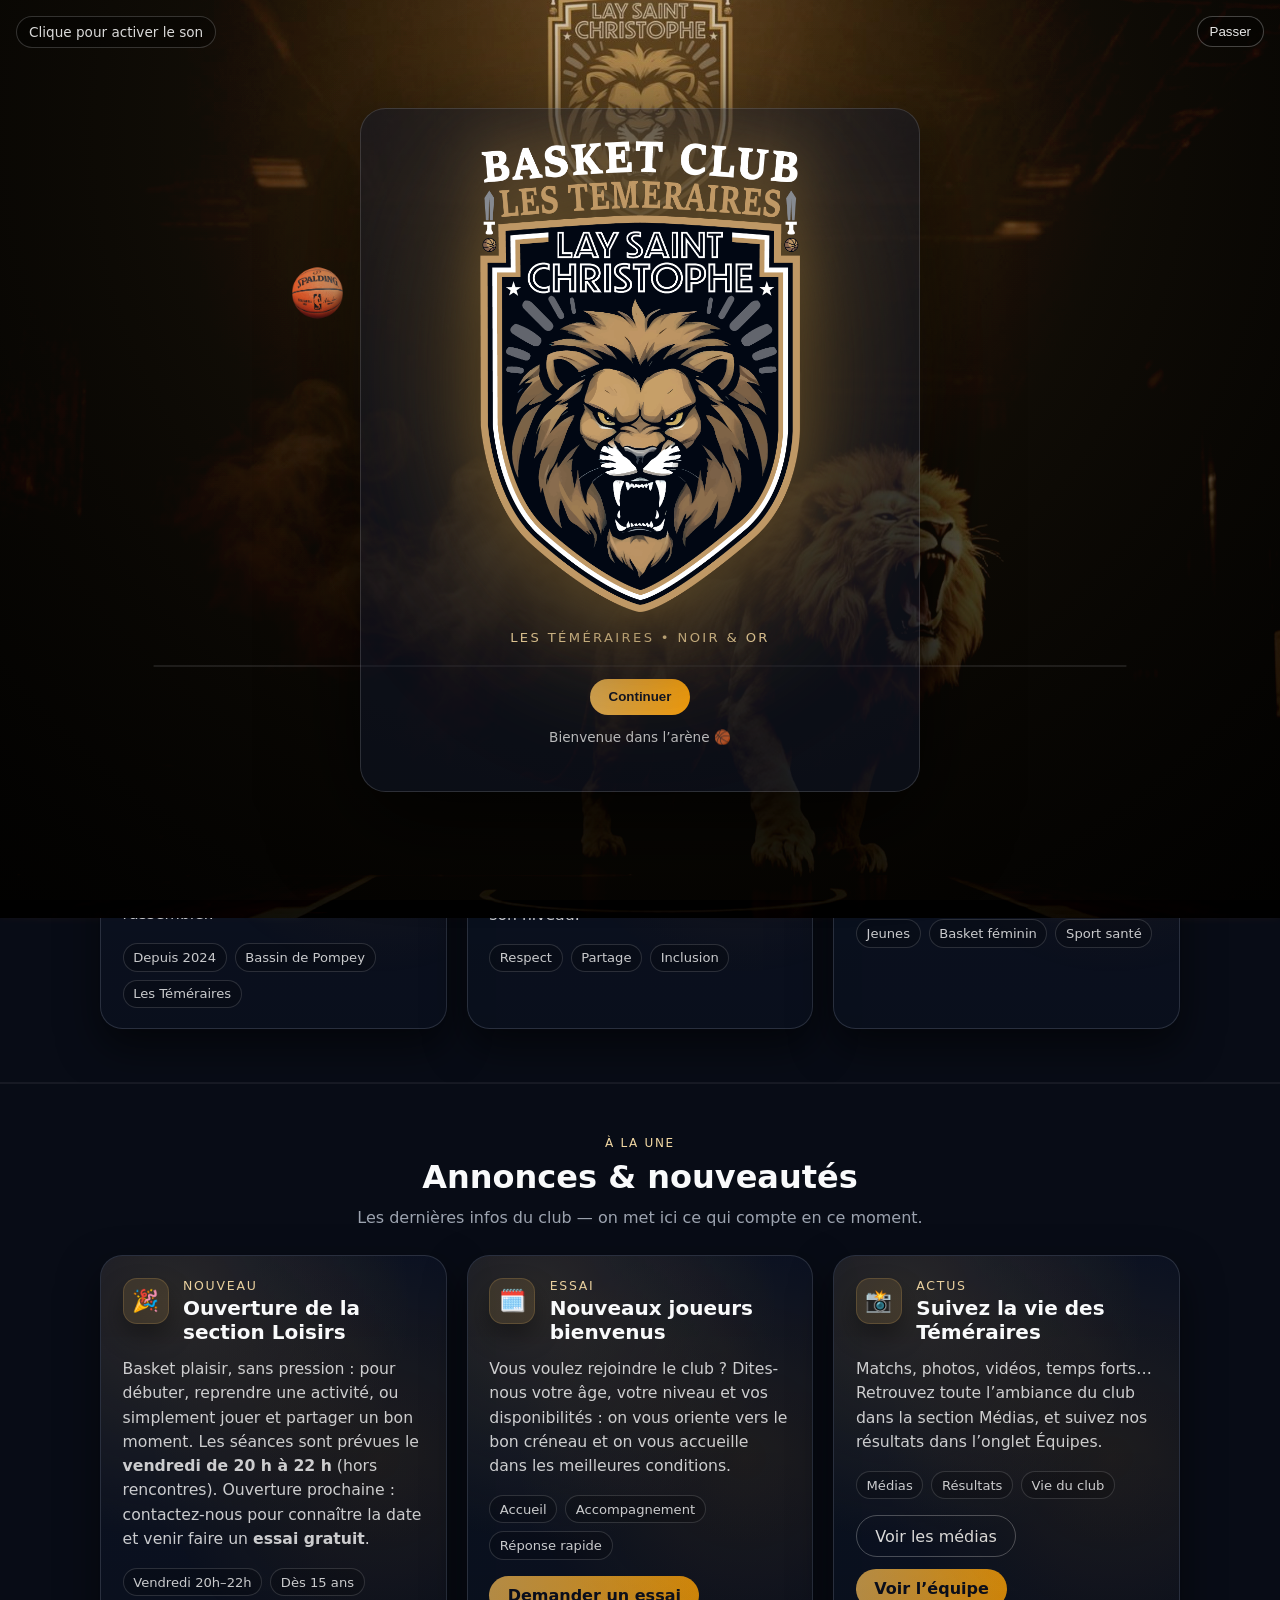
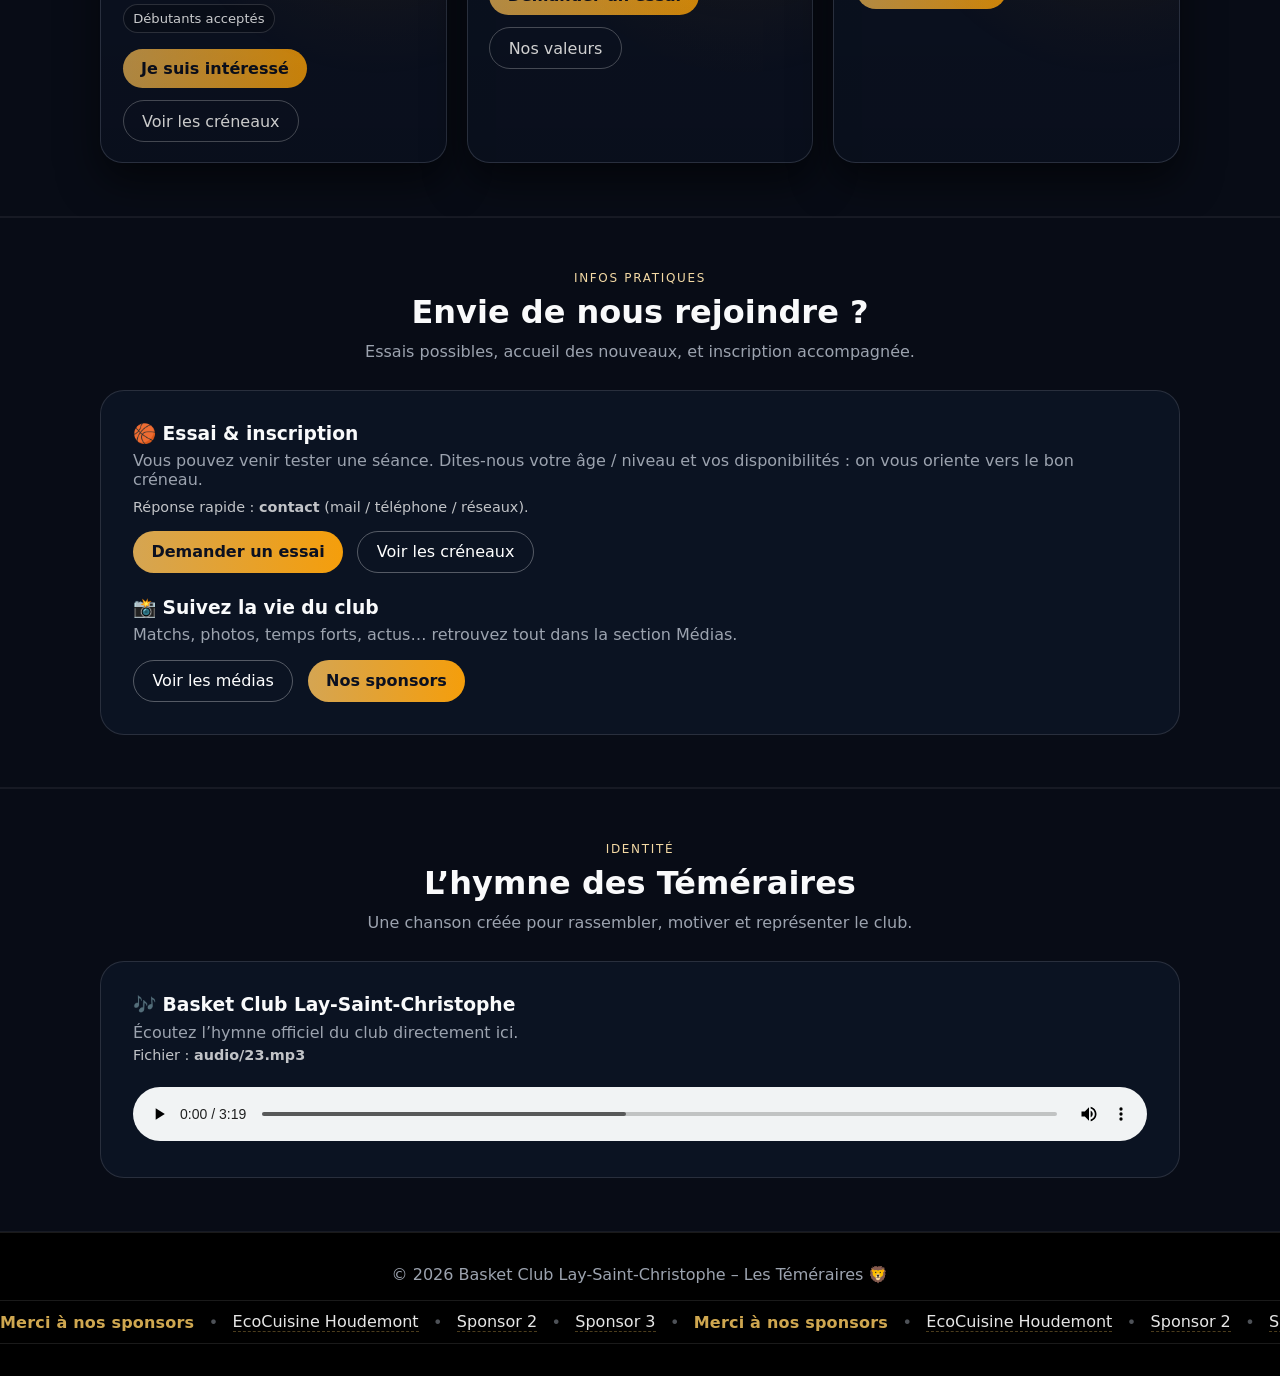
==== commit eafaa19a: "Update index.html" ====
--- a/index.html
+++ b/index.html
@@ -2,9 +2,63 @@
 <html lang="fr">
 <head>
   <meta charset="UTF-8" />
-  <meta name="viewport" content="width=device-width, initial-scale=1" />
-  <title>Basket Club Lay-St-Christophe – Accueil</title>
-  <meta name="description" content="Site officiel du Basket Club Lay-Saint-Christophe : équipe sénior, sections jeunes & loisirs, sport santé et vie du club." />
+  <meta name="viewport" content="width=device-width, initial-scale=1, viewport-fit=cover" />
+
+  <title>Accueil | Basket Club Lay-Saint-Christophe (BCLSC) – Les Téméraires</title>
+  <meta name="description" content="Club de basket du Bassin de Pompey (Les Téméraires) : séniors, loisirs, jeunes, basket féminin, sport santé, actus, matchs et vie du club." />
+  <meta name="robots" content="index,follow" />
+
+  <!-- Canonical (à remplacer par ton vrai domaine quand il existe) -->
+  <link rel="canonical" href="https://votredomaine.fr/" />
+
+  <!-- Icons (à adapter si tu as des fichiers dédiés) -->
+  <link rel="icon" href="images/logo2.png" type="image/png" />
+  <link rel="apple-touch-icon" href="images/logo2.png" />
+
+  <!-- Open Graph / Social -->
+  <meta property="og:locale" content="fr_FR" />
+  <meta property="og:type" content="website" />
+  <meta property="og:site_name" content="Basket Club Lay-Saint-Christophe" />
+  <meta property="og:title" content="Basket Club Lay-Saint-Christophe (BCLSC) – Les Téméraires" />
+  <meta property="og:description" content="Séniors, loisirs, jeunes, basket féminin et sport santé. Rejoignez le BCLSC et vivez le basket avec des valeurs fortes." />
+  <meta property="og:url" content="https://votredomaine.fr/" />
+  <meta property="og:image" content="https://votredomaine.fr/images/og-bclsc.jpg" />
+  <meta property="og:image:width" content="1200" />
+  <meta property="og:image:height" content="630" />
+
+  <!-- Twitter -->
+  <meta name="twitter:card" content="summary_large_image" />
+  <meta name="twitter:title" content="Basket Club Lay-Saint-Christophe (BCLSC) – Les Téméraires" />
+  <meta name="twitter:description" content="Séniors, loisirs, jeunes, basket féminin et sport santé. Actus, matchs, médias et inscriptions." />
+  <meta name="twitter:image" content="https://votredomaine.fr/images/og-bclsc.jpg" />
+
+  <meta name="theme-color" content="#0b0b0b" />
+
+  <!-- Structured data (à remplacer par ton vrai domaine quand il existe) -->
+  <script type="application/ld+json">
+  {
+    "@context": "https://schema.org",
+    "@graph": [
+      {
+        "@type": "SportsTeam",
+        "name": "Basket Club Lay-Saint-Christophe",
+        "alternateName": "BCLSC – Les Téméraires",
+        "sport": "Basketball",
+        "foundingDate": "2024-07",
+        "description": "Association de basket du Bassin de Pompey : séniors, loisirs, jeunes, basket féminin et sport santé.",
+        "areaServed": "Bassin de Pompey",
+        "url": "https://votredomaine.fr/",
+        "logo": "https://votredomaine.fr/images/logo2.png"
+      },
+      {
+        "@type": "WebSite",
+        "name": "Basket Club Lay-Saint-Christophe",
+        "url": "https://votredomaine.fr/",
+        "inLanguage": "fr-FR"
+      }
+    ]
+  }
+  </script>
 
   <link rel="stylesheet" href="style.css" />
   <script src="script.js" defer></script>
@@ -17,7 +71,7 @@
     <nav class="nav" id="nav">
       <div class="nav-left">
         <a href="index.html" class="nav-logo" aria-label="Retour à l'accueil">
-          <img src="images/logo2.png" alt="Logo Basket Club Lay-Saint-Christophe" />
+          <img src="images/logo2.png" alt="Logo Basket Club Lay-Saint-Christophe" width="64" height="64" />
         </a>
 
         <div class="nav-brand">
@@ -84,15 +138,27 @@
 
 <main>
 
-  <!-- PRÉSENTATION (style cartes, comme "Nos piliers") -->
+  <!-- PRÉSENTATION (style cartes) -->
   <section class="section panel">
     <div class="container">
       <div class="section-header">
         <p class="kicker">Présentation</p>
-        <h2 class="title">Bienvenue au BCLSC</h2>
+        <h1 class="title">Bienvenue au BCLSC</h1>
         <p class="subtitle">
           Une association née en juillet 2024 pour faire grandir le basket près de chez nous, dans le Bassin de Pompey.
         </p>
+
+        <!-- Logo (identité forte, responsive, sans toucher au CSS) -->
+        <div style="margin-top:1.05rem; display:flex; justify-content:center;">
+          <img
+            src="images/logo2.png"
+            alt="Logo Basket Club Lay-Saint-Christophe"
+            width="220"
+            height="220"
+            loading="lazy"
+            style="width:min(190px,60vw); height:auto; filter: drop-shadow(0 16px 60px rgba(0,0,0,0.65));"
+          />
+        </div>
       </div>
 
       <div class="feature-grid">
@@ -101,7 +167,7 @@
             <div class="feature-icon" aria-hidden="true">🦁</div>
             <div>
               <p class="feature-kicker">Notre histoire</p>
-              <h3 class="feature-title">Une bande de copains, un vrai projet</h3>
+              <h2 class="feature-title">Une bande de copains, un vrai projet</h2>
             </div>
           </div>
           <p class="feature-text">
@@ -121,7 +187,7 @@
             <div class="feature-icon" aria-hidden="true">🤝</div>
             <div>
               <p class="feature-kicker">Nos valeurs</p>
-              <h3 class="feature-title">Respect, partage, inclusion</h3>
+              <h2 class="feature-title">Respect, partage, inclusion</h2>
             </div>
           </div>
           <p class="feature-text">
@@ -138,29 +204,29 @@
 
         <article class="feature-card">
           <div class="feature-top">
-            <div class="feature-icon" aria-hidden="true">🏀</div>
+            <div class="feature-icon" aria-hidden="true">🌟</div>
             <div>
               <p class="feature-kicker">Notre ambition</p>
-              <h3 class="feature-title">Progresser ensemble, avec le sourire</h3>
-            </div>
-          </div>
-          <p class="feature-text">
-			Porter un vrai projet de club : structurer le basket sur notre territoire, accueillir
-			tous les profils et créer des sections qui grandissent avec vous. Basket jeunes,
-			basket féminin, loisirs et sport santé : un club humain, ambitieux et inclusif.
-			</p>
-				<div class="feature-meta">
-			<span class="feature-chip">Projet club</span>
-			<span class="feature-chip">Basket pour tous</span>
-			<span class="feature-chip">Territoire</span>
-				</div>
+              <h2 class="feature-title">Un club accessible à tous</h2>
+            </div>
+          </div>
+          <p class="feature-text">
+            Construire un club ouvert et durable : développer le basket pour tous les publics.
+            Séniors, jeunes, basket féminin, loisirs, sport santé… avec des parcours adaptés,
+            un encadrement bienveillant et une vraie place pour chacun, quel que soit son niveau.
+          </p>
+          <div class="feature-meta">
+            <span class="feature-chip">Jeunes</span>
+            <span class="feature-chip">Basket féminin</span>
+            <span class="feature-chip">Sport santé</span>
+          </div>
         </article>
       </div>
 
     </div>
   </section>
 
-  <!-- À LA UNE / ANNONCES (remplace l'ancien bloc "Nos piliers") -->
+  <!-- À LA UNE / ANNONCES -->
   <section class="section panel">
     <div class="container">
       <div class="section-header">
@@ -246,7 +312,7 @@
     </div>
   </section>
 
-  <!-- INFOS PRATIQUES (bloc) -->
+  <!-- INFOS PRATIQUES -->
   <section class="section panel">
     <div class="container">
       <div class="section-header">
@@ -324,7 +390,6 @@
       <span class="footer-thanks">Merci à nos sponsors</span>
       <span class="footer-sep">•</span>
 
-      <!-- Remplace/ajoute tes sponsors -->
       <a class="footer-sponsor" href="#" target="_blank" rel="noopener">EcoCuisine Houdemont</a>
       <span class="footer-sep">•</span>
       <a class="footer-sponsor" href="#" target="_blank" rel="noopener">Sponsor 2</a>
@@ -332,7 +397,6 @@
       <a class="footer-sponsor" href="#" target="_blank" rel="noopener">Sponsor 3</a>
       <span class="footer-sep">•</span>
 
-      <!-- Duplique le contenu pour un défilement fluide -->
       <span class="footer-thanks">Merci à nos sponsors</span>
       <span class="footer-sep">•</span>
       <a class="footer-sponsor" href="#" target="_blank" rel="noopener">EcoCuisine Houdemont</a>
